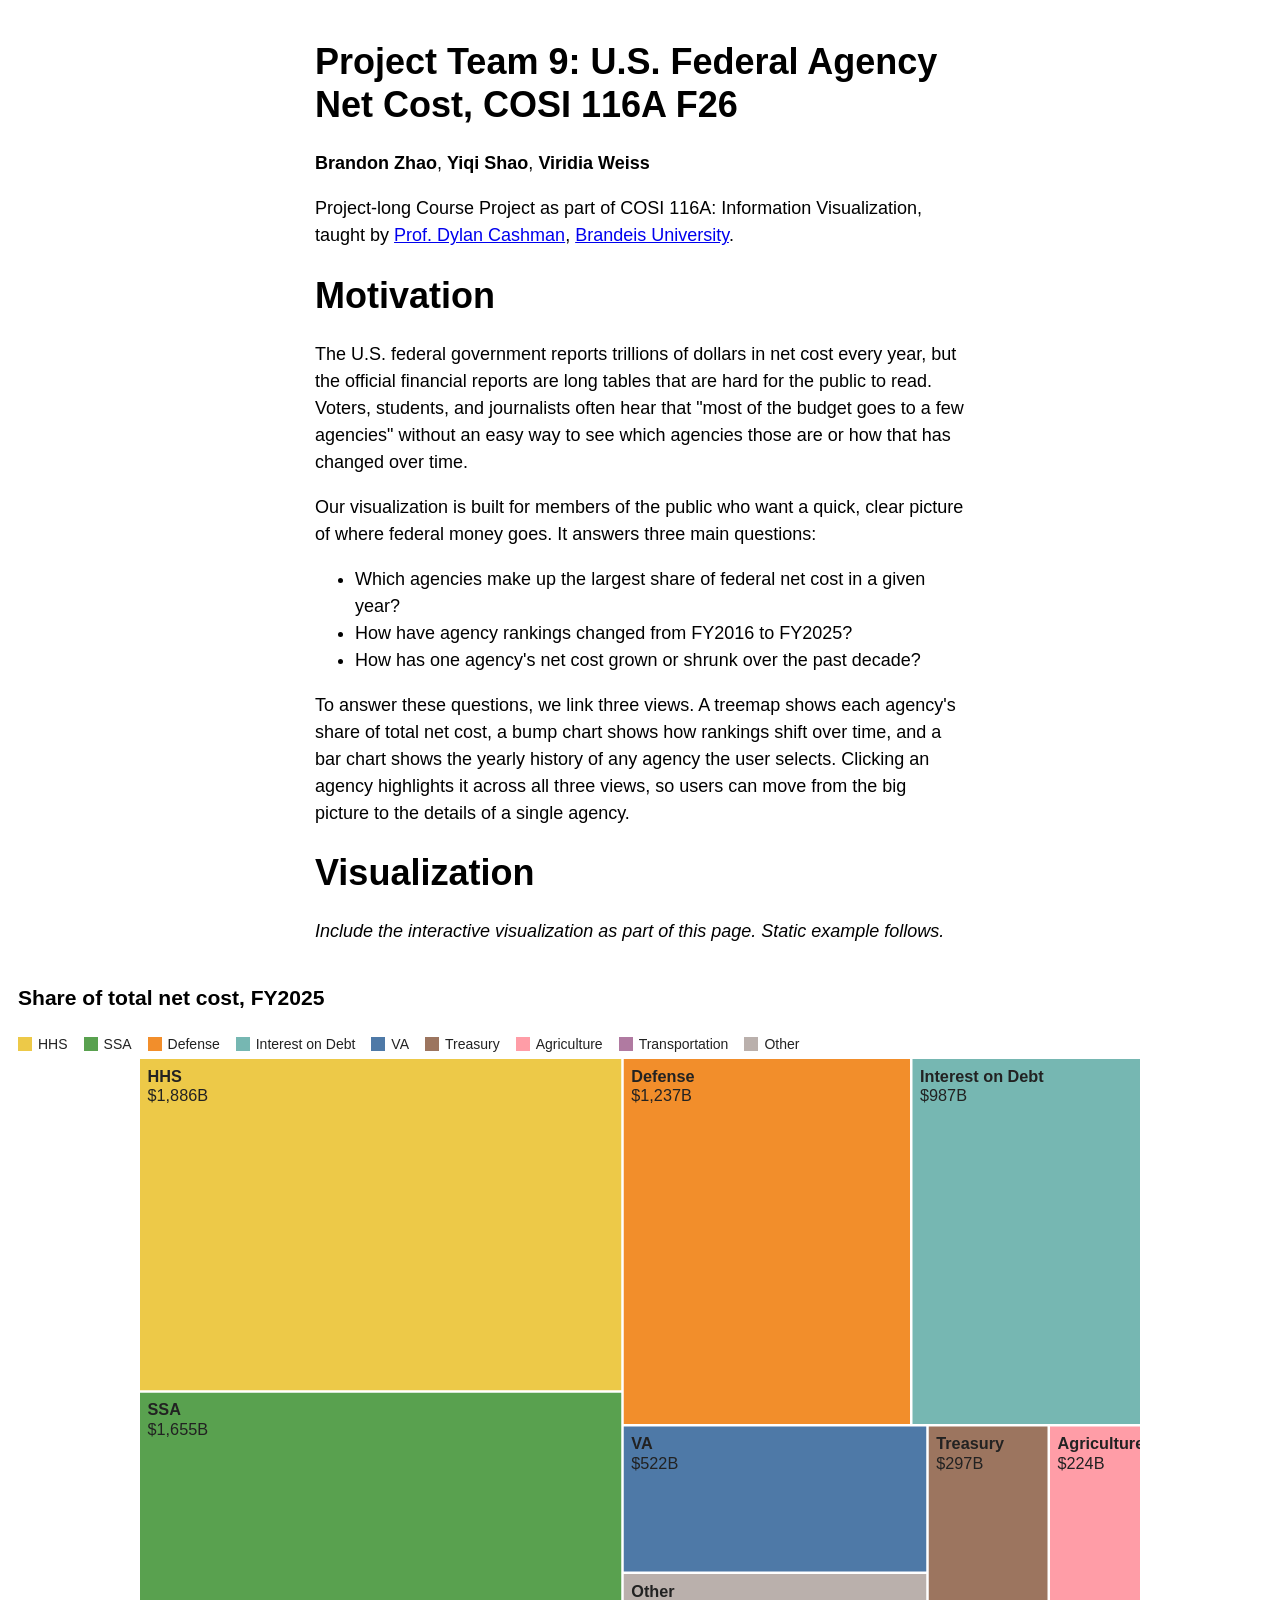
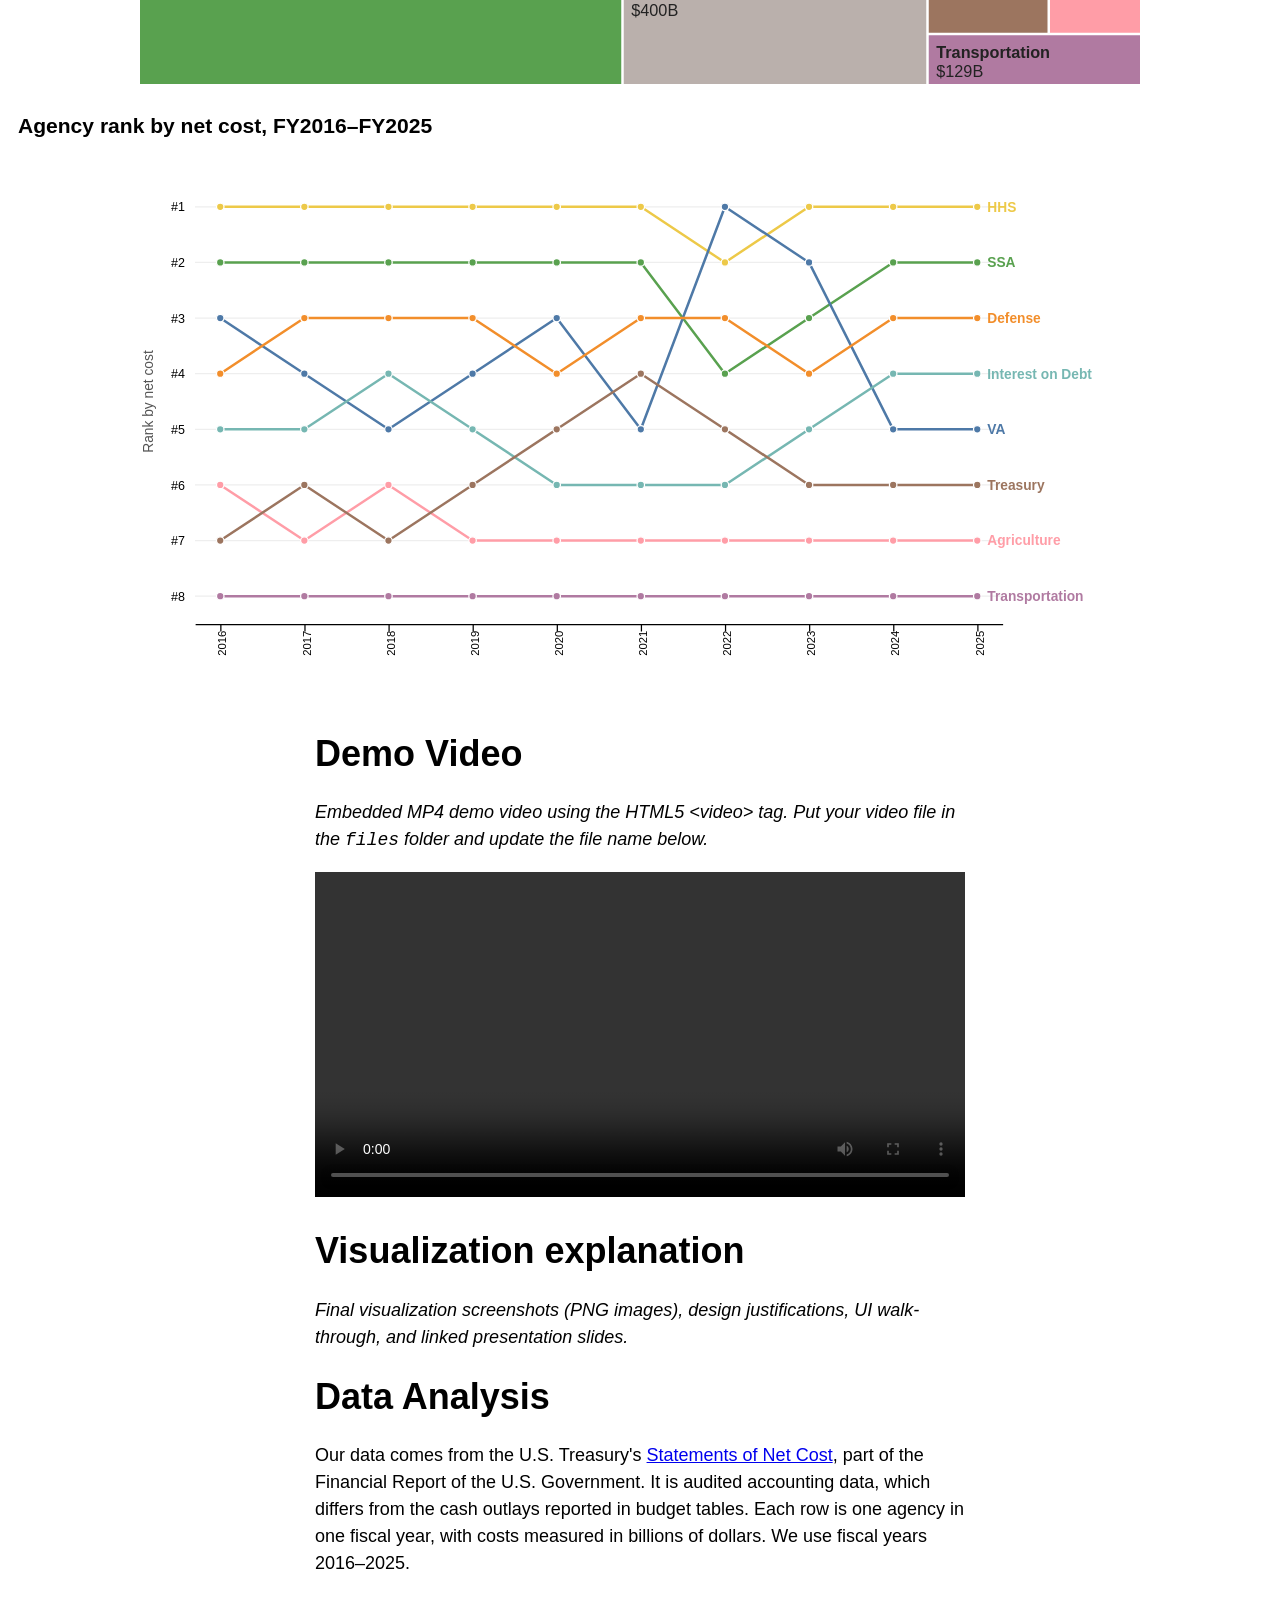
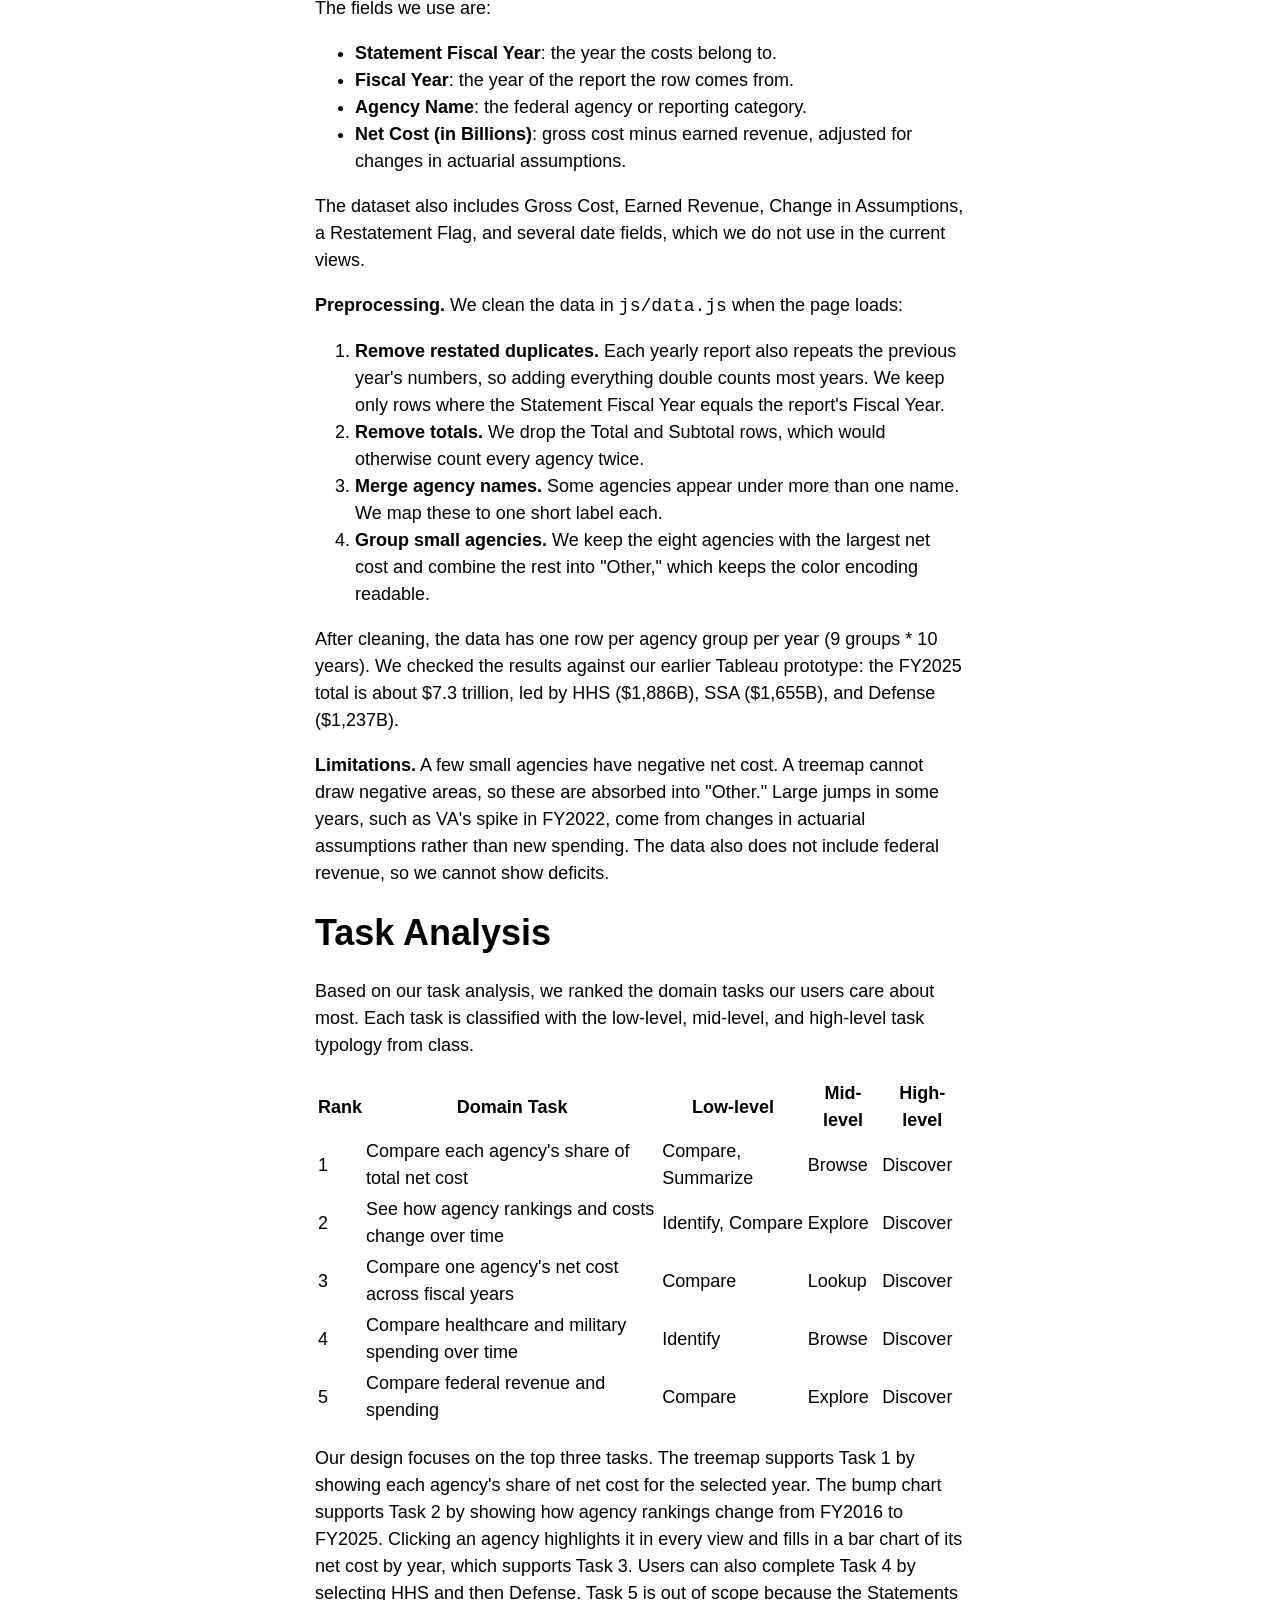
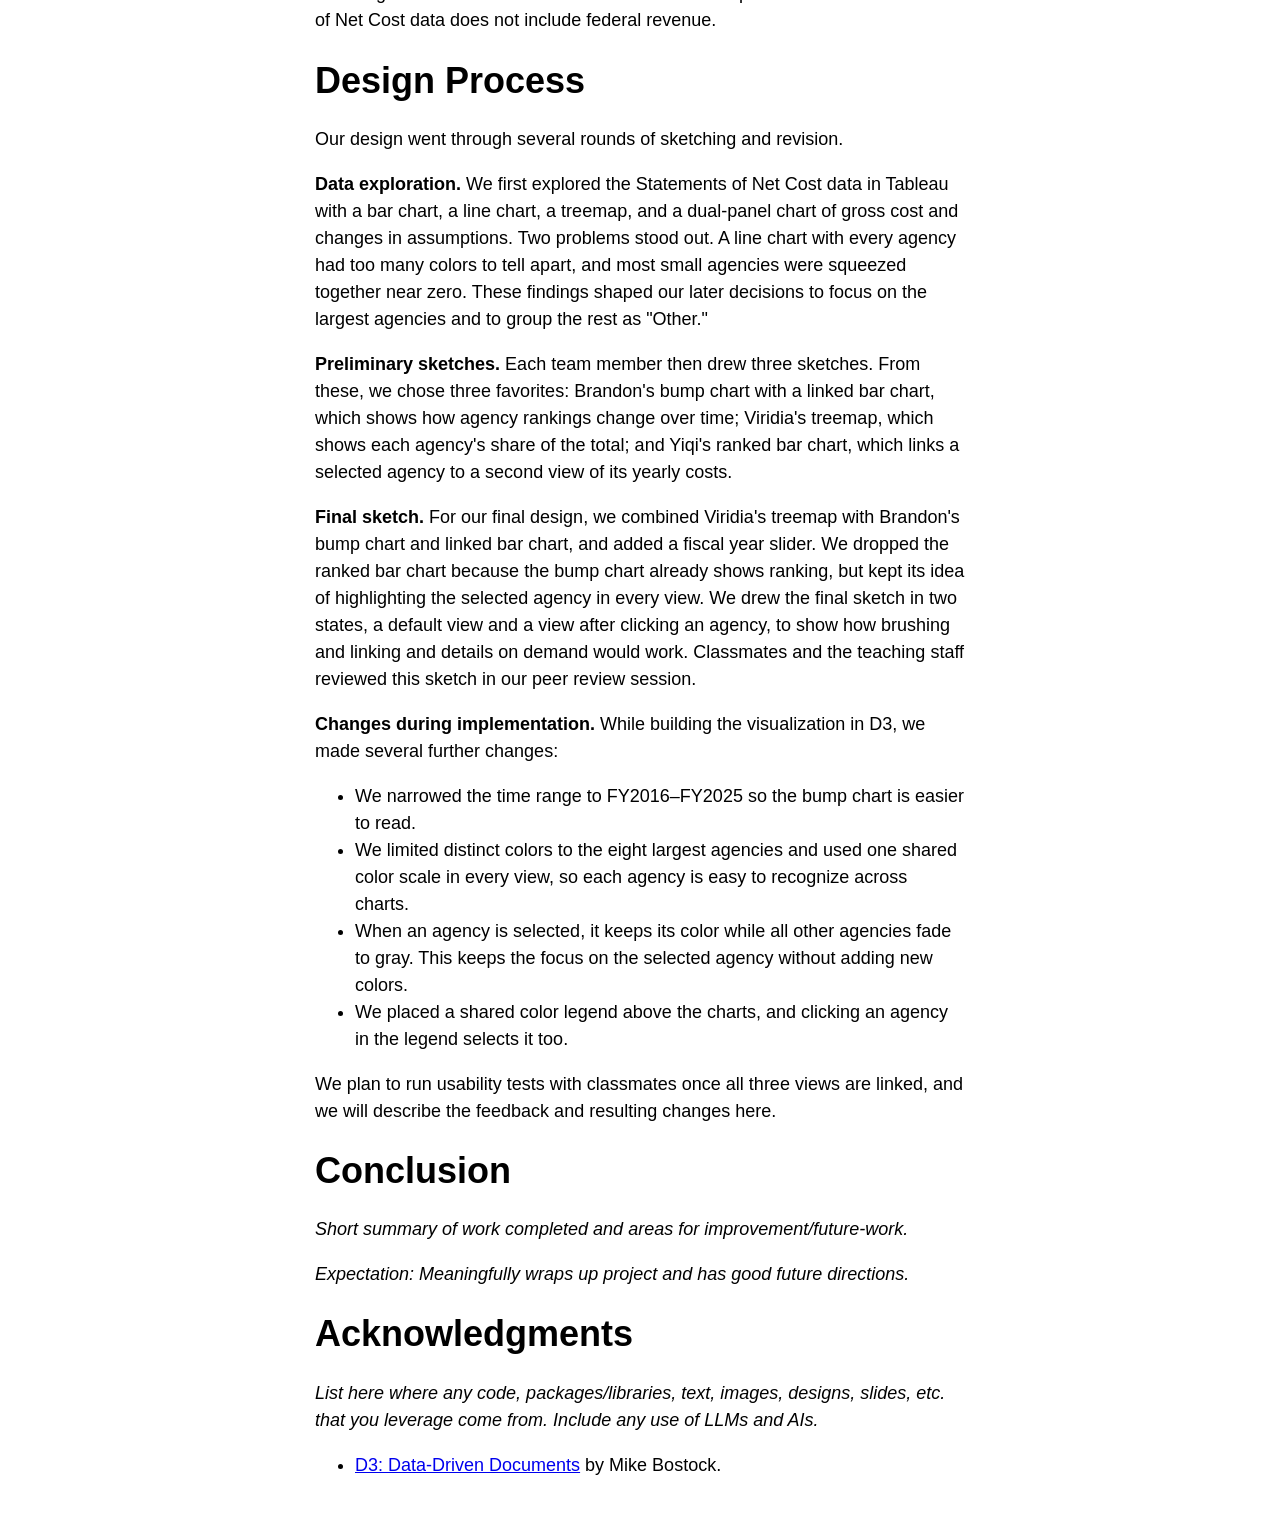
==== index.html @ 9a23aba0 "Update data, task analysis and motivation" ====
<!DOCTYPE html>
<html lang="en">

<!-- Metadata -->
<head>
  <meta charset="utf-8">
  
  <!-- Title -->
  <title>Project Team #: Topic, COSI 116A F26</title>
  
  <!-- CSS Styling -->
  <link rel="stylesheet" href="style.css">
 
  <!-- Favicons -->
  <link rel="apple-touch-icon" sizes="180x180" href="favicons/apple-touch-icon.png">
  <link rel="icon" type="image/png" sizes="32x32" href="favicons/favicon-32x32.png">
  <link rel="icon" type="image/png" sizes="16x16" href="favicons/favicon-16x16.png">
  <link rel="manifest" href="favicons/site.webmanifest">
  <link rel="shortcut icon" href="favicons/favicon.ico">
  <meta name="msapplication-TileColor" content="#da532c">
  <meta name="msapplication-config" content="favicons/browserconfig.xml">
  <meta name="theme-color" content="#ffffff">
</head>

<!-- Main page content -->
<body>

  <!-- Your writeup goes here -->
  <div class = "content-column">
  
    <h1>Project Team 9: U.S. Federal Agency Net Cost, COSI 116A F26</h1>
    
    <p><strong>Brandon Zhao</strong>, <strong>Yiqi Shao</strong>, <strong>Viridia Weiss</strong></p>
    
    <p>Project-long Course Project as part of COSI 116A: Information Visualization, taught by <a href="https://cs.brandeis.edu/~dylan/">Prof. Dylan Cashman</a>, <a href="https://cs.brandeis.edu/">Brandeis University</a>.</p>
    
    
    <h1>Motivation</h1>
        
    <p>The U.S. federal government reports trillions of dollars in net cost every year, but the official financial reports are long tables that are hard for the public to read. Voters, students, and journalists often hear that "most of the budget goes to a few agencies" without an easy way to see which agencies those are or how that has changed over time.</p>

    <p>Our visualization is built for members of the public who want a quick, clear picture of where federal money goes. It answers three main questions:</p>
    <ul>
      <li>Which agencies make up the largest share of federal net cost in a given year?</li>
      <li>How have agency rankings changed from FY2016 to FY2025?</li>
      <li>How has one agency's net cost grown or shrunk over the past decade?</li>
    </ul>

<p>To answer these questions, we link three views. A treemap shows each agency's share of total net cost, a bump chart shows how rankings shift over time, and a bar chart shows the yearly history of any agency the user selects. Clicking an agency highlights it across all three views, so users can move from the big picture to the details of a single agency.</p>
    
    <h1>Visualization</h1>
    
    <p><em>Include the interactive visualization as part of this page. Static example follows.</em></p>
    
  </div>
  
  <!-- Your visualization here -->
  <div class="vis-holder">
    <h3 id="treemap-title"></h3>
    <div id="legend"></div>
    <div id="treemap"></div>

    <h3 id="bumpchart-title"></h3>
    <div id="bumpchart"></div>
  </div>
  
  <!-- Your writeup goes here -->
  <div class = "content-column">

    <h1>Demo Video</h1>
    
    <p><em>Embedded MP4 demo video using the HTML5 &lt;video&gt; tag. Put your video file in the <code>files</code> folder and update the file name below.</em></p>
    
    <video controls width="100%">
      <source src="files/demo.mp4" type="video/mp4">
      <p>Your browser doesn't support HTML5 video. Here is
       a <a href="files/demo.mp4">link to the video</a> instead.</p>
    </video>

    <h1>Visualization explanation</h1>
    
    <p><em>Final visualization screenshots (PNG images), design justifications, UI walk-through, and linked presentation slides.</em></p>

    <h1>Data Analysis</h1>

    <p>Our data comes from the U.S. Treasury's <a href="https://fiscaldata.treasury.gov/datasets/u-s-government-financial-report/statements-of-net-cost">Statements of Net Cost</a>, part of the Financial Report of the U.S. Government. It is audited accounting data, which differs from the cash outlays reported in budget tables. Each row is one agency in one fiscal year, with costs measured in billions of dollars. We use fiscal years 2016–2025.</p>

    <p>The fields we use are:</p>
    <ul>
      <li><strong>Statement Fiscal Year</strong>: the year the costs belong to.</li>
      <li><strong>Fiscal Year</strong>: the year of the report the row comes from.</li>
      <li><strong>Agency Name</strong>: the federal agency or reporting category.</li>
      <li><strong>Net Cost (in Billions)</strong>: gross cost minus earned revenue, adjusted for changes in actuarial assumptions.</li>
    </ul>
    <p>The dataset also includes Gross Cost, Earned Revenue, Change in Assumptions, a Restatement Flag, and several date fields, which we do not use in the current views.</p>

    <p><strong>Preprocessing.</strong> We clean the data in <code>js/data.js</code> when the page loads:</p>
    <ol>
      <li><strong>Remove restated duplicates.</strong> Each yearly report also repeats the previous year's numbers, so adding everything double counts most years. We keep only rows where the Statement Fiscal Year equals the report's Fiscal Year.</li>
      <li><strong>Remove totals.</strong> We drop the Total and Subtotal rows, which would otherwise count every agency twice.</li>
      <li><strong>Merge agency names.</strong> Some agencies appear under more than one name. We map these to one short label each.</li>
      <li><strong>Group small agencies.</strong> We keep the eight agencies with the largest net cost and combine the rest into "Other," which keeps the color encoding readable.</li>
    </ol>

    <p>After cleaning, the data has one row per agency group per year (9 groups * 10 years). We checked the results against our earlier Tableau prototype: the FY2025 total is about $7.3 trillion, led by HHS ($1,886B), SSA ($1,655B), and Defense ($1,237B).</p>

    <p><strong>Limitations.</strong> A few small agencies have negative net cost. A treemap cannot draw negative areas, so these are absorbed into "Other." Large jumps in some years, such as VA's spike in FY2022, come from changes in actuarial assumptions rather than new spending. The data also does not include federal revenue, so we cannot show deficits.</p>

    <h1>Task Analysis</h1>

    <p>Based on our task analysis, we ranked the domain tasks our users care about most. Each task is classified with the low-level, mid-level, and high-level task typology from class.</p>

    <table>
      <thead>
        <tr>
          <th>Rank</th>
          <th>Domain Task</th>
          <th>Low-level</th>
          <th>Mid-level</th>
          <th>High-level</th>
        </tr>
      </thead>
      <tbody>
        <tr><td>1</td><td>Compare each agency's share of total net cost</td><td>Compare, Summarize</td><td>Browse</td><td>Discover</td></tr>
        <tr><td>2</td><td>See how agency rankings and costs change over time</td><td>Identify, Compare</td><td>Explore</td><td>Discover</td></tr>
        <tr><td>3</td><td>Compare one agency's net cost across fiscal years</td><td>Compare</td><td>Lookup</td><td>Discover</td></tr>
        <tr><td>4</td><td>Compare healthcare and military spending over time</td><td>Identify</td><td>Browse</td><td>Discover</td></tr>
        <tr><td>5</td><td>Compare federal revenue and spending</td><td>Compare</td><td>Explore</td><td>Discover</td></tr>
      </tbody>
    </table>

<p>Our design focuses on the top three tasks. The treemap supports Task 1 by showing each agency's share of net cost for the selected year. The bump chart supports Task 2 by showing how agency rankings change from FY2016 to FY2025. Clicking an agency highlights it in every view and fills in a bar chart of its net cost by year, which supports Task 3. Users can also complete Task 4 by selecting HHS and then Defense. Task 5 is out of scope because the Statements of Net Cost data does not include federal revenue.</p>

    <h1>Design Process</h1>
    
    <p>Our design went through several rounds of sketching and revision.</p>

    <p><strong>Data exploration.</strong> We first explored the Statements of Net Cost data in Tableau with a bar chart, a line chart, a treemap, and a dual-panel chart of gross cost and changes in assumptions. Two problems stood out. A line chart with every agency had too many colors to tell apart, and most small agencies were squeezed together near zero. These findings shaped our later decisions to focus on the largest agencies and to group the rest as "Other."</p>

    <p><strong>Preliminary sketches.</strong> Each team member then drew three sketches. From these, we chose three favorites: Brandon's bump chart with a linked bar chart, which shows how agency rankings change over time; Viridia's treemap, which shows each agency's share of the total; and Yiqi's ranked bar chart, which links a selected agency to a second view of its yearly costs.</p>

    <p><strong>Final sketch.</strong> For our final design, we combined Viridia's treemap with Brandon's bump chart and linked bar chart, and added a fiscal year slider. We dropped the ranked bar chart because the bump chart already shows ranking, but kept its idea of highlighting the selected agency in every view. We drew the final sketch in two states, a default view and a view after clicking an agency, to show how brushing and linking and details on demand would work. Classmates and the teaching staff reviewed this sketch in our peer review session.</p>

    <p><strong>Changes during implementation.</strong> While building the visualization in D3, we made several further changes:</p>
    <ul>
      <li>We narrowed the time range to FY2016–FY2025 so the bump chart is easier to read.</li>
      <li>We limited distinct colors to the eight largest agencies and used one shared color scale in every view, so each agency is easy to recognize across charts.</li>
      <li>When an agency is selected, it keeps its color while all other agencies fade to gray. This keeps the focus on the selected agency without adding new colors.</li>
      <li>We placed a shared color legend above the charts, and clicking an agency in the legend selects it too.</li>
    </ul>

<p>We plan to run usability tests with classmates once all three views are linked, and we will describe the feedback and resulting changes here.</p>


    <h1>Conclusion</h1>

    <p><em>Short summary of work completed and areas for improvement/future-work.</em></p>
    
    <p><em>Expectation: Meaningfully wraps up project and has good future directions.</em></p>

    
    <h1>Acknowledgments</h1>

    <p><em>List here where any code, packages/libraries, text, images, designs, slides, etc. that you leverage come from. Include any use of LLMs and AIs.</em></p>
    
    <ul>
      <li><a href="https://d3js.org/">D3: Data-Driven Documents</a> by Mike Bostock.</li>
    </ul>
    
  </div>
  
  <!-- Scripts at the end avoid need for dealing with async, defer, or onload event handlers -->
  <script src="lib/d3.v7/d3.v7.min.js"></script>
  <script src="js/data.js"></script>
  <script src="js/state.js"></script>
  <script src="js/legend.js"></script>
  <script src="js/treemap.js"></script>
  <script src="js/bumpchart.js"></script>
  <script src="js/visualization.js"></script>
</body>
</html>
---- style.css ----
/* General formatting */
body {
	padding: 0 10px;
	font: 18px/1.5 -apple-system, BlinkMacSystemFont, "avenir next",avenir, "Segoe UI", "lucida grande", "helvetica neue", helvetica, "Fira Sans",roboto, noto, "Droid Sans", cantarell, oxygen, ubuntu, "franklin gothic medium", "century gothic", "Liberation Sans",
	sans-serif;
}

h1, h2, h3 {
	line-height: 1.2
}

/* Your text should be in a nice narrow column */
.content-column {
	max-width: 650px;
	margin: 40px auto;
}

/* But your visualization should be full-width and full-height */
.vis-holder {
  width: 100%;
  height: 100%;
}

/* Fork on GitHub ribbon via https://codepo8.github.io/css-fork-on-github-ribbon/# */  
#forkongithub a{
	background:#00F;
	color:#fff;
	text-decoration:none;
	font-family:arial,sans-serif;
	text-align:center;
	font-weight:bold;
	padding:5px 40px;
	font-size:1rem;
	line-height:1.4rem;
	position:relative;
	transition:0.5s;
}
#forkongithub a:hover{
	background:#118;
	color:#fff;
}
#forkongithub a::before,#forkongithub a::after{
	content:"";
	width:100%;
	display:block;
	position:absolute;
	top:1px;
	left:0;
	height:1px;
	background:#fff;
}
#forkongithub a::after{
	bottom:1px;
	top:auto;
}
@media screen and (min-width:1000px){
	#forkongithub{
		position:fixed;
		display:block;
		top:0;
		right:0;
		width:200px;
		overflow:hidden;
		height:200px;
		z-index:9999;
	}
	#forkongithub a{
		width:200px;
		position:absolute;
		top:60px;
		right:-60px;
		transform:rotate(45deg);
		-webkit-transform:rotate(45deg);
		-ms-transform:rotate(45deg);
		-moz-transform:rotate(45deg);
		-o-transform:rotate(45deg);
		box-shadow:4px 4px 10px rgba(0,0,0,0.8);
	}
}

#treemap { max-width: 1000px; margin: 0 auto; }
#bumpchart { max-width: 1000px; margin: 0 auto; }
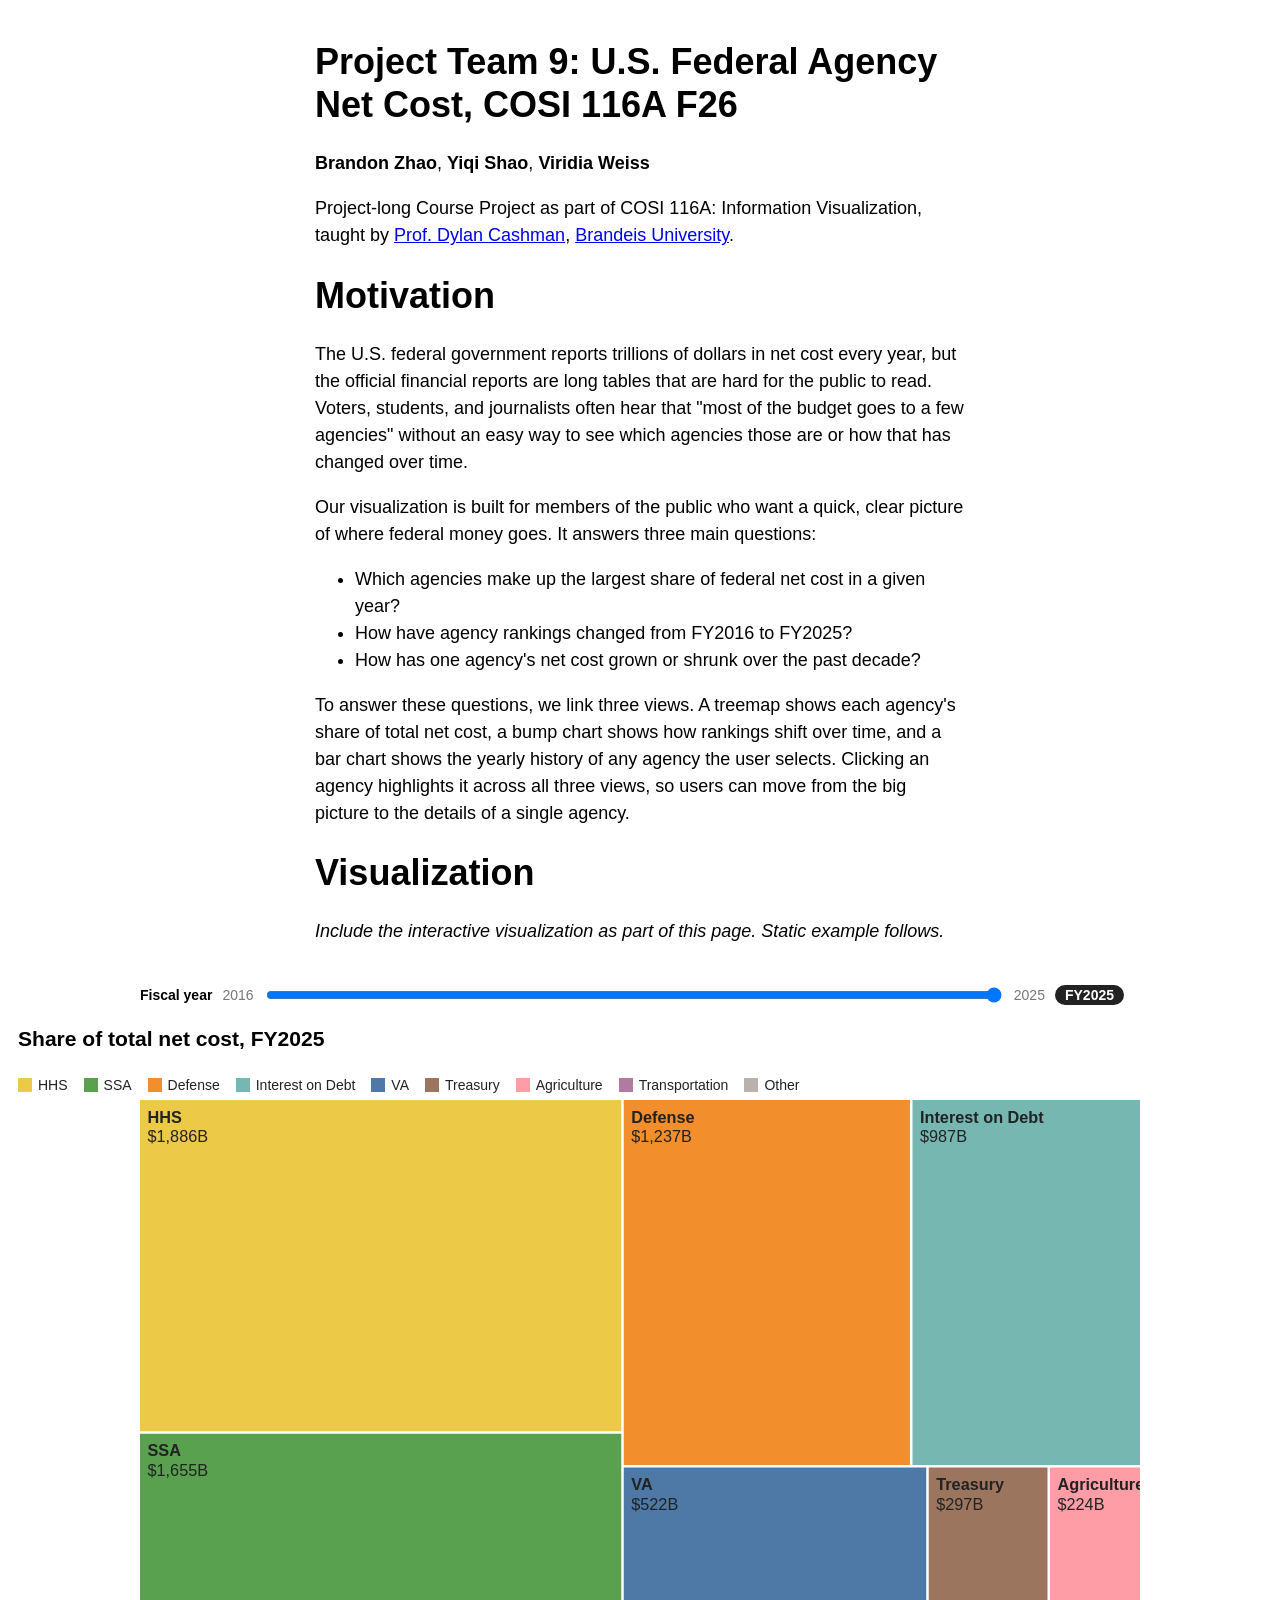
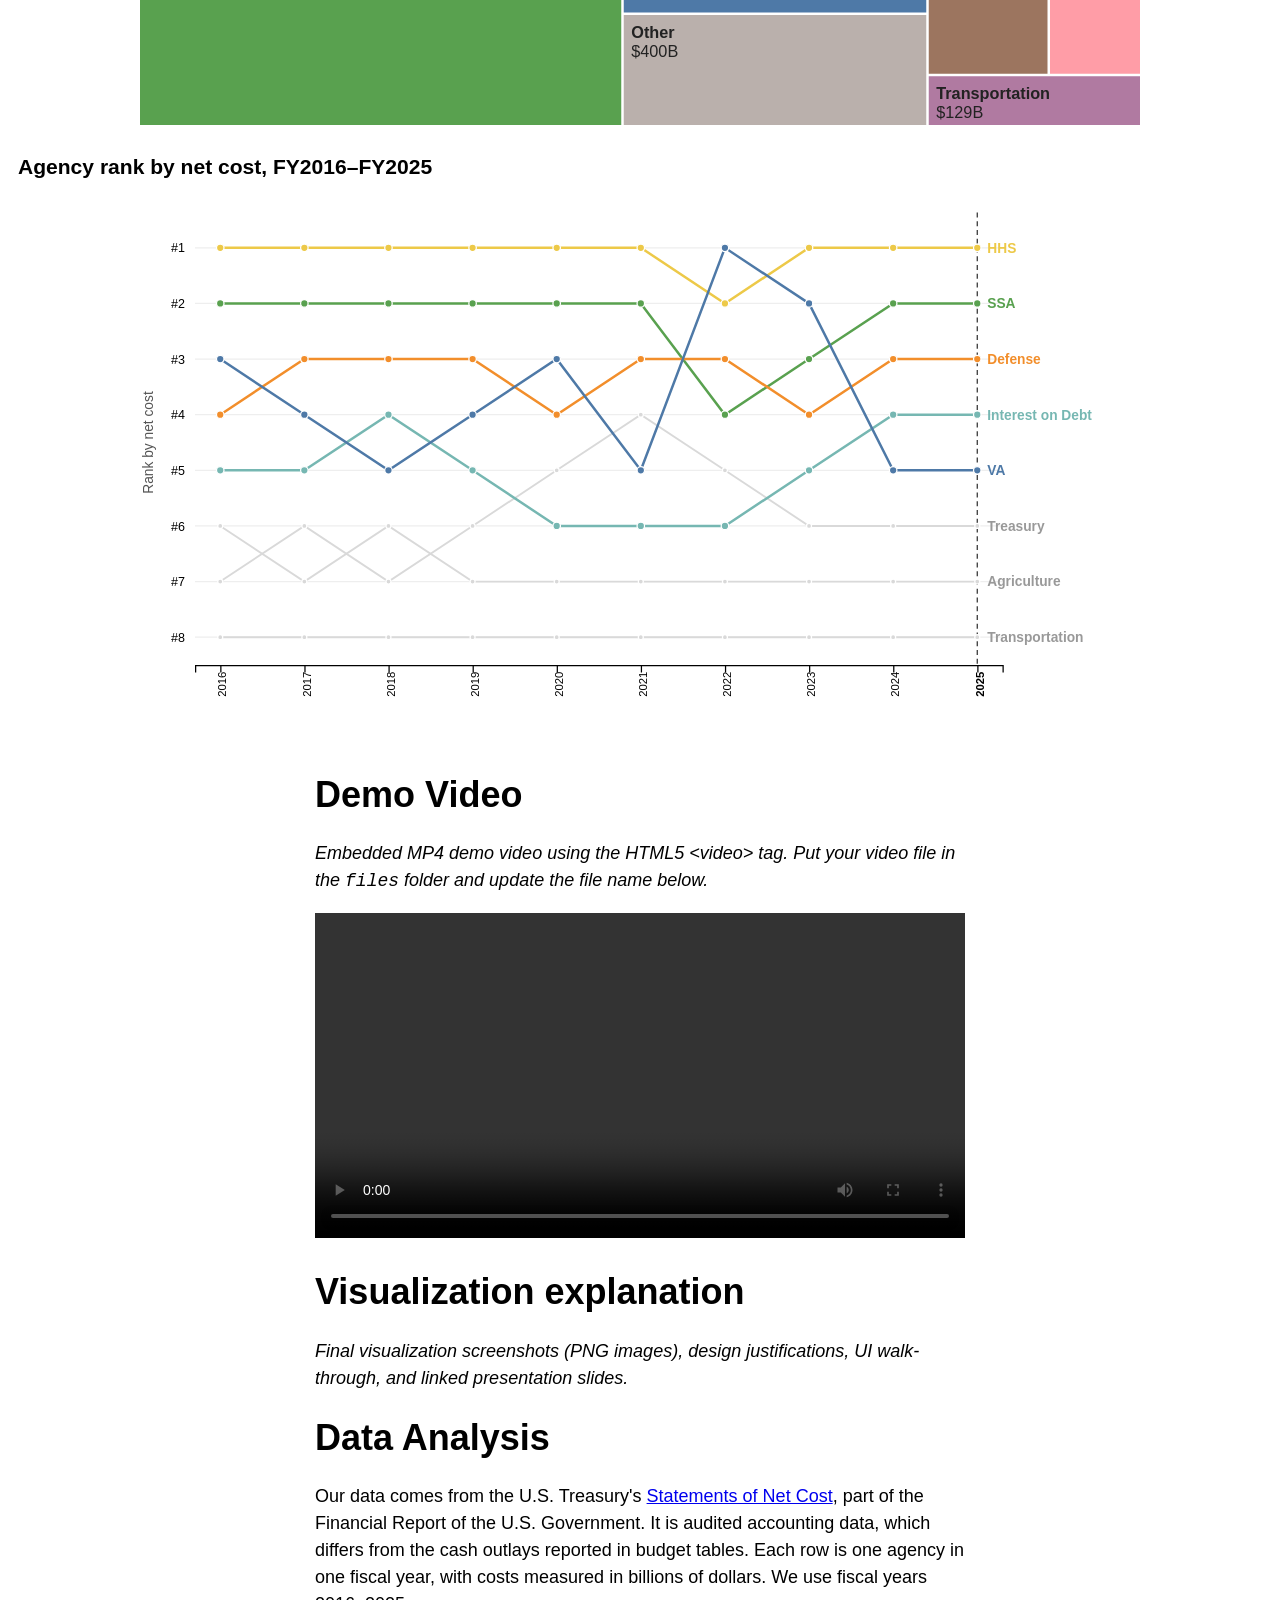
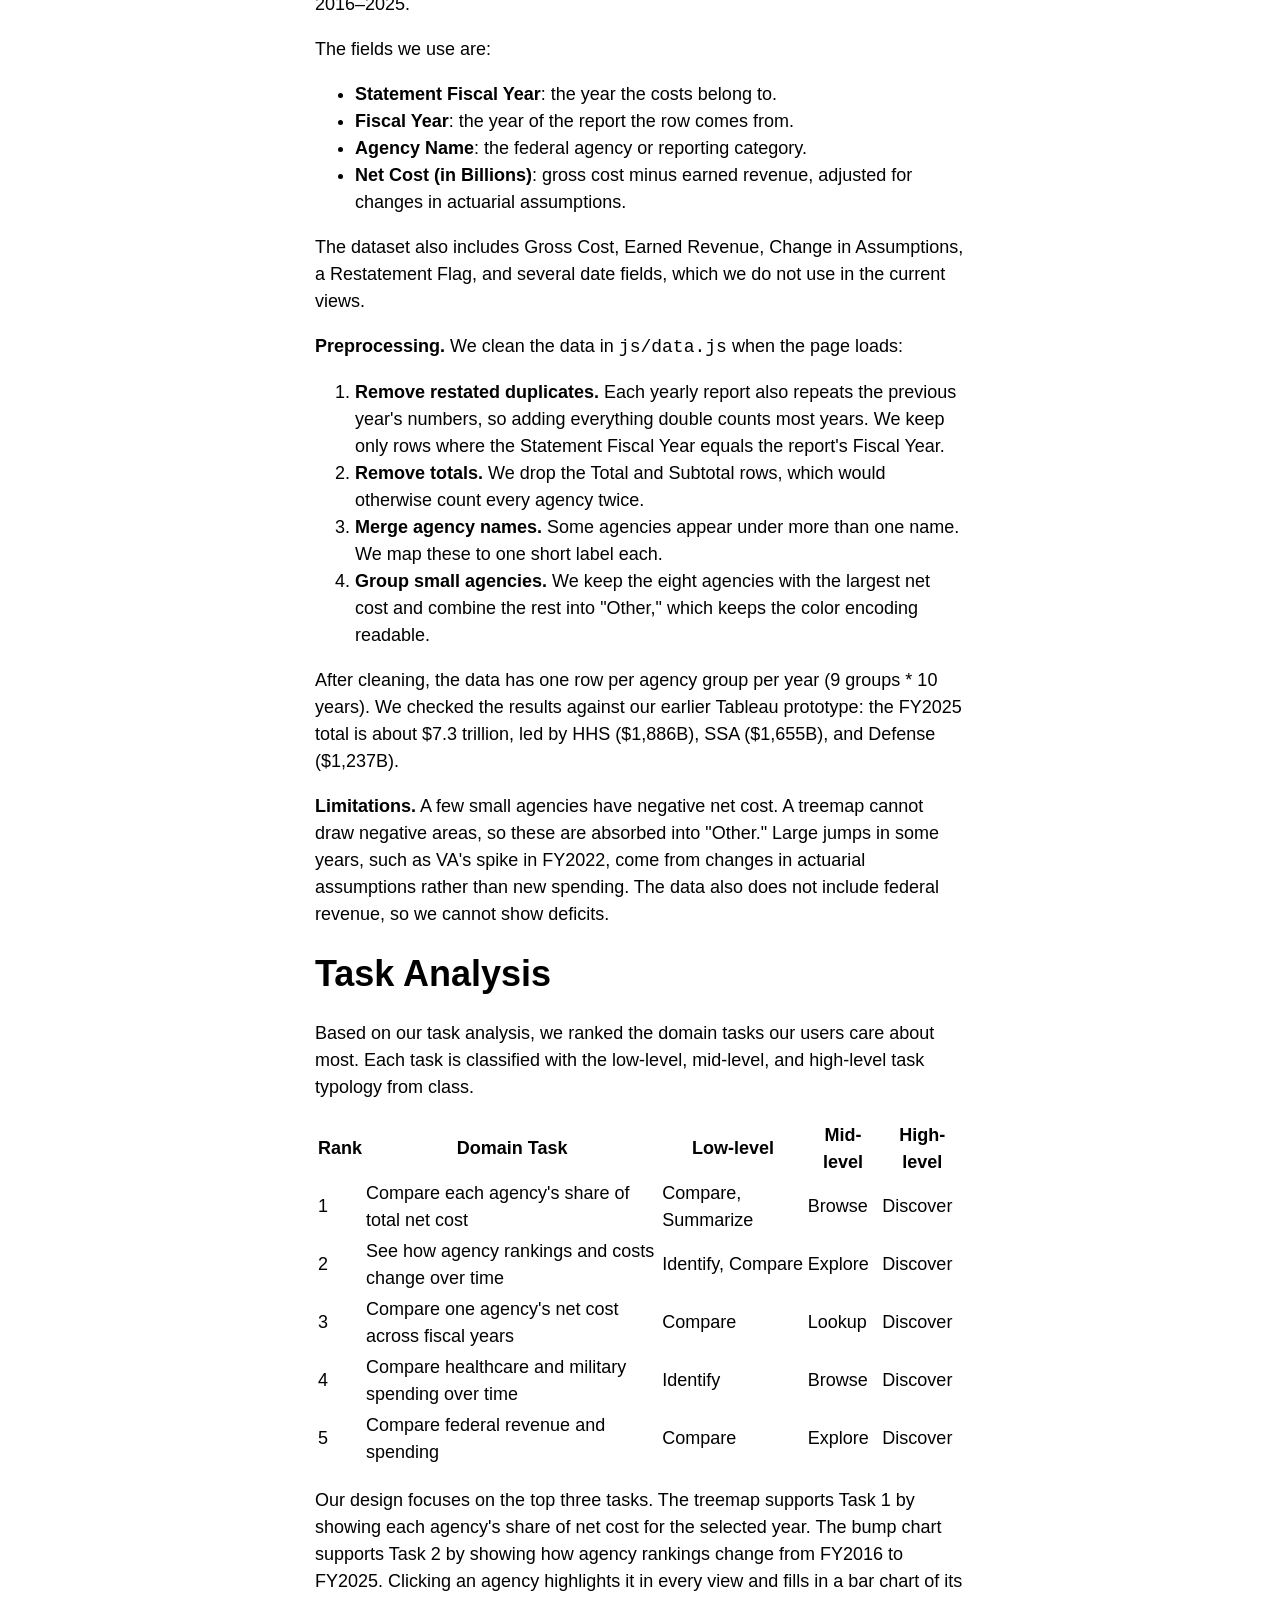
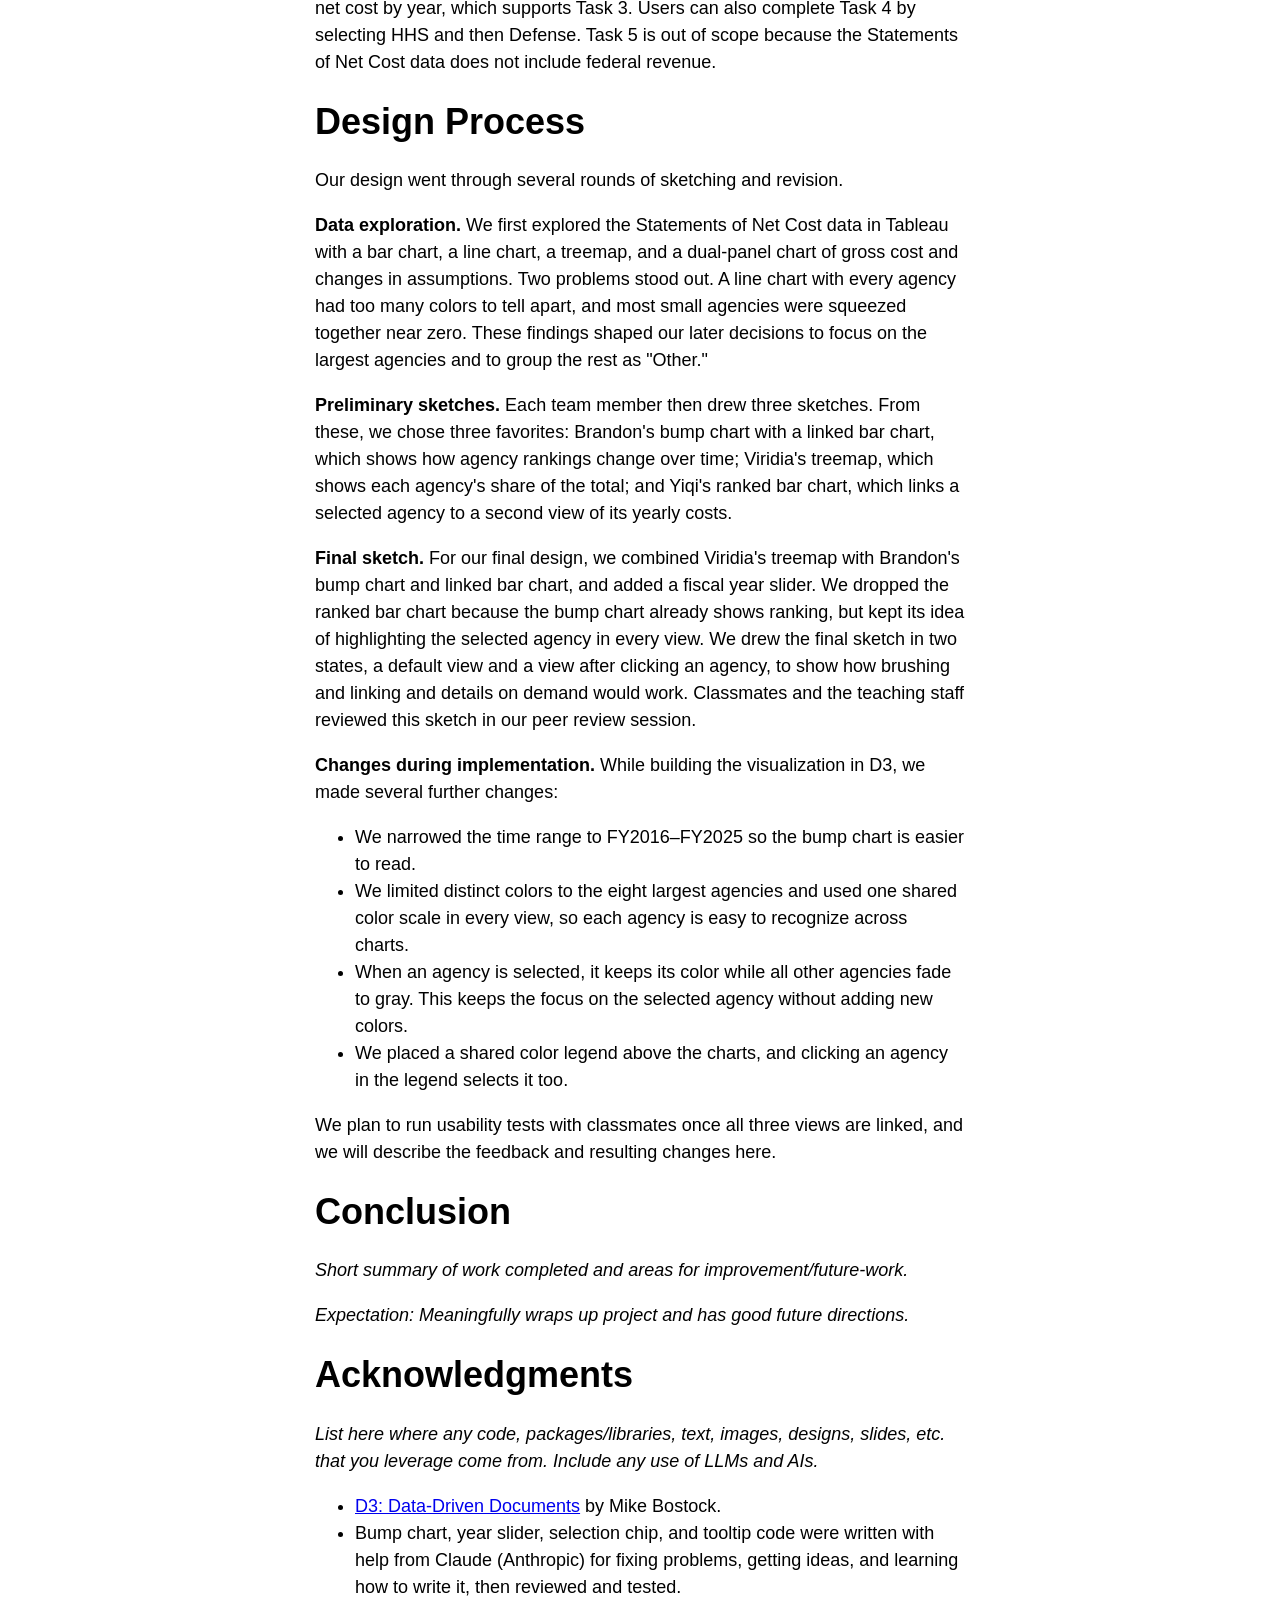
==== commit f4a8aaa3: "Add bump chart linking, year slider, selection chip, and shared tooltip" ====
--- a/index.html
+++ b/index.html
@@ -56,6 +56,12 @@
   
   <!-- Your visualization here -->
   <div class="vis-holder">
+    <!-- Controls: year slider and the "Selected: X ×" chip -->
+    <div class="controls">
+      <div id="year-slider"></div>
+      <div id="selection-chip"></div>
+    </div>
+
     <h3 id="treemap-title"></h3>
     <div id="legend"></div>
     <div id="treemap"></div>
@@ -165,6 +171,7 @@
     
     <ul>
       <li><a href="https://d3js.org/">D3: Data-Driven Documents</a> by Mike Bostock.</li>
+      <li>Bump chart, year slider, selection chip, and tooltip code were written with help from Claude (Anthropic) for fixing problems, getting ideas, and learning how to write it, then reviewed and tested.</li>
     </ul>
     
   </div>
@@ -173,7 +180,10 @@
   <script src="lib/d3.v7/d3.v7.min.js"></script>
   <script src="js/data.js"></script>
   <script src="js/state.js"></script>
+  <script src="js/tooltip.js"></script>
   <script src="js/legend.js"></script>
+  <script src="js/slider.js"></script>
+  <script src="js/selectionchip.js"></script>
   <script src="js/treemap.js"></script>
   <script src="js/bumpchart.js"></script>
   <script src="js/visualization.js"></script>
--- a/style.css
+++ b/style.css
@@ -80,3 +80,55 @@
 
 #treemap { max-width: 1000px; margin: 0 auto; }
 #bumpchart { max-width: 1000px; margin: 0 auto; }
+
+/* Row above the charts: year slider, then the selection chip */
+.controls {
+  max-width: 1000px;
+  margin: 0 auto 16px;
+  display: flex;
+  align-items: center;
+  gap: 16px;
+}
+
+/* Fiscal year slider */
+.year-slider {
+  flex: 1;
+  display: flex;
+  align-items: center;
+  gap: 10px;
+  font: 14px sans-serif;
+}
+.year-slider label { font-weight: bold; }
+.year-slider input { flex: 1; cursor: pointer; }
+.year-slider .year-end { color: #777; }
+.year-slider .year-badge {
+  background: #222;
+  color: white;
+  border-radius: 10px;
+  padding: 2px 10px;
+  font-weight: bold;
+}
+
+/* "Selected: X ×" chip; click it to clear the selection */
+.selection-chip {
+  border: none;
+  border-radius: 10px;
+  padding: 3px 12px;
+  font: bold 14px sans-serif;
+  cursor: pointer;
+  white-space: nowrap;
+}
+
+/* Hover tooltip */
+.tooltip {
+  position: absolute;
+  pointer-events: none;
+  opacity: 0;
+  background: white;
+  border: 1px solid #ccc;
+  border-radius: 4px;
+  box-shadow: 0 2px 6px rgba(0, 0, 0, 0.15);
+  padding: 6px 10px;
+  font: 13px sans-serif;
+  white-space: nowrap;
+}
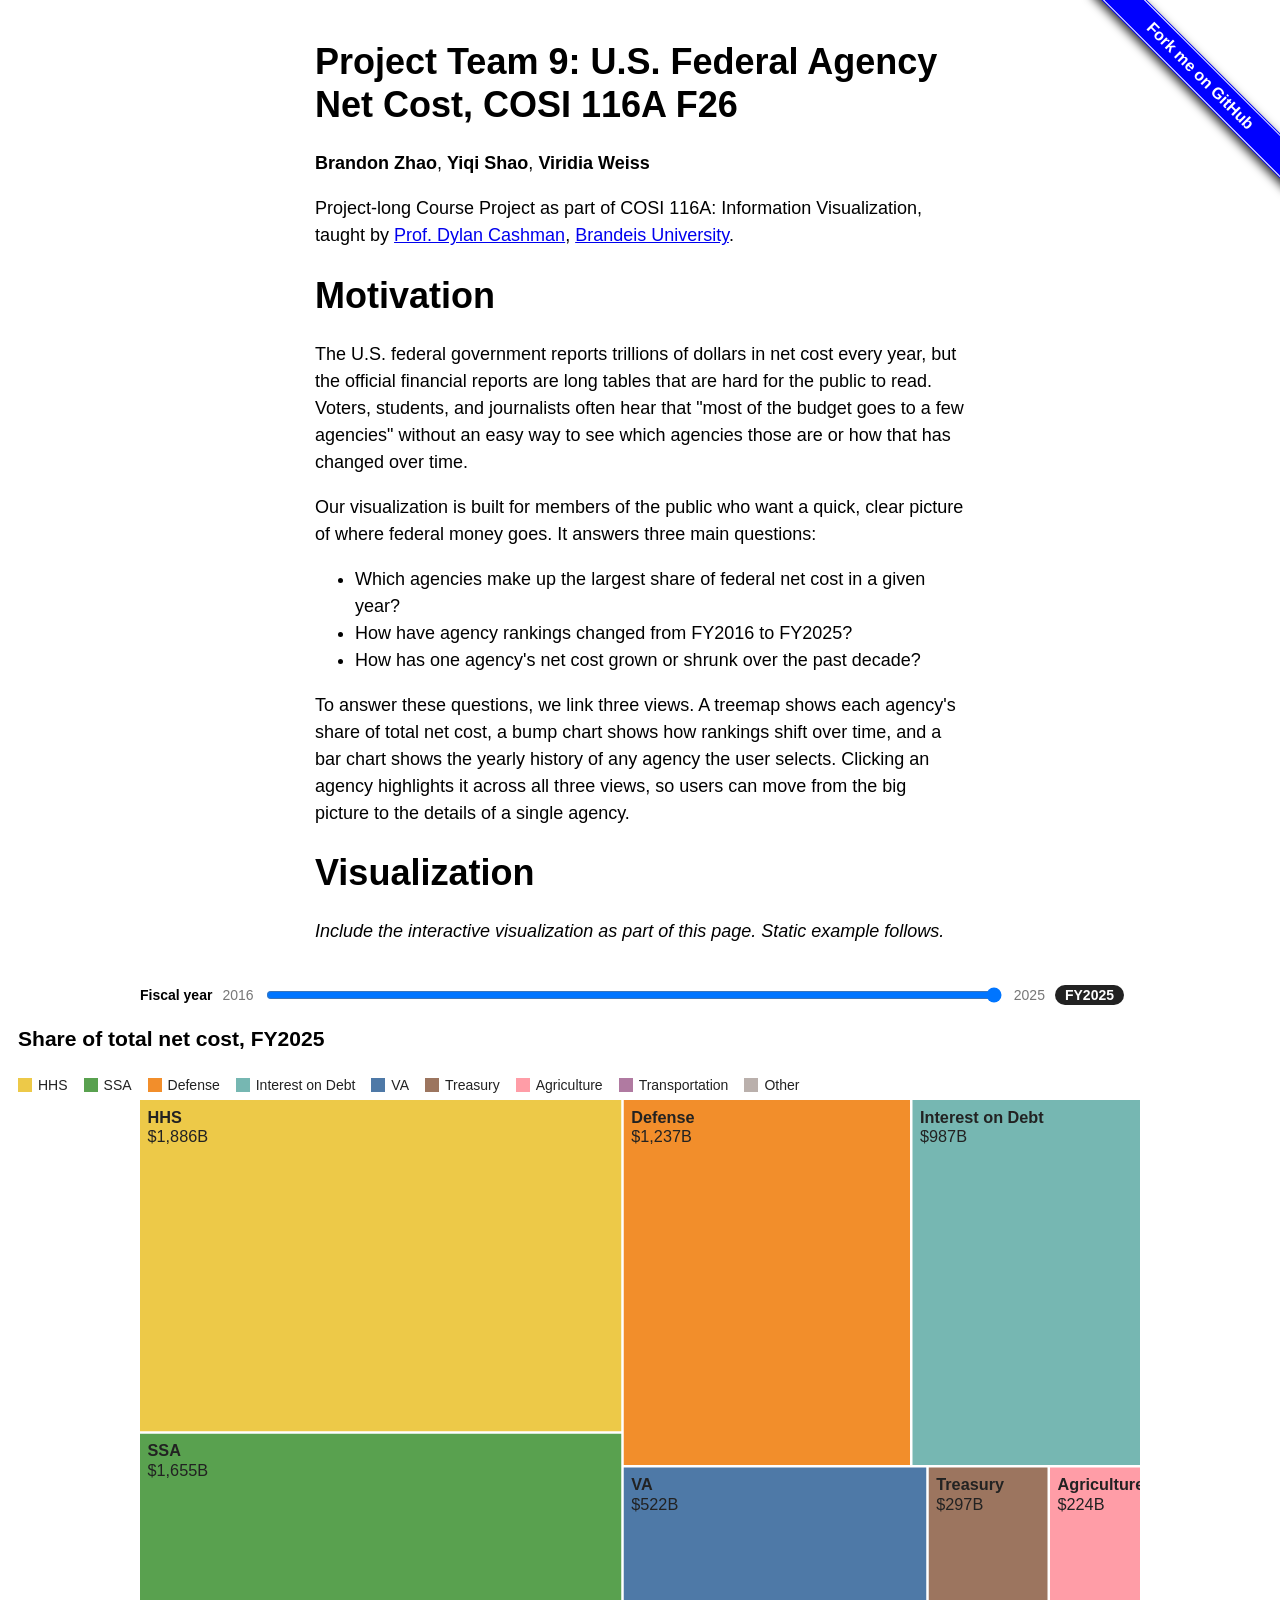
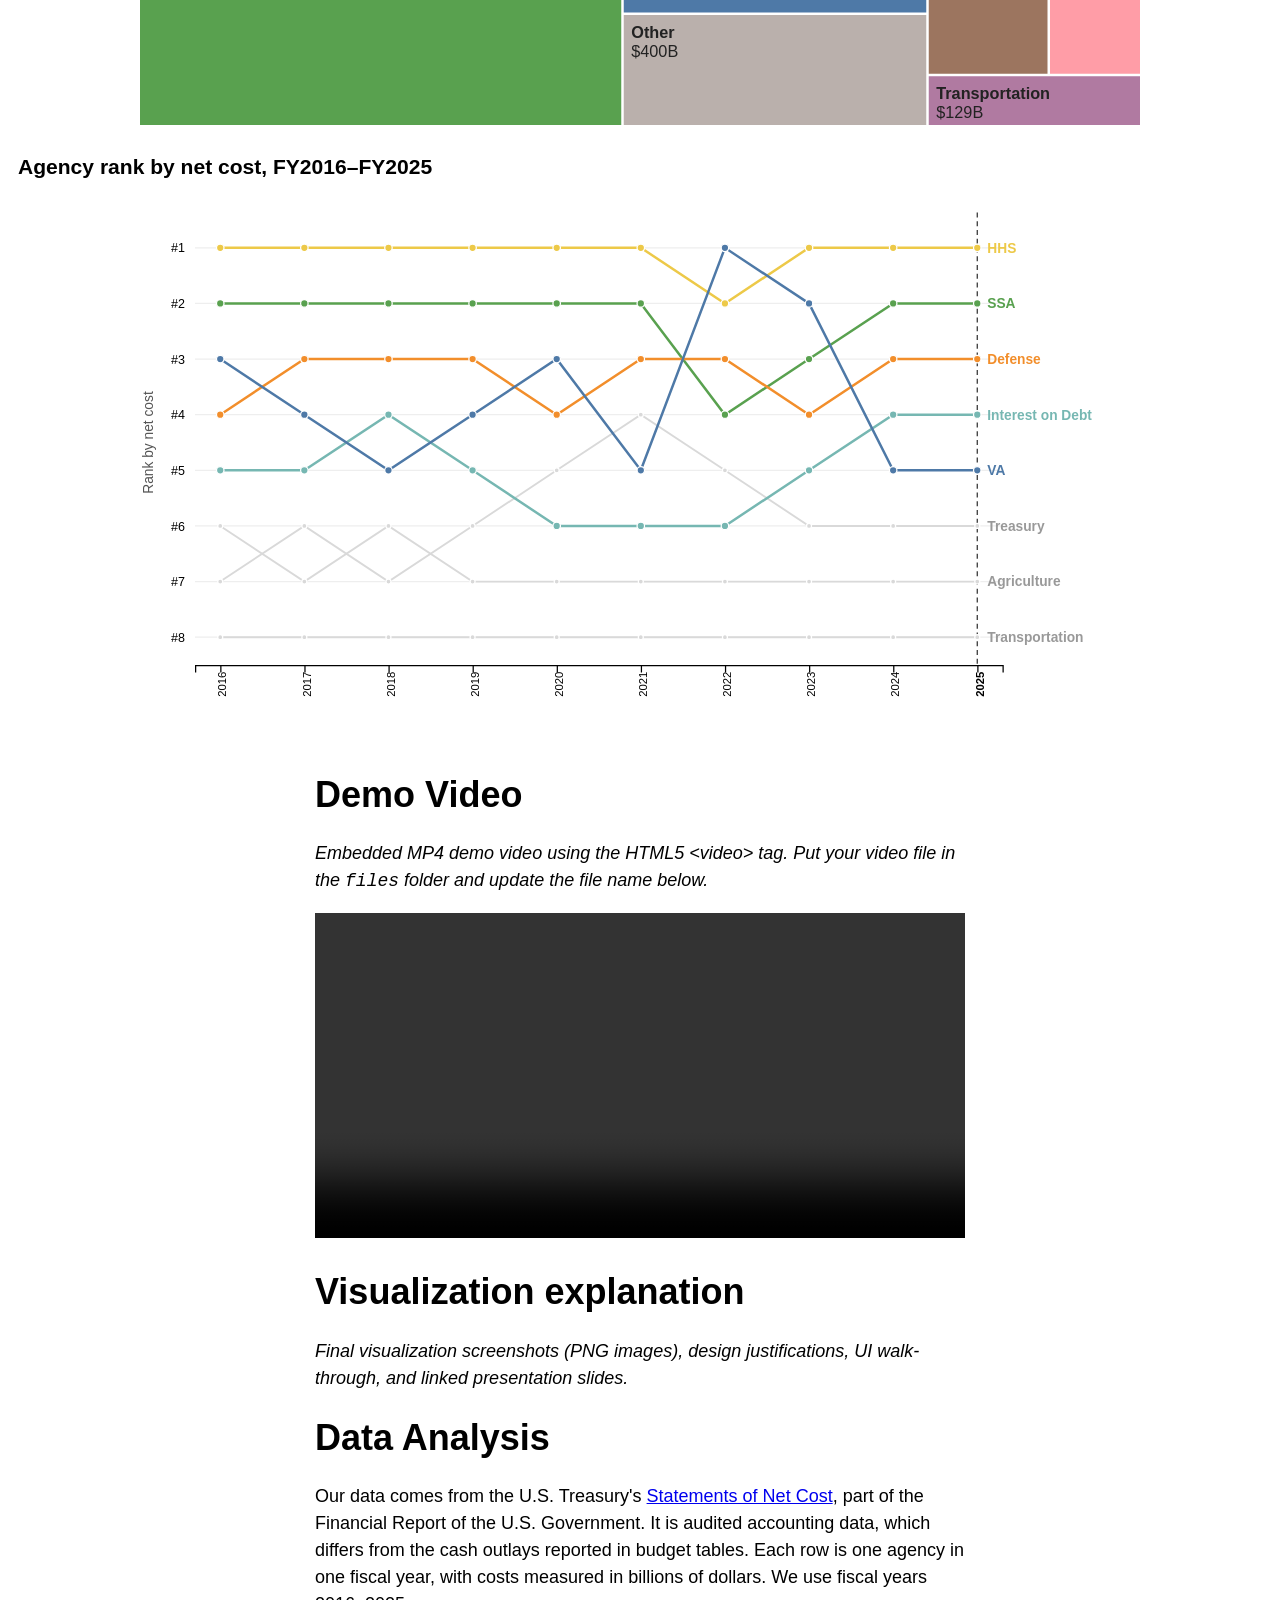
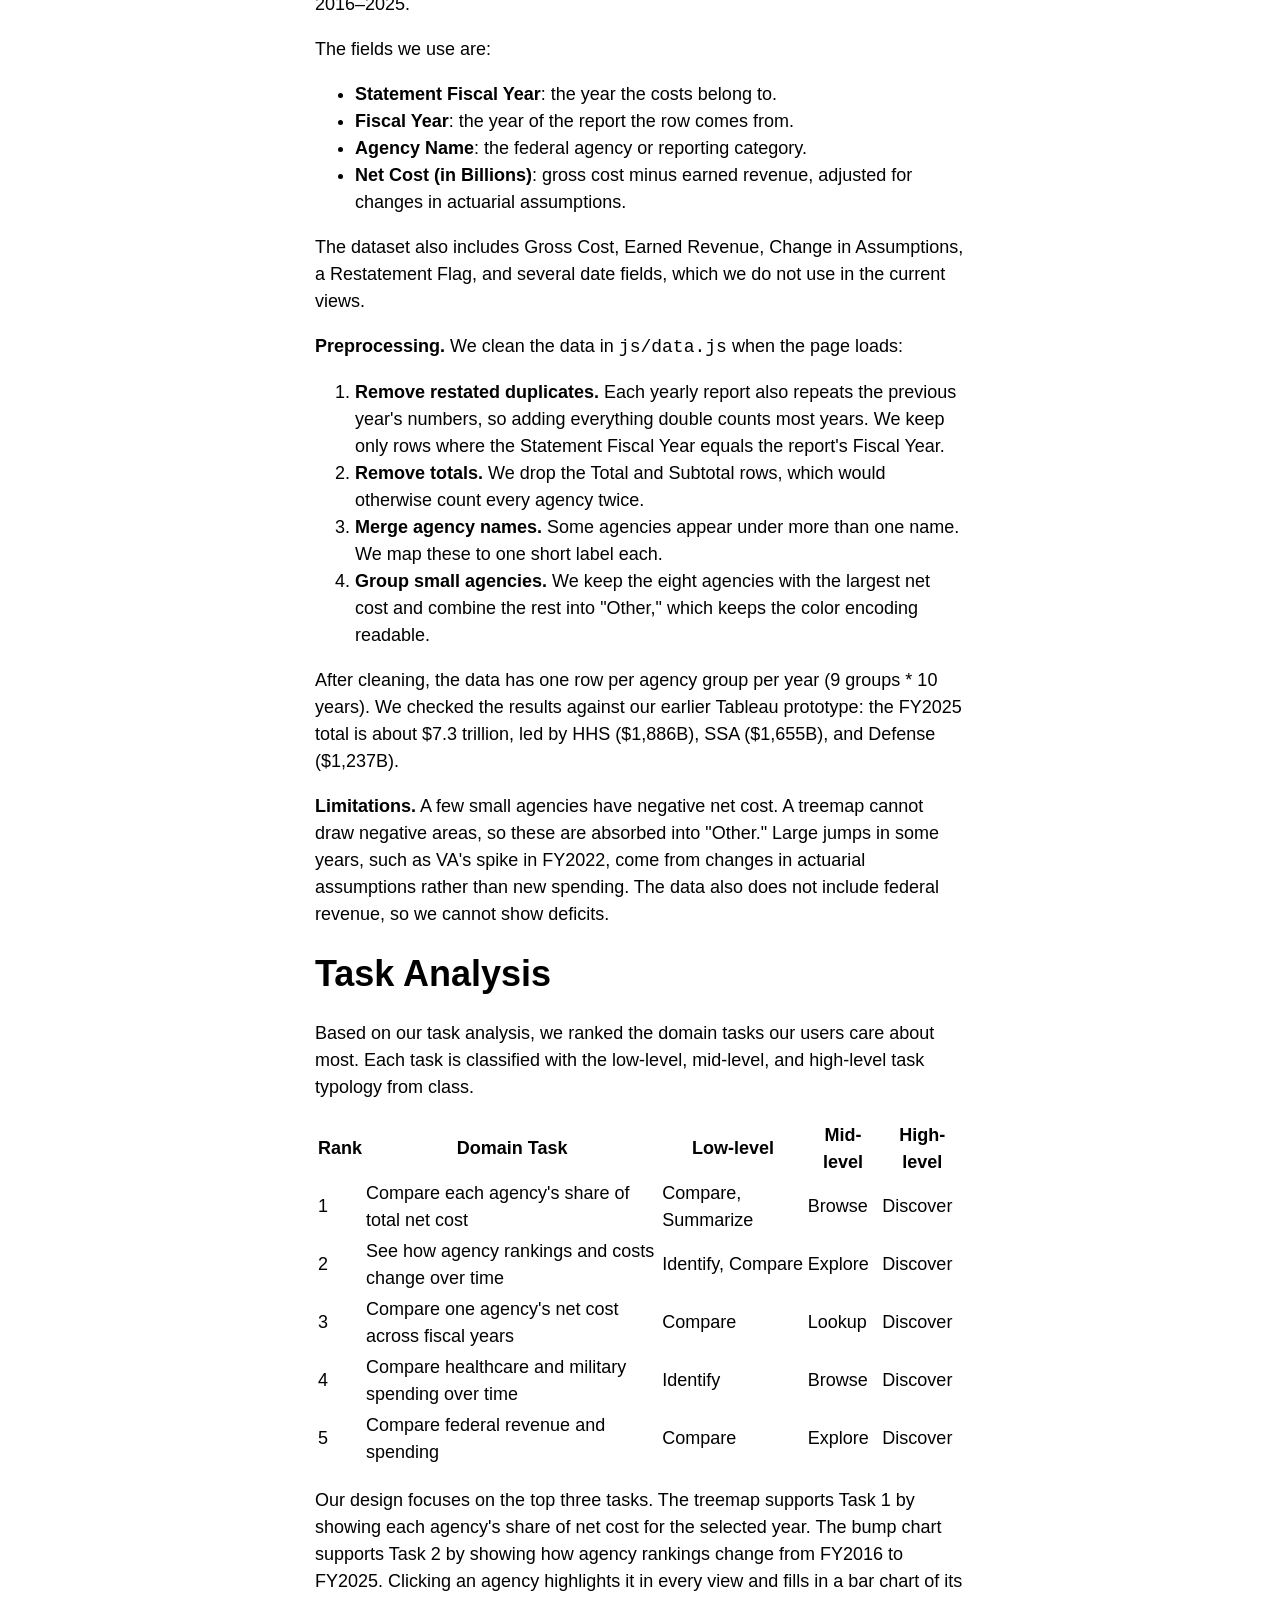
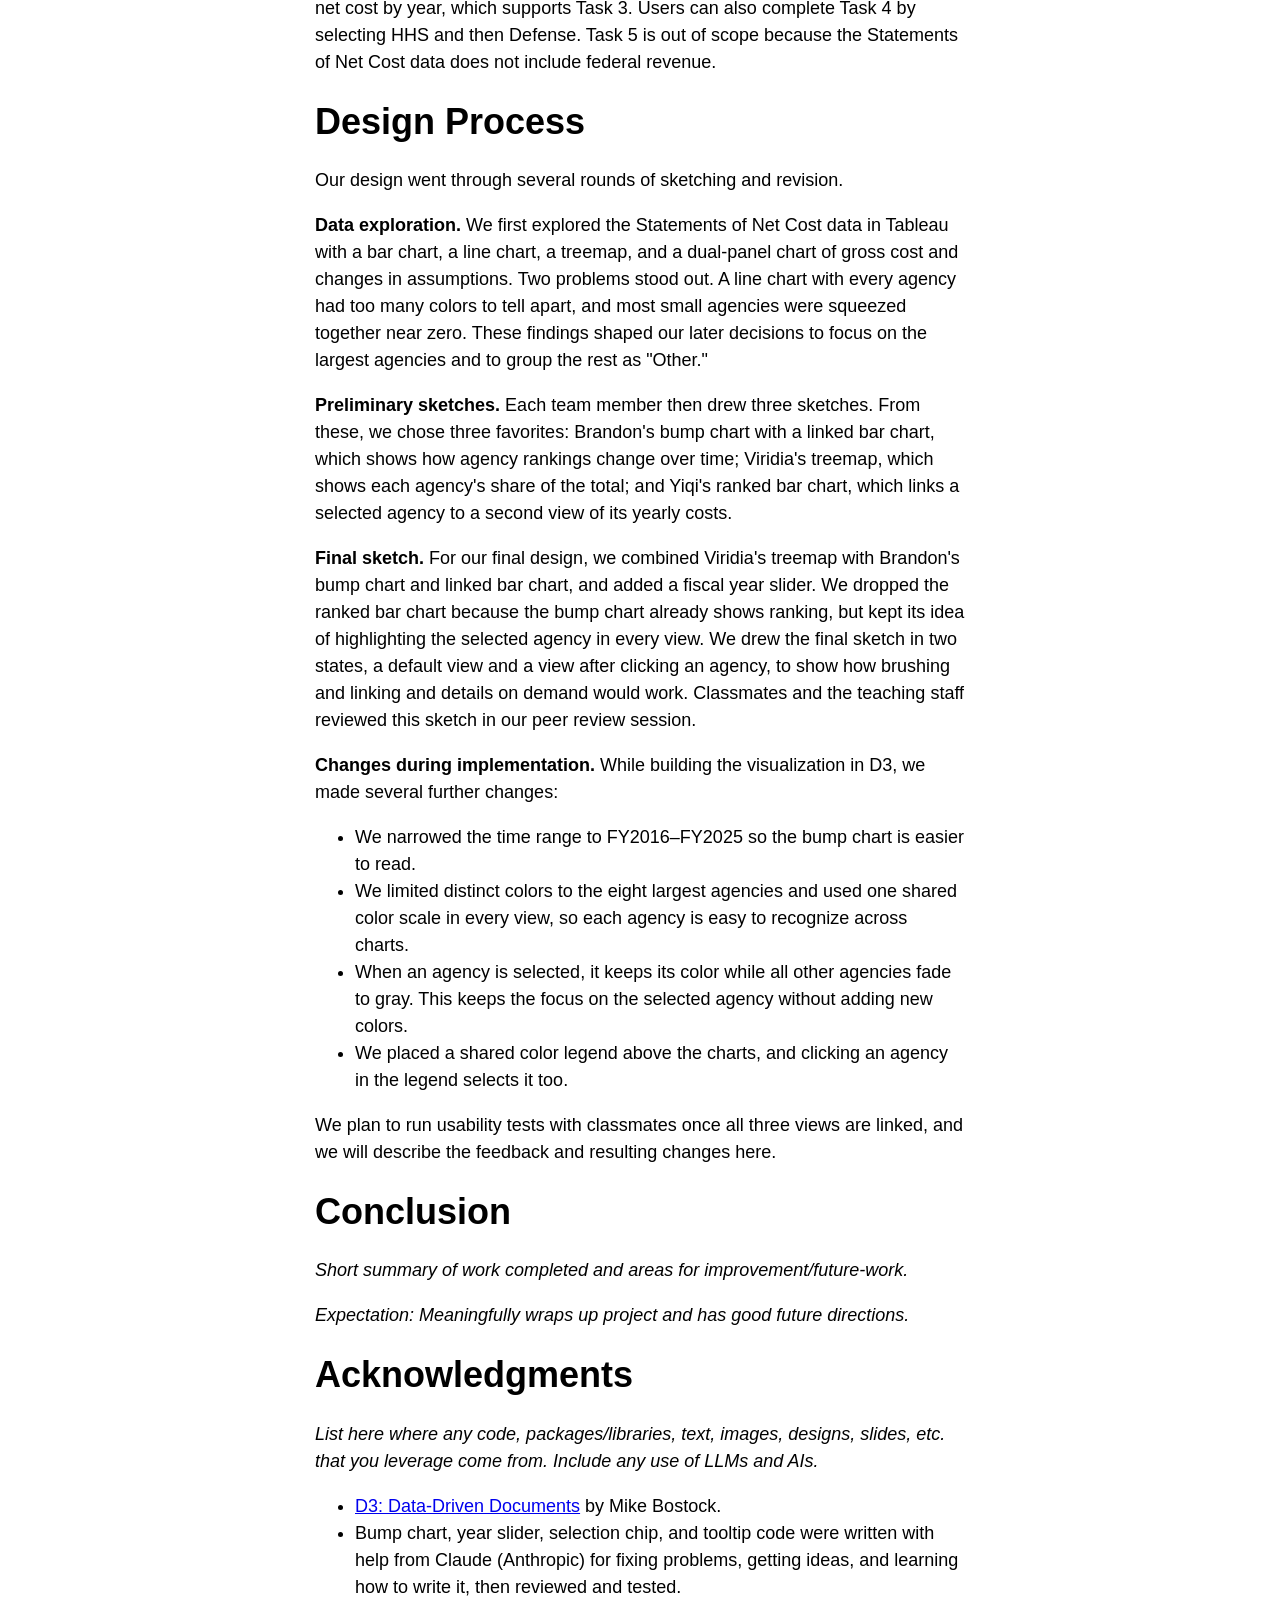
==== commit ff3965d1: "Update fork and README" ====
--- a/index.html
+++ b/index.html
@@ -6,7 +6,7 @@
   <meta charset="utf-8">
   
   <!-- Title -->
-  <title>Project Team #: Topic, COSI 116A F26</title>
+  <title>Project Team 9: U.S. Federal Agency Net Cost, COSI 116A F26</title>
   
   <!-- CSS Styling -->
   <link rel="stylesheet" href="style.css">
@@ -24,7 +24,7 @@
 
 <!-- Main page content -->
 <body>
-
+<span id="forkongithub"><a href="https://github.com/Kshao17/cosi116a-group9-final">Fork me on GitHub</a></span>
   <!-- Your writeup goes here -->
   <div class = "content-column">
   
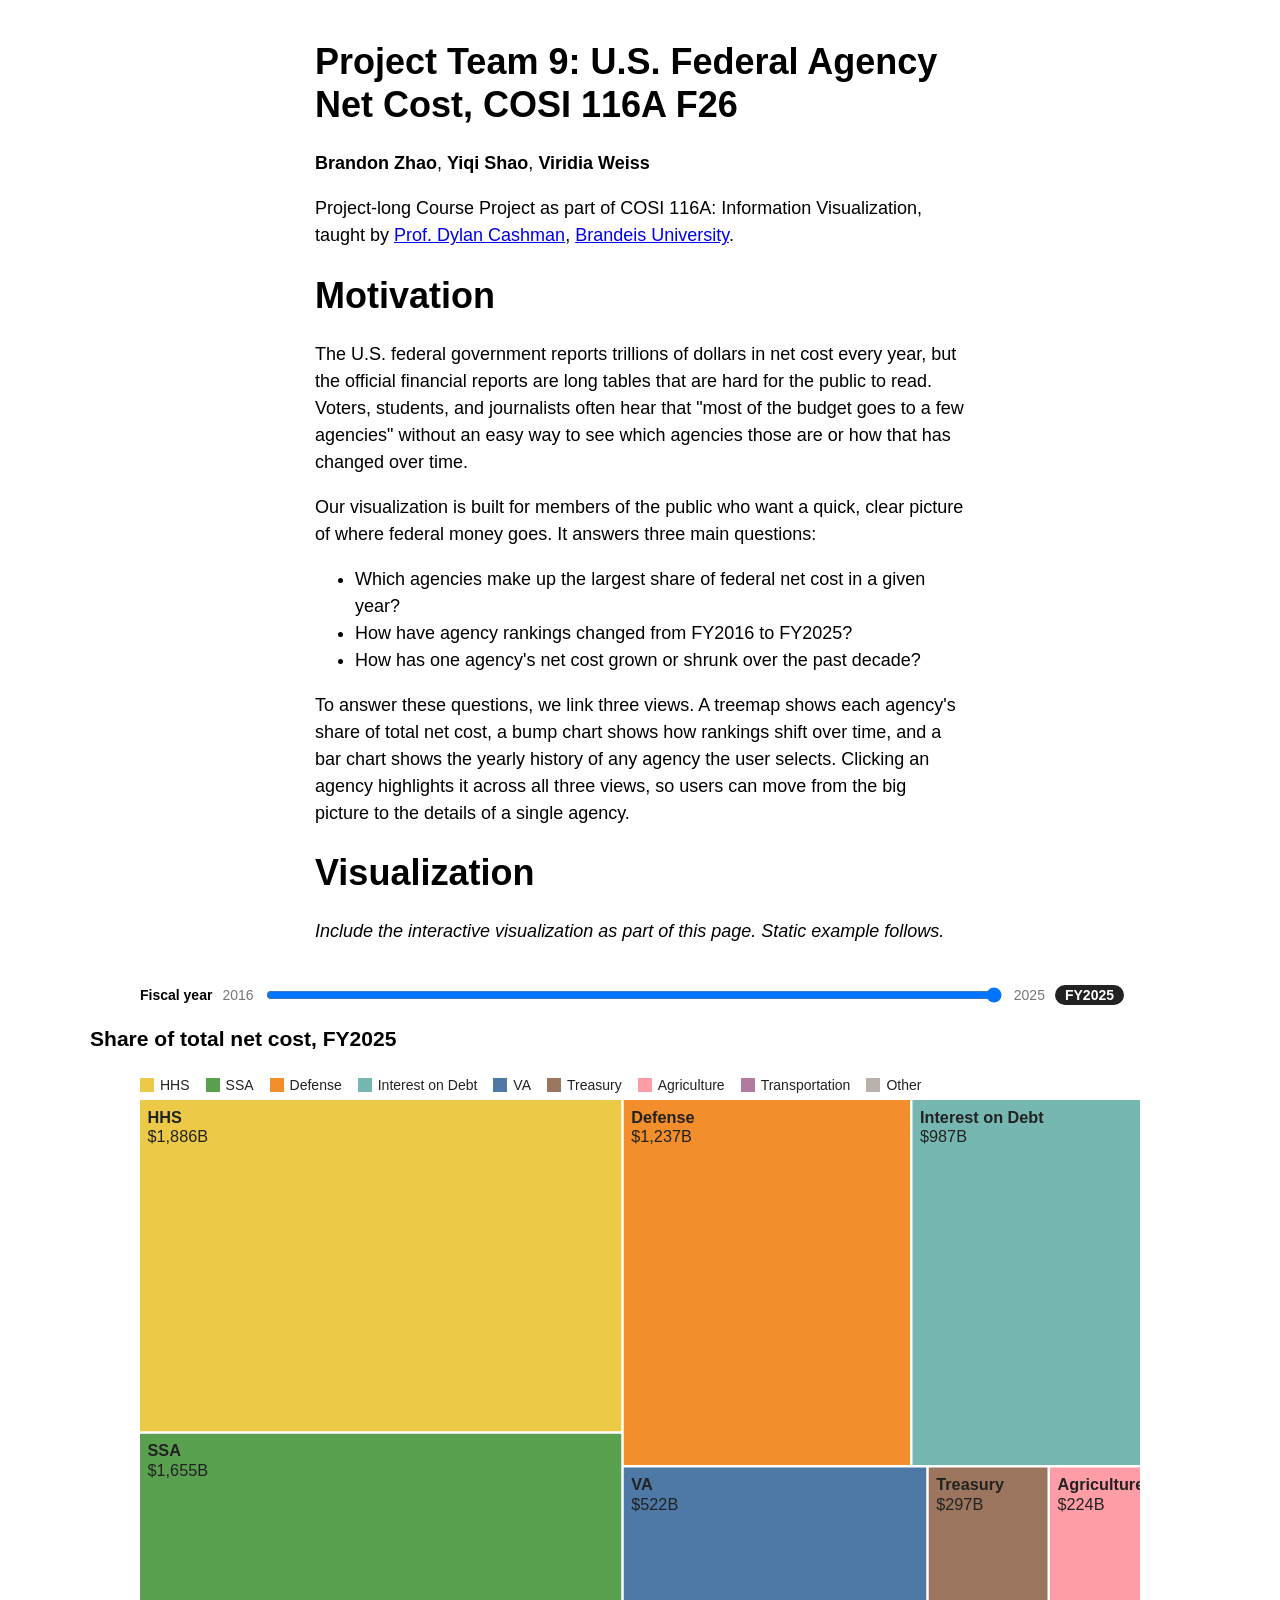
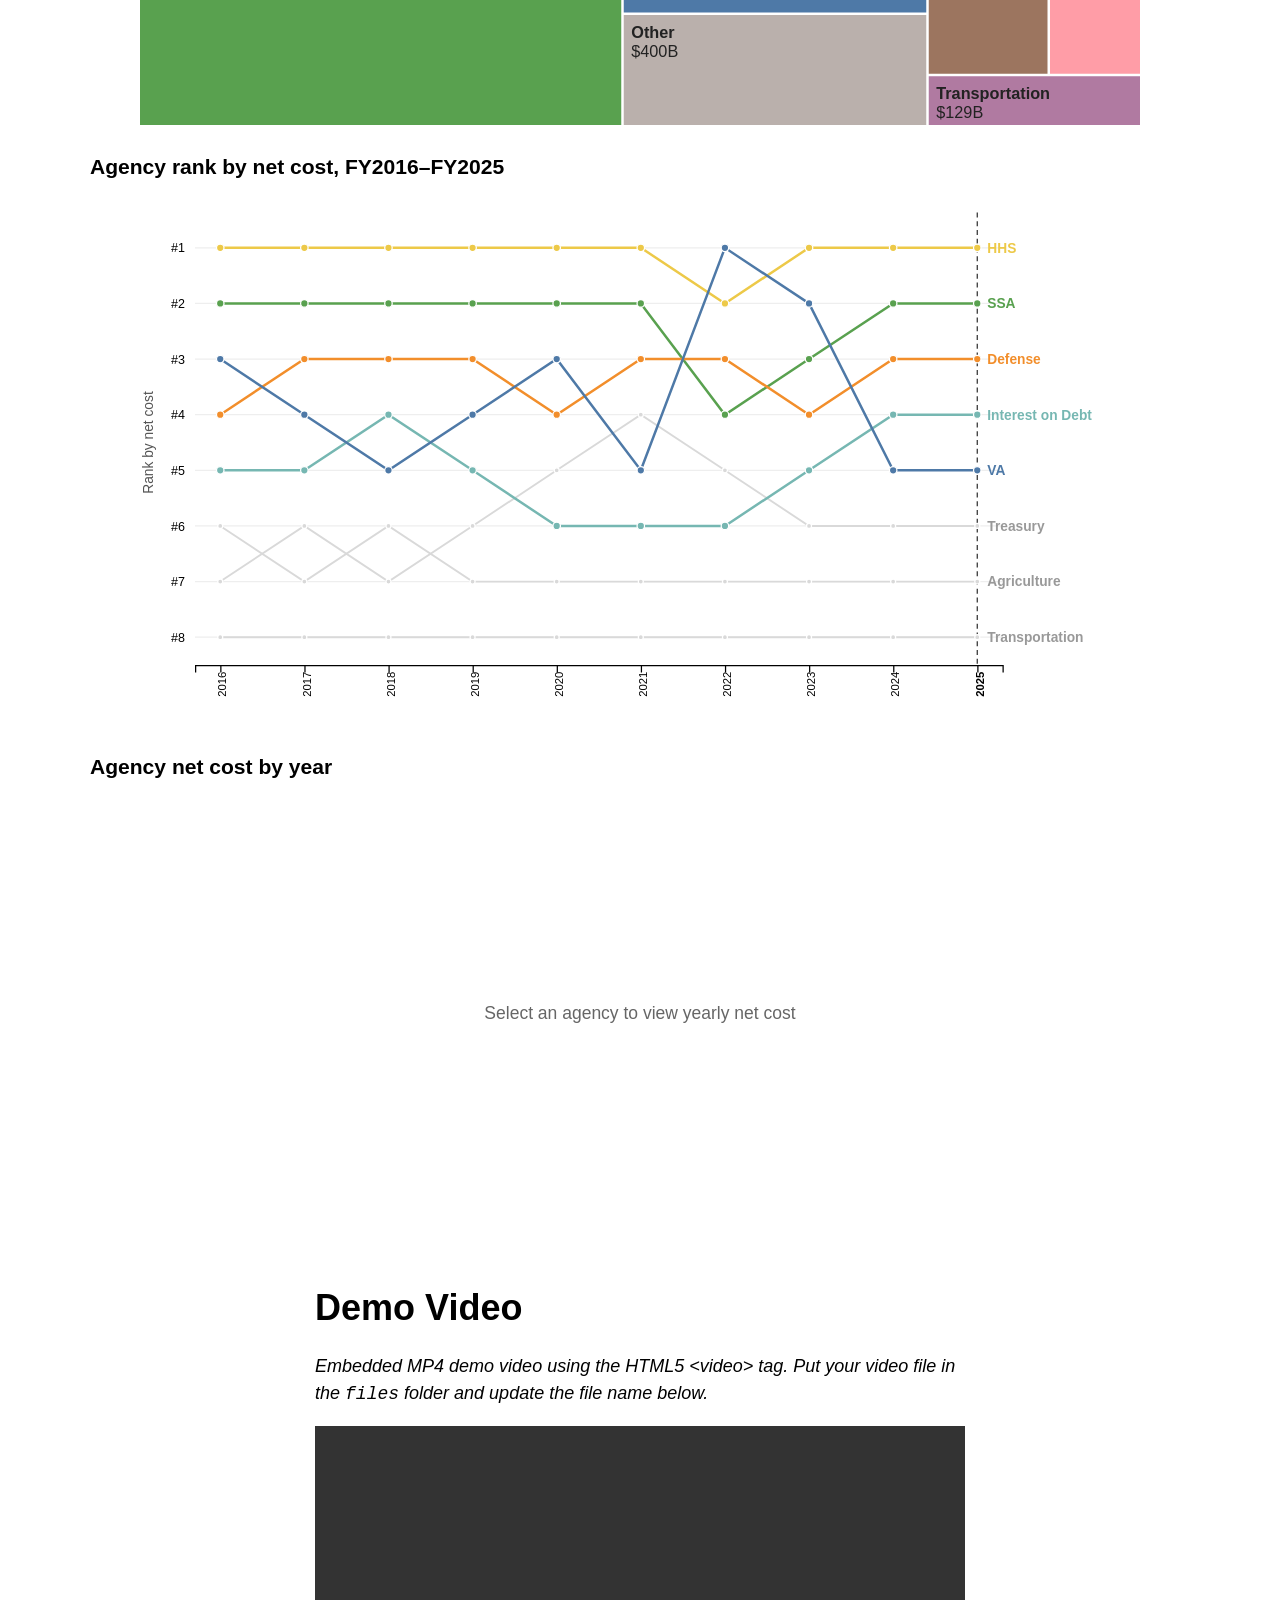
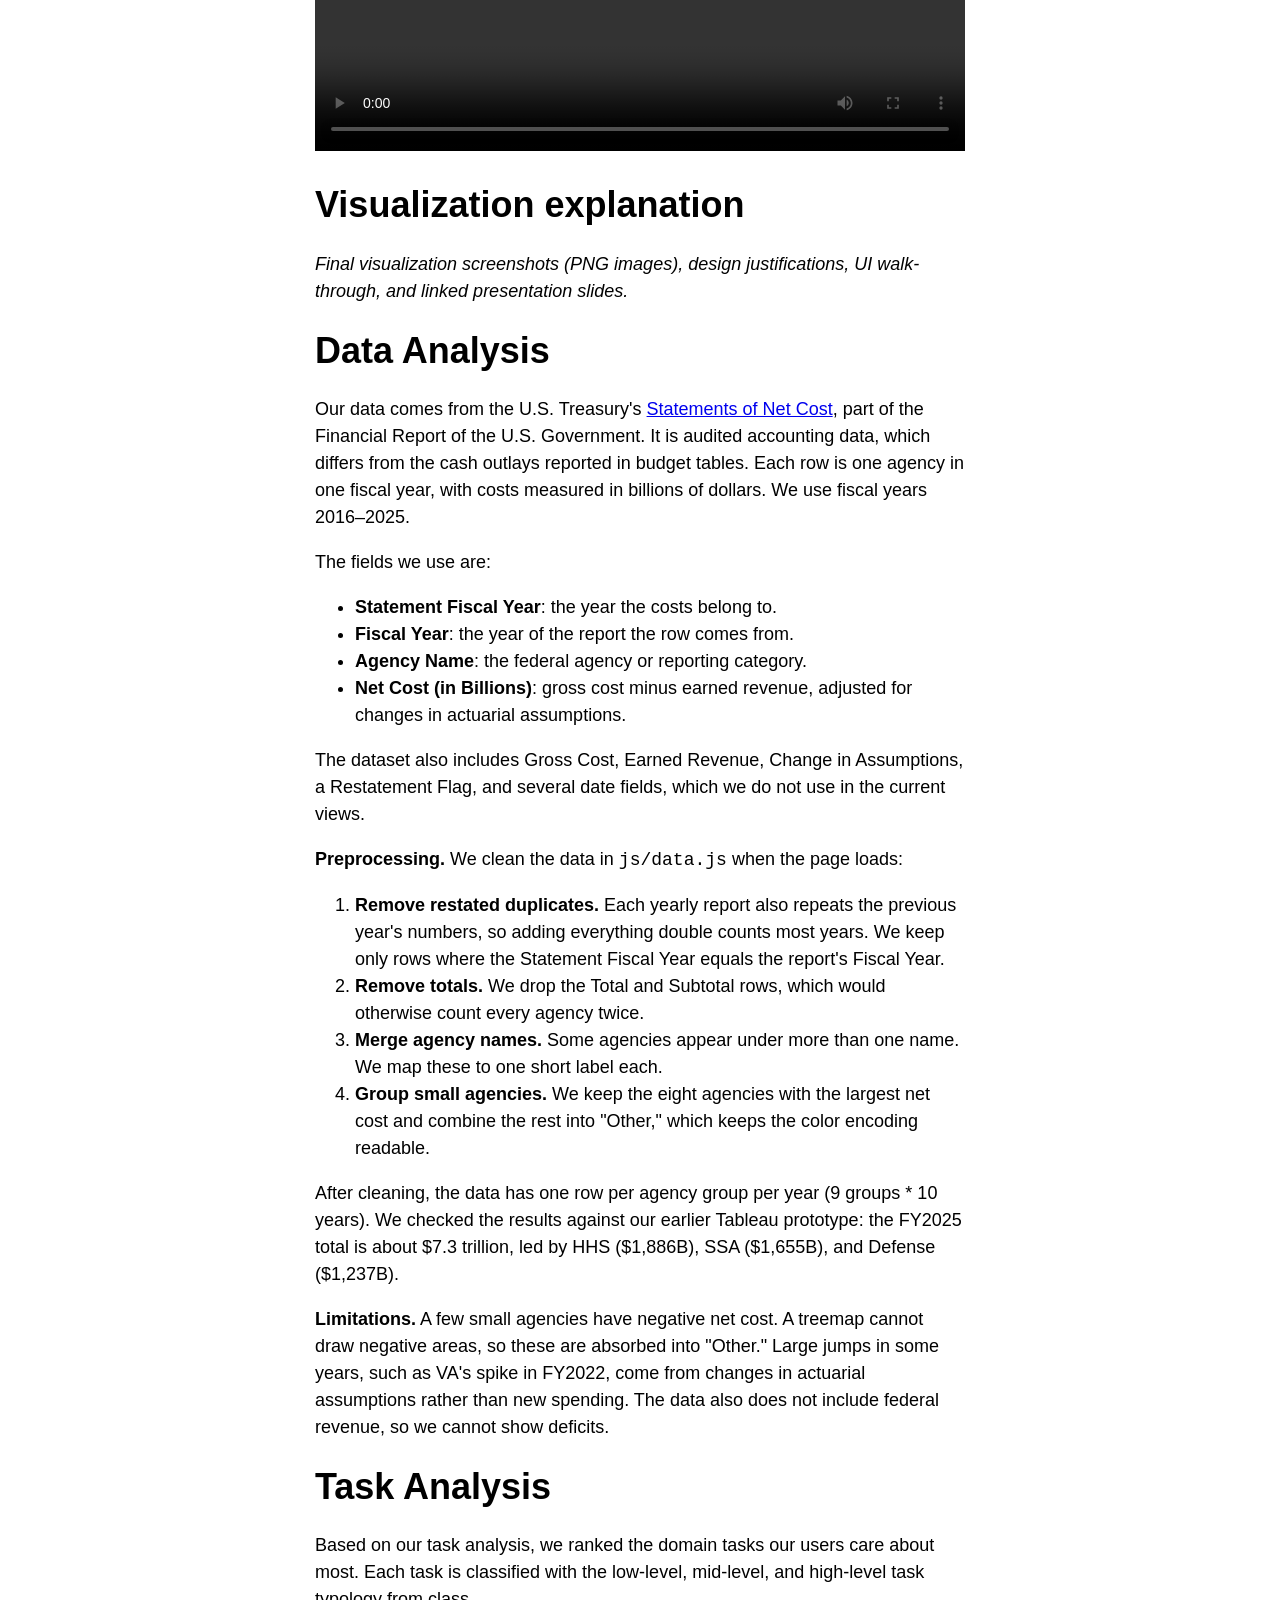
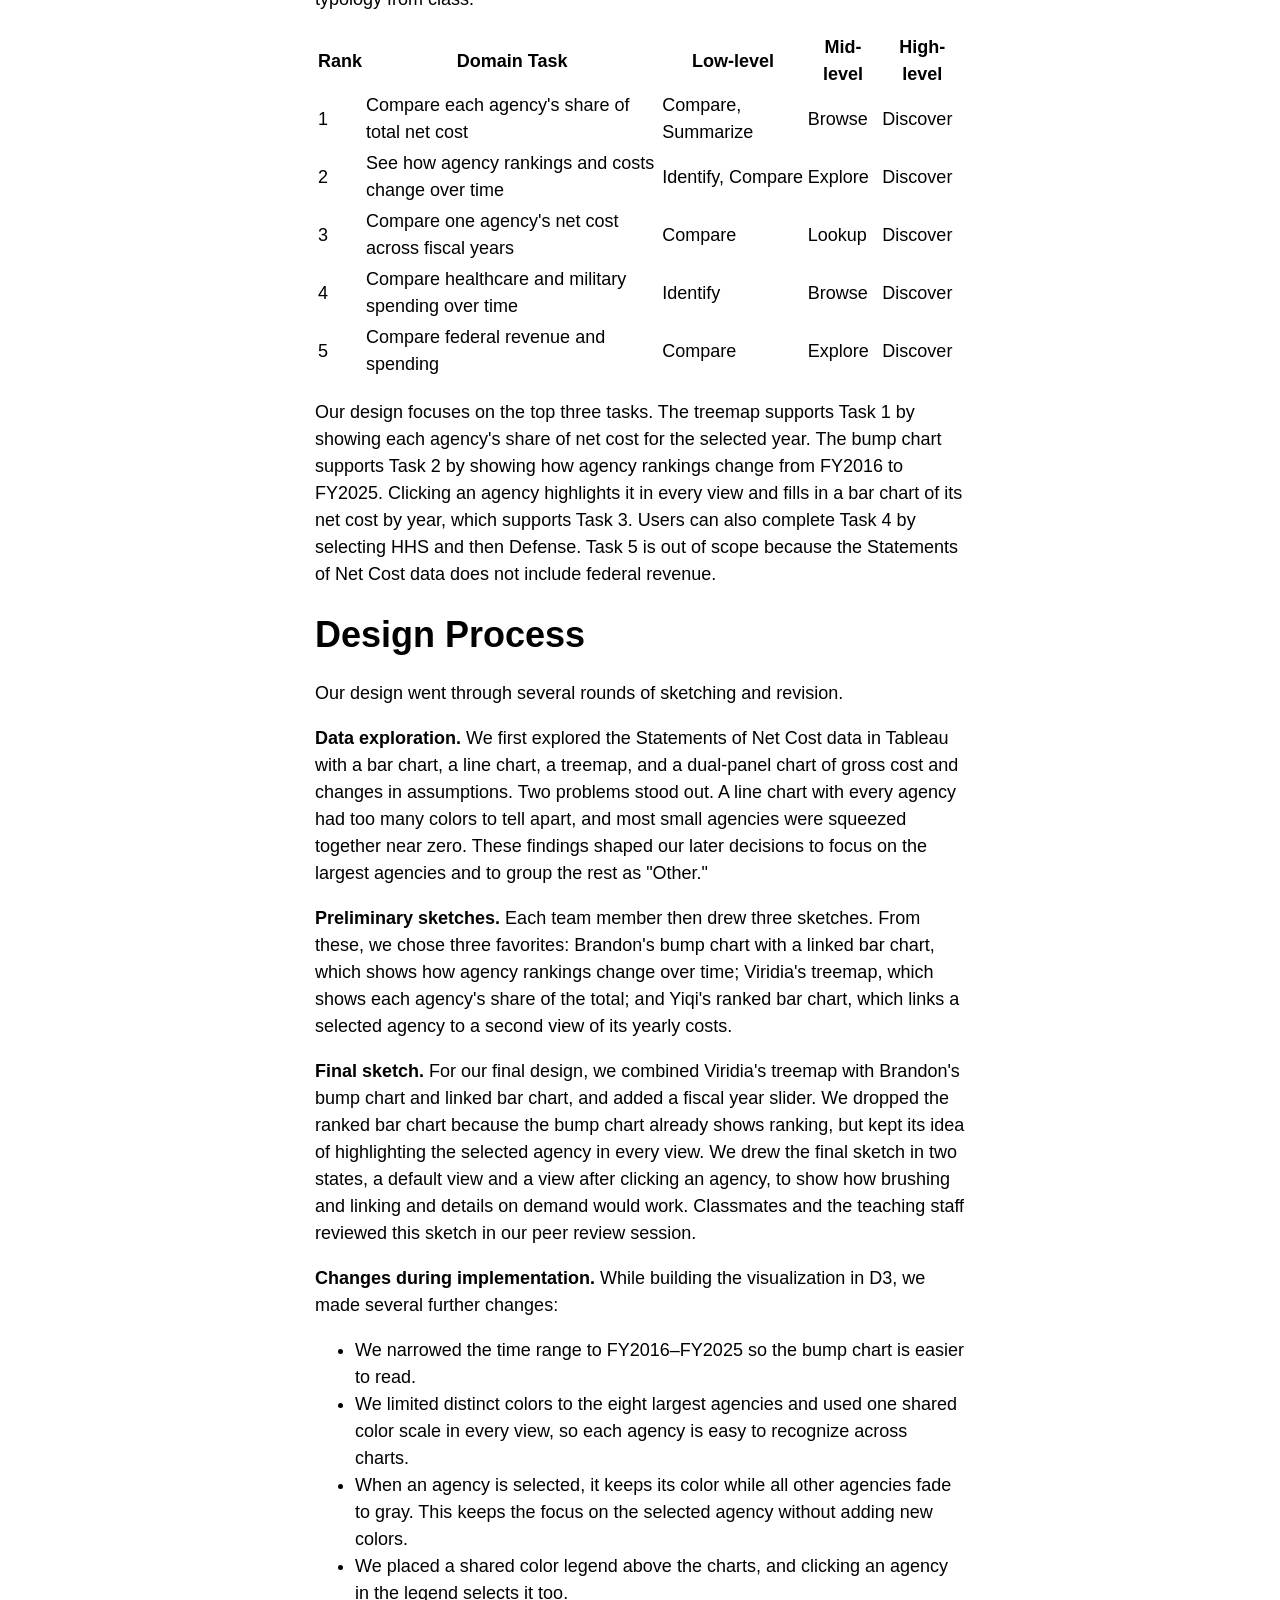
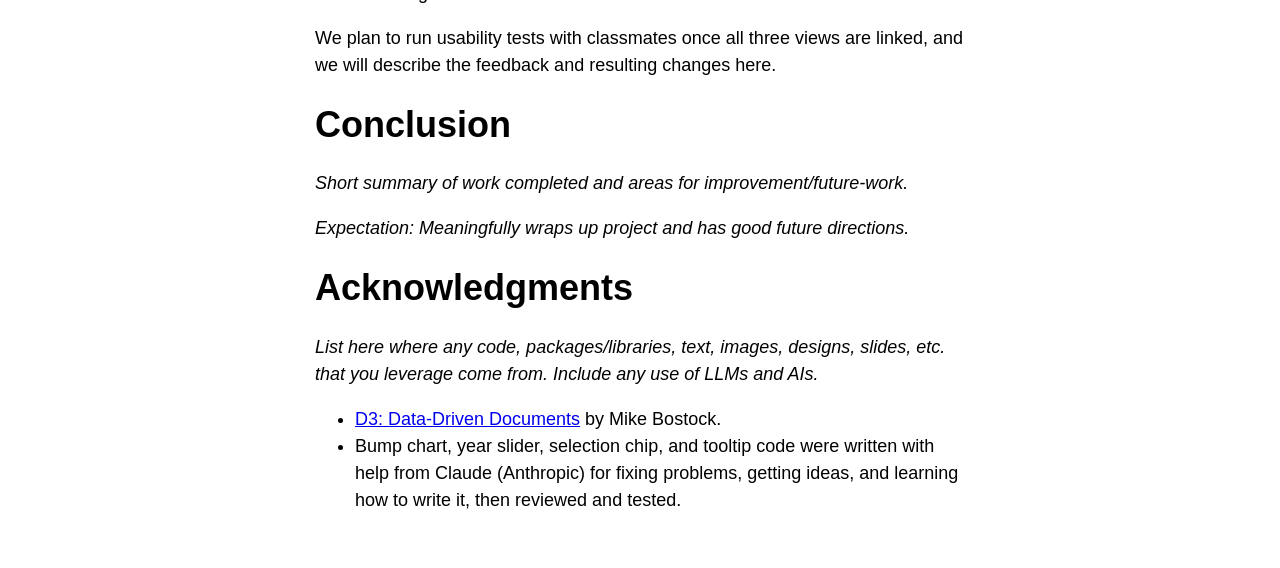
==== commit b0dcd5aa: "added bar chart" ====
--- a/index.html
+++ b/index.html
@@ -2,15 +2,16 @@
 <html lang="en">
 
 <!-- Metadata -->
+
 <head>
   <meta charset="utf-8">
-  
+
   <!-- Title -->
-  <title>Project Team 9: U.S. Federal Agency Net Cost, COSI 116A F26</title>
-  
+  <title>Project Team #: Topic, COSI 116A F26</title>
+
   <!-- CSS Styling -->
   <link rel="stylesheet" href="style.css">
- 
+
   <!-- Favicons -->
   <link rel="apple-touch-icon" sizes="180x180" href="favicons/apple-touch-icon.png">
   <link rel="icon" type="image/png" sizes="32x32" href="favicons/favicon-32x32.png">
@@ -23,37 +24,47 @@
 </head>
 
 <!-- Main page content -->
+
 <body>
-<span id="forkongithub"><a href="https://github.com/Kshao17/cosi116a-group9-final">Fork me on GitHub</a></span>
+
   <!-- Your writeup goes here -->
-  <div class = "content-column">
-  
+  <div class="content-column">
+
     <h1>Project Team 9: U.S. Federal Agency Net Cost, COSI 116A F26</h1>
-    
+
     <p><strong>Brandon Zhao</strong>, <strong>Yiqi Shao</strong>, <strong>Viridia Weiss</strong></p>
-    
-    <p>Project-long Course Project as part of COSI 116A: Information Visualization, taught by <a href="https://cs.brandeis.edu/~dylan/">Prof. Dylan Cashman</a>, <a href="https://cs.brandeis.edu/">Brandeis University</a>.</p>
-    
-    
+
+    <p>Project-long Course Project as part of COSI 116A: Information Visualization, taught by <a
+        href="https://cs.brandeis.edu/~dylan/">Prof. Dylan Cashman</a>, <a href="https://cs.brandeis.edu/">Brandeis
+        University</a>.</p>
+
+
     <h1>Motivation</h1>
-        
-    <p>The U.S. federal government reports trillions of dollars in net cost every year, but the official financial reports are long tables that are hard for the public to read. Voters, students, and journalists often hear that "most of the budget goes to a few agencies" without an easy way to see which agencies those are or how that has changed over time.</p>
-
-    <p>Our visualization is built for members of the public who want a quick, clear picture of where federal money goes. It answers three main questions:</p>
+
+    <p>The U.S. federal government reports trillions of dollars in net cost every year, but the official financial
+      reports are long tables that are hard for the public to read. Voters, students, and journalists often hear that
+      "most of the budget goes to a few agencies" without an easy way to see which agencies those are or how that has
+      changed over time.</p>
+
+    <p>Our visualization is built for members of the public who want a quick, clear picture of where federal money goes.
+      It answers three main questions:</p>
     <ul>
       <li>Which agencies make up the largest share of federal net cost in a given year?</li>
       <li>How have agency rankings changed from FY2016 to FY2025?</li>
       <li>How has one agency's net cost grown or shrunk over the past decade?</li>
     </ul>
 
-<p>To answer these questions, we link three views. A treemap shows each agency's share of total net cost, a bump chart shows how rankings shift over time, and a bar chart shows the yearly history of any agency the user selects. Clicking an agency highlights it across all three views, so users can move from the big picture to the details of a single agency.</p>
-    
+    <p>To answer these questions, we link three views. A treemap shows each agency's share of total net cost, a bump
+      chart shows how rankings shift over time, and a bar chart shows the yearly history of any agency the user selects.
+      Clicking an agency highlights it across all three views, so users can move from the big picture to the details of
+      a single agency.</p>
+
     <h1>Visualization</h1>
-    
+
     <p><em>Include the interactive visualization as part of this page. Static example follows.</em></p>
-    
+
   </div>
-  
+
   <!-- Your visualization here -->
   <div class="vis-holder">
     <!-- Controls: year slider and the "Selected: X ×" chip -->
@@ -68,53 +79,75 @@
 
     <h3 id="bumpchart-title"></h3>
     <div id="bumpchart"></div>
+
+    <h3 id="barchart-title">Agency net cost by year</h3>
+    <div id="barchart"></div>
   </div>
-  
+
   <!-- Your writeup goes here -->
-  <div class = "content-column">
+  <div class="content-column">
 
     <h1>Demo Video</h1>
-    
-    <p><em>Embedded MP4 demo video using the HTML5 &lt;video&gt; tag. Put your video file in the <code>files</code> folder and update the file name below.</em></p>
-    
+
+    <p><em>Embedded MP4 demo video using the HTML5 &lt;video&gt; tag. Put your video file in the <code>files</code>
+        folder and update the file name below.</em></p>
+
     <video controls width="100%">
       <source src="files/demo.mp4" type="video/mp4">
       <p>Your browser doesn't support HTML5 video. Here is
-       a <a href="files/demo.mp4">link to the video</a> instead.</p>
+        a <a href="files/demo.mp4">link to the video</a> instead.</p>
     </video>
 
     <h1>Visualization explanation</h1>
-    
-    <p><em>Final visualization screenshots (PNG images), design justifications, UI walk-through, and linked presentation slides.</em></p>
+
+    <p><em>Final visualization screenshots (PNG images), design justifications, UI walk-through, and linked presentation
+        slides.</em></p>
 
     <h1>Data Analysis</h1>
 
-    <p>Our data comes from the U.S. Treasury's <a href="https://fiscaldata.treasury.gov/datasets/u-s-government-financial-report/statements-of-net-cost">Statements of Net Cost</a>, part of the Financial Report of the U.S. Government. It is audited accounting data, which differs from the cash outlays reported in budget tables. Each row is one agency in one fiscal year, with costs measured in billions of dollars. We use fiscal years 2016–2025.</p>
+    <p>Our data comes from the U.S. Treasury's <a
+        href="https://fiscaldata.treasury.gov/datasets/u-s-government-financial-report/statements-of-net-cost">Statements
+        of Net Cost</a>, part of the Financial Report of the U.S. Government. It is audited accounting data, which
+      differs from the cash outlays reported in budget tables. Each row is one agency in one fiscal year, with costs
+      measured in billions of dollars. We use fiscal years 2016–2025.</p>
 
     <p>The fields we use are:</p>
     <ul>
       <li><strong>Statement Fiscal Year</strong>: the year the costs belong to.</li>
       <li><strong>Fiscal Year</strong>: the year of the report the row comes from.</li>
       <li><strong>Agency Name</strong>: the federal agency or reporting category.</li>
-      <li><strong>Net Cost (in Billions)</strong>: gross cost minus earned revenue, adjusted for changes in actuarial assumptions.</li>
-    </ul>
-    <p>The dataset also includes Gross Cost, Earned Revenue, Change in Assumptions, a Restatement Flag, and several date fields, which we do not use in the current views.</p>
+      <li><strong>Net Cost (in Billions)</strong>: gross cost minus earned revenue, adjusted for changes in actuarial
+        assumptions.</li>
+    </ul>
+    <p>The dataset also includes Gross Cost, Earned Revenue, Change in Assumptions, a Restatement Flag, and several date
+      fields, which we do not use in the current views.</p>
 
     <p><strong>Preprocessing.</strong> We clean the data in <code>js/data.js</code> when the page loads:</p>
     <ol>
-      <li><strong>Remove restated duplicates.</strong> Each yearly report also repeats the previous year's numbers, so adding everything double counts most years. We keep only rows where the Statement Fiscal Year equals the report's Fiscal Year.</li>
-      <li><strong>Remove totals.</strong> We drop the Total and Subtotal rows, which would otherwise count every agency twice.</li>
-      <li><strong>Merge agency names.</strong> Some agencies appear under more than one name. We map these to one short label each.</li>
-      <li><strong>Group small agencies.</strong> We keep the eight agencies with the largest net cost and combine the rest into "Other," which keeps the color encoding readable.</li>
+      <li><strong>Remove restated duplicates.</strong> Each yearly report also repeats the previous year's numbers, so
+        adding everything double counts most years. We keep only rows where the Statement Fiscal Year equals the
+        report's Fiscal Year.</li>
+      <li><strong>Remove totals.</strong> We drop the Total and Subtotal rows, which would otherwise count every agency
+        twice.</li>
+      <li><strong>Merge agency names.</strong> Some agencies appear under more than one name. We map these to one short
+        label each.</li>
+      <li><strong>Group small agencies.</strong> We keep the eight agencies with the largest net cost and combine the
+        rest into "Other," which keeps the color encoding readable.</li>
     </ol>
 
-    <p>After cleaning, the data has one row per agency group per year (9 groups * 10 years). We checked the results against our earlier Tableau prototype: the FY2025 total is about $7.3 trillion, led by HHS ($1,886B), SSA ($1,655B), and Defense ($1,237B).</p>
-
-    <p><strong>Limitations.</strong> A few small agencies have negative net cost. A treemap cannot draw negative areas, so these are absorbed into "Other." Large jumps in some years, such as VA's spike in FY2022, come from changes in actuarial assumptions rather than new spending. The data also does not include federal revenue, so we cannot show deficits.</p>
+    <p>After cleaning, the data has one row per agency group per year (9 groups * 10 years). We checked the results
+      against our earlier Tableau prototype: the FY2025 total is about $7.3 trillion, led by HHS ($1,886B), SSA
+      ($1,655B), and Defense ($1,237B).</p>
+
+    <p><strong>Limitations.</strong> A few small agencies have negative net cost. A treemap cannot draw negative areas,
+      so these are absorbed into "Other." Large jumps in some years, such as VA's spike in FY2022, come from changes in
+      actuarial assumptions rather than new spending. The data also does not include federal revenue, so we cannot show
+      deficits.</p>
 
     <h1>Task Analysis</h1>
 
-    <p>Based on our task analysis, we ranked the domain tasks our users care about most. Each task is classified with the low-level, mid-level, and high-level task typology from class.</p>
+    <p>Based on our task analysis, we ranked the domain tasks our users care about most. Each task is classified with
+      the low-level, mid-level, and high-level task typology from class.</p>
 
     <table>
       <thead>
@@ -127,55 +160,106 @@
         </tr>
       </thead>
       <tbody>
-        <tr><td>1</td><td>Compare each agency's share of total net cost</td><td>Compare, Summarize</td><td>Browse</td><td>Discover</td></tr>
-        <tr><td>2</td><td>See how agency rankings and costs change over time</td><td>Identify, Compare</td><td>Explore</td><td>Discover</td></tr>
-        <tr><td>3</td><td>Compare one agency's net cost across fiscal years</td><td>Compare</td><td>Lookup</td><td>Discover</td></tr>
-        <tr><td>4</td><td>Compare healthcare and military spending over time</td><td>Identify</td><td>Browse</td><td>Discover</td></tr>
-        <tr><td>5</td><td>Compare federal revenue and spending</td><td>Compare</td><td>Explore</td><td>Discover</td></tr>
+        <tr>
+          <td>1</td>
+          <td>Compare each agency's share of total net cost</td>
+          <td>Compare, Summarize</td>
+          <td>Browse</td>
+          <td>Discover</td>
+        </tr>
+        <tr>
+          <td>2</td>
+          <td>See how agency rankings and costs change over time</td>
+          <td>Identify, Compare</td>
+          <td>Explore</td>
+          <td>Discover</td>
+        </tr>
+        <tr>
+          <td>3</td>
+          <td>Compare one agency's net cost across fiscal years</td>
+          <td>Compare</td>
+          <td>Lookup</td>
+          <td>Discover</td>
+        </tr>
+        <tr>
+          <td>4</td>
+          <td>Compare healthcare and military spending over time</td>
+          <td>Identify</td>
+          <td>Browse</td>
+          <td>Discover</td>
+        </tr>
+        <tr>
+          <td>5</td>
+          <td>Compare federal revenue and spending</td>
+          <td>Compare</td>
+          <td>Explore</td>
+          <td>Discover</td>
+        </tr>
       </tbody>
     </table>
 
-<p>Our design focuses on the top three tasks. The treemap supports Task 1 by showing each agency's share of net cost for the selected year. The bump chart supports Task 2 by showing how agency rankings change from FY2016 to FY2025. Clicking an agency highlights it in every view and fills in a bar chart of its net cost by year, which supports Task 3. Users can also complete Task 4 by selecting HHS and then Defense. Task 5 is out of scope because the Statements of Net Cost data does not include federal revenue.</p>
+    <p>Our design focuses on the top three tasks. The treemap supports Task 1 by showing each agency's share of net cost
+      for the selected year. The bump chart supports Task 2 by showing how agency rankings change from FY2016 to FY2025.
+      Clicking an agency highlights it in every view and fills in a bar chart of its net cost by year, which supports
+      Task 3. Users can also complete Task 4 by selecting HHS and then Defense. Task 5 is out of scope because the
+      Statements of Net Cost data does not include federal revenue.</p>
 
     <h1>Design Process</h1>
-    
+
     <p>Our design went through several rounds of sketching and revision.</p>
 
-    <p><strong>Data exploration.</strong> We first explored the Statements of Net Cost data in Tableau with a bar chart, a line chart, a treemap, and a dual-panel chart of gross cost and changes in assumptions. Two problems stood out. A line chart with every agency had too many colors to tell apart, and most small agencies were squeezed together near zero. These findings shaped our later decisions to focus on the largest agencies and to group the rest as "Other."</p>
-
-    <p><strong>Preliminary sketches.</strong> Each team member then drew three sketches. From these, we chose three favorites: Brandon's bump chart with a linked bar chart, which shows how agency rankings change over time; Viridia's treemap, which shows each agency's share of the total; and Yiqi's ranked bar chart, which links a selected agency to a second view of its yearly costs.</p>
-
-    <p><strong>Final sketch.</strong> For our final design, we combined Viridia's treemap with Brandon's bump chart and linked bar chart, and added a fiscal year slider. We dropped the ranked bar chart because the bump chart already shows ranking, but kept its idea of highlighting the selected agency in every view. We drew the final sketch in two states, a default view and a view after clicking an agency, to show how brushing and linking and details on demand would work. Classmates and the teaching staff reviewed this sketch in our peer review session.</p>
-
-    <p><strong>Changes during implementation.</strong> While building the visualization in D3, we made several further changes:</p>
+    <p><strong>Data exploration.</strong> We first explored the Statements of Net Cost data in Tableau with a bar chart,
+      a line chart, a treemap, and a dual-panel chart of gross cost and changes in assumptions. Two problems stood out.
+      A line chart with every agency had too many colors to tell apart, and most small agencies were squeezed together
+      near zero. These findings shaped our later decisions to focus on the largest agencies and to group the rest as
+      "Other."</p>
+
+    <p><strong>Preliminary sketches.</strong> Each team member then drew three sketches. From these, we chose three
+      favorites: Brandon's bump chart with a linked bar chart, which shows how agency rankings change over time;
+      Viridia's treemap, which shows each agency's share of the total; and Yiqi's ranked bar chart, which links a
+      selected agency to a second view of its yearly costs.</p>
+
+    <p><strong>Final sketch.</strong> For our final design, we combined Viridia's treemap with Brandon's bump chart and
+      linked bar chart, and added a fiscal year slider. We dropped the ranked bar chart because the bump chart already
+      shows ranking, but kept its idea of highlighting the selected agency in every view. We drew the final sketch in
+      two states, a default view and a view after clicking an agency, to show how brushing and linking and details on
+      demand would work. Classmates and the teaching staff reviewed this sketch in our peer review session.</p>
+
+    <p><strong>Changes during implementation.</strong> While building the visualization in D3, we made several further
+      changes:</p>
     <ul>
       <li>We narrowed the time range to FY2016–FY2025 so the bump chart is easier to read.</li>
-      <li>We limited distinct colors to the eight largest agencies and used one shared color scale in every view, so each agency is easy to recognize across charts.</li>
-      <li>When an agency is selected, it keeps its color while all other agencies fade to gray. This keeps the focus on the selected agency without adding new colors.</li>
+      <li>We limited distinct colors to the eight largest agencies and used one shared color scale in every view, so
+        each agency is easy to recognize across charts.</li>
+      <li>When an agency is selected, it keeps its color while all other agencies fade to gray. This keeps the focus on
+        the selected agency without adding new colors.</li>
       <li>We placed a shared color legend above the charts, and clicking an agency in the legend selects it too.</li>
     </ul>
 
-<p>We plan to run usability tests with classmates once all three views are linked, and we will describe the feedback and resulting changes here.</p>
+    <p>We plan to run usability tests with classmates once all three views are linked, and we will describe the feedback
+      and resulting changes here.</p>
 
 
     <h1>Conclusion</h1>
 
     <p><em>Short summary of work completed and areas for improvement/future-work.</em></p>
-    
+
     <p><em>Expectation: Meaningfully wraps up project and has good future directions.</em></p>
 
-    
+
     <h1>Acknowledgments</h1>
 
-    <p><em>List here where any code, packages/libraries, text, images, designs, slides, etc. that you leverage come from. Include any use of LLMs and AIs.</em></p>
-    
+    <p><em>List here where any code, packages/libraries, text, images, designs, slides, etc. that you leverage come
+        from. Include any use of LLMs and AIs.</em></p>
+
     <ul>
       <li><a href="https://d3js.org/">D3: Data-Driven Documents</a> by Mike Bostock.</li>
-      <li>Bump chart, year slider, selection chip, and tooltip code were written with help from Claude (Anthropic) for fixing problems, getting ideas, and learning how to write it, then reviewed and tested.</li>
-    </ul>
-    
+      <li>Bump chart, year slider, selection chip, and tooltip code were written with help from Claude (Anthropic) for
+        fixing problems, getting ideas, and learning how to write it, then reviewed and tested.</li>
+    </ul>
+
   </div>
-  
+
   <!-- Scripts at the end avoid need for dealing with async, defer, or onload event handlers -->
   <script src="lib/d3.v7/d3.v7.min.js"></script>
   <script src="js/data.js"></script>
@@ -186,6 +270,8 @@
   <script src="js/selectionchip.js"></script>
   <script src="js/treemap.js"></script>
   <script src="js/bumpchart.js"></script>
+  <script src="js/barchart.js"></script>
   <script src="js/visualization.js"></script>
 </body>
-</html>
+
+</html>
--- a/style.css
+++ b/style.css
@@ -77,9 +77,11 @@
 		box-shadow:4px 4px 10px rgba(0,0,0,0.8);
 	}
 }
-
+.vis-holder { max-width: 1100px; margin: 0 auto; }
+#legend { max-width: 1000px; margin: 0 auto; }
 #treemap { max-width: 1000px; margin: 0 auto; }
 #bumpchart { max-width: 1000px; margin: 0 auto; }
+#barchart { max-width: 1000px; margin: 0 auto; }
 
 /* Row above the charts: year slider, then the selection chip */
 .controls {
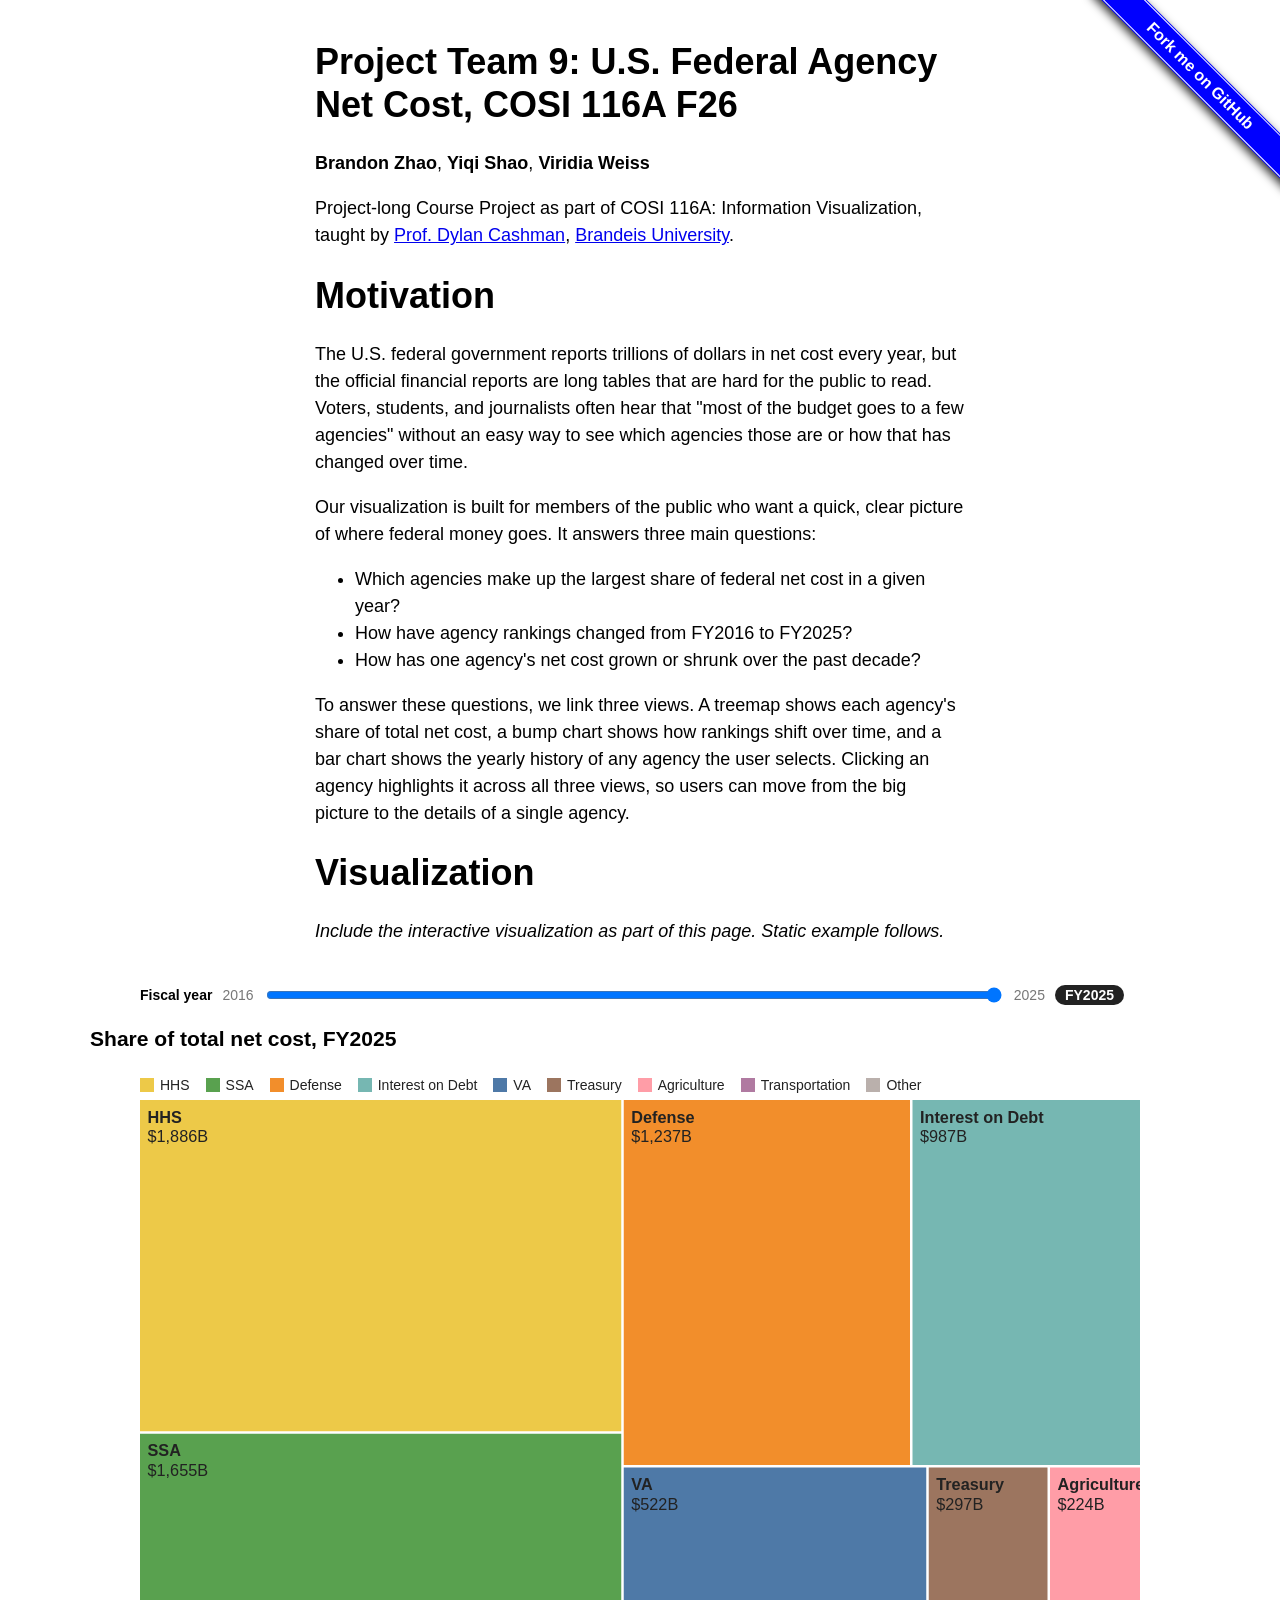
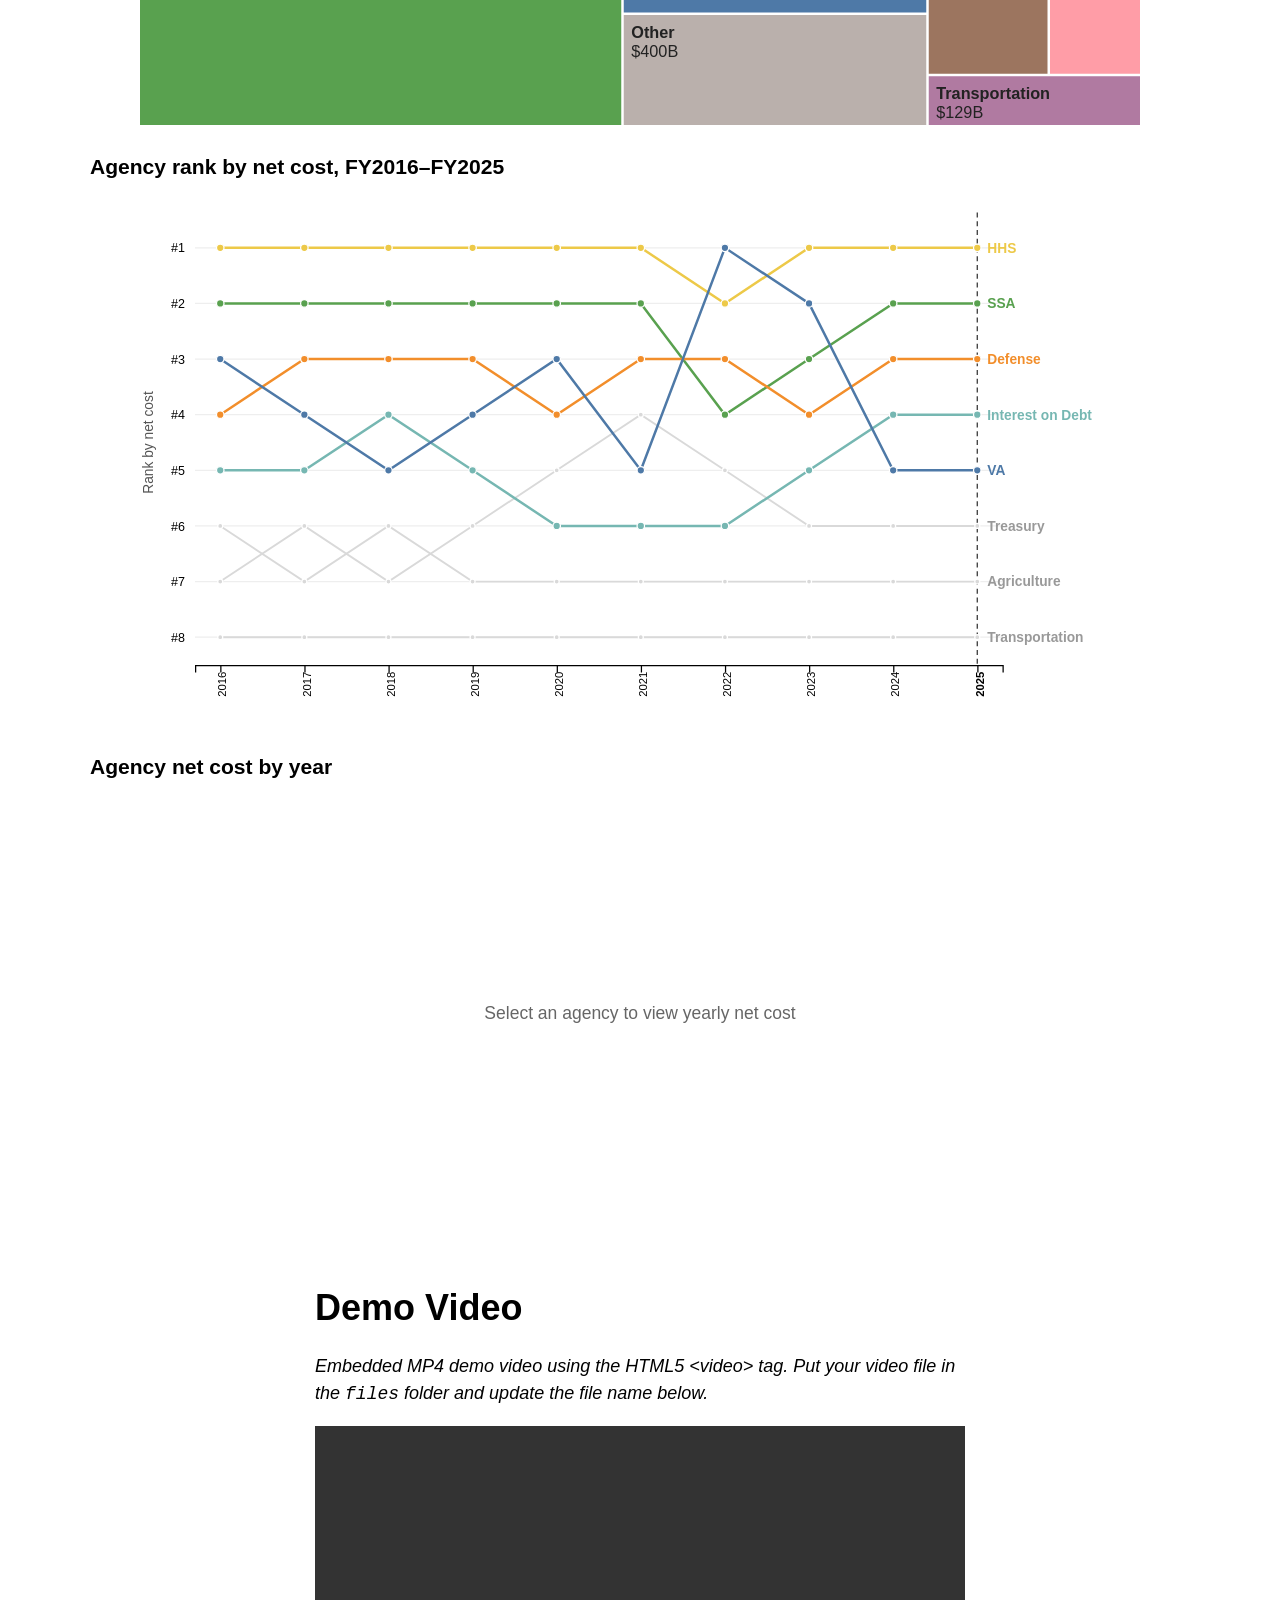
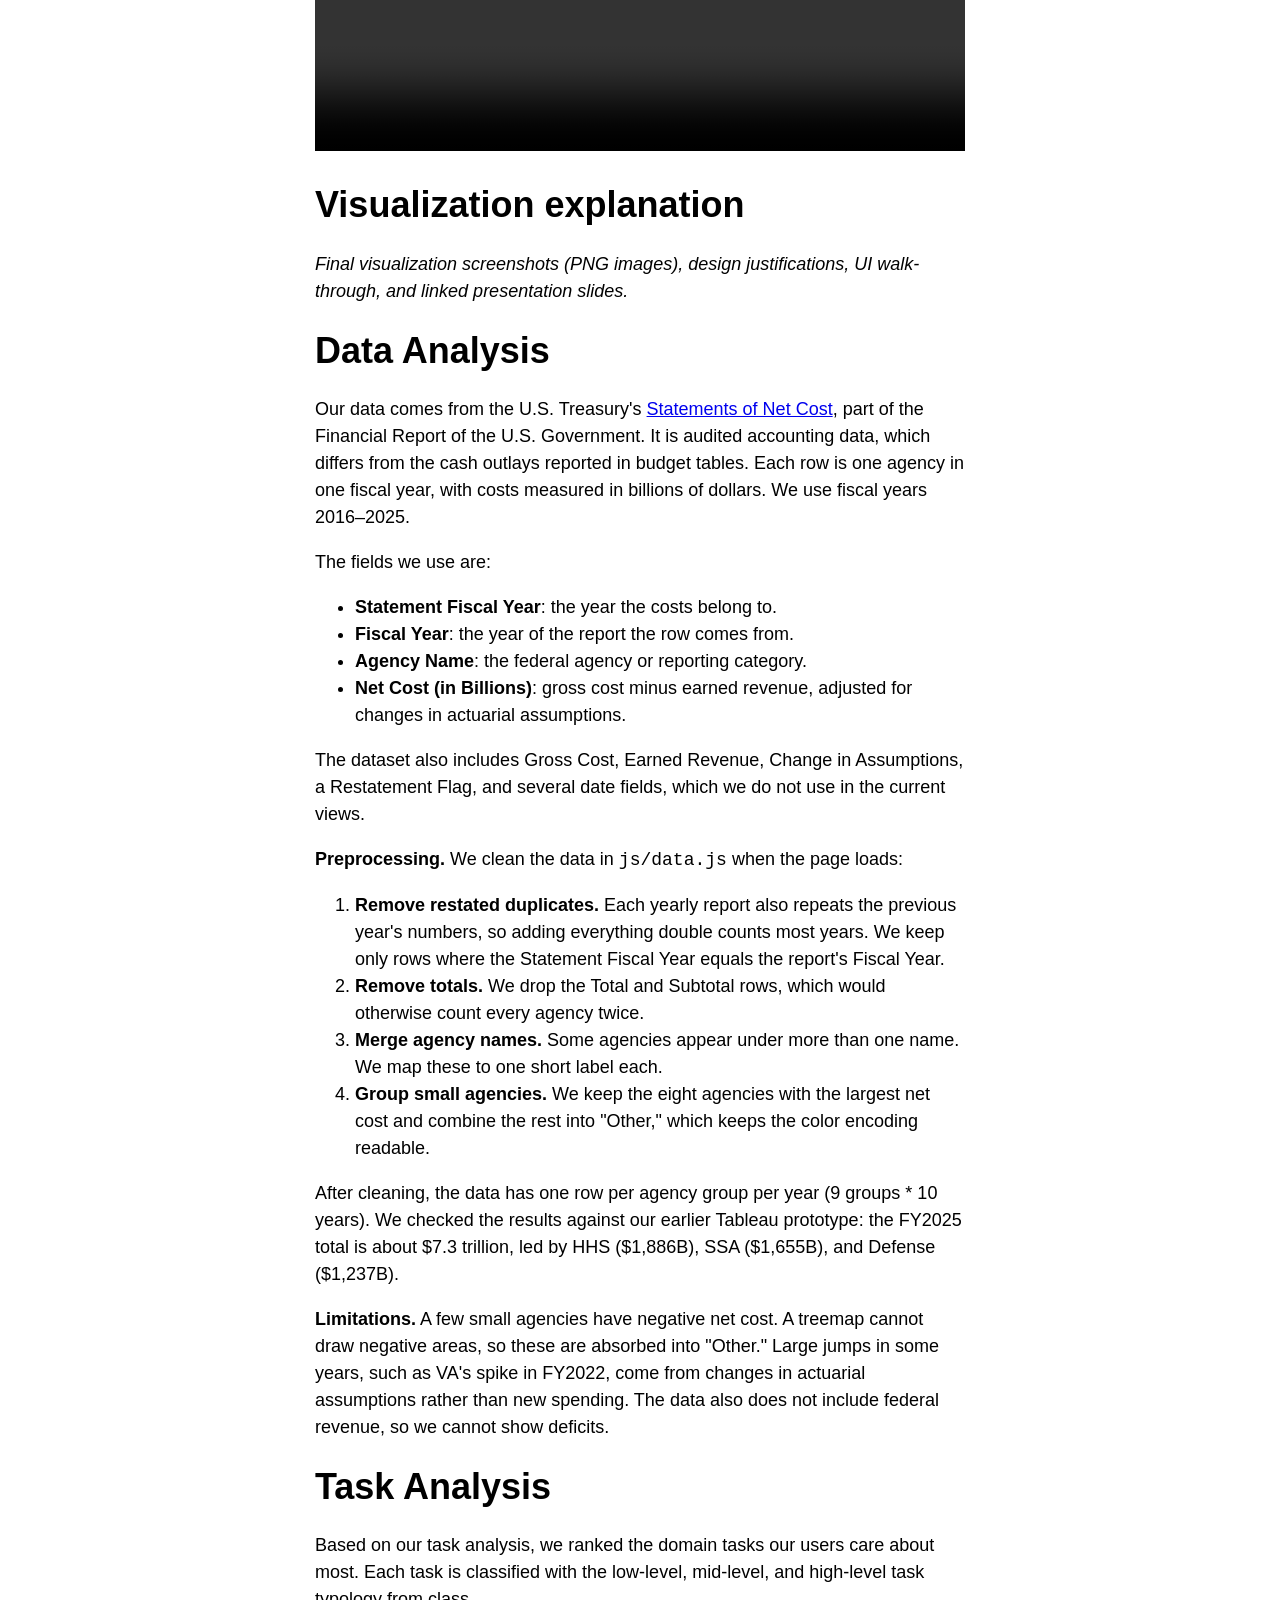
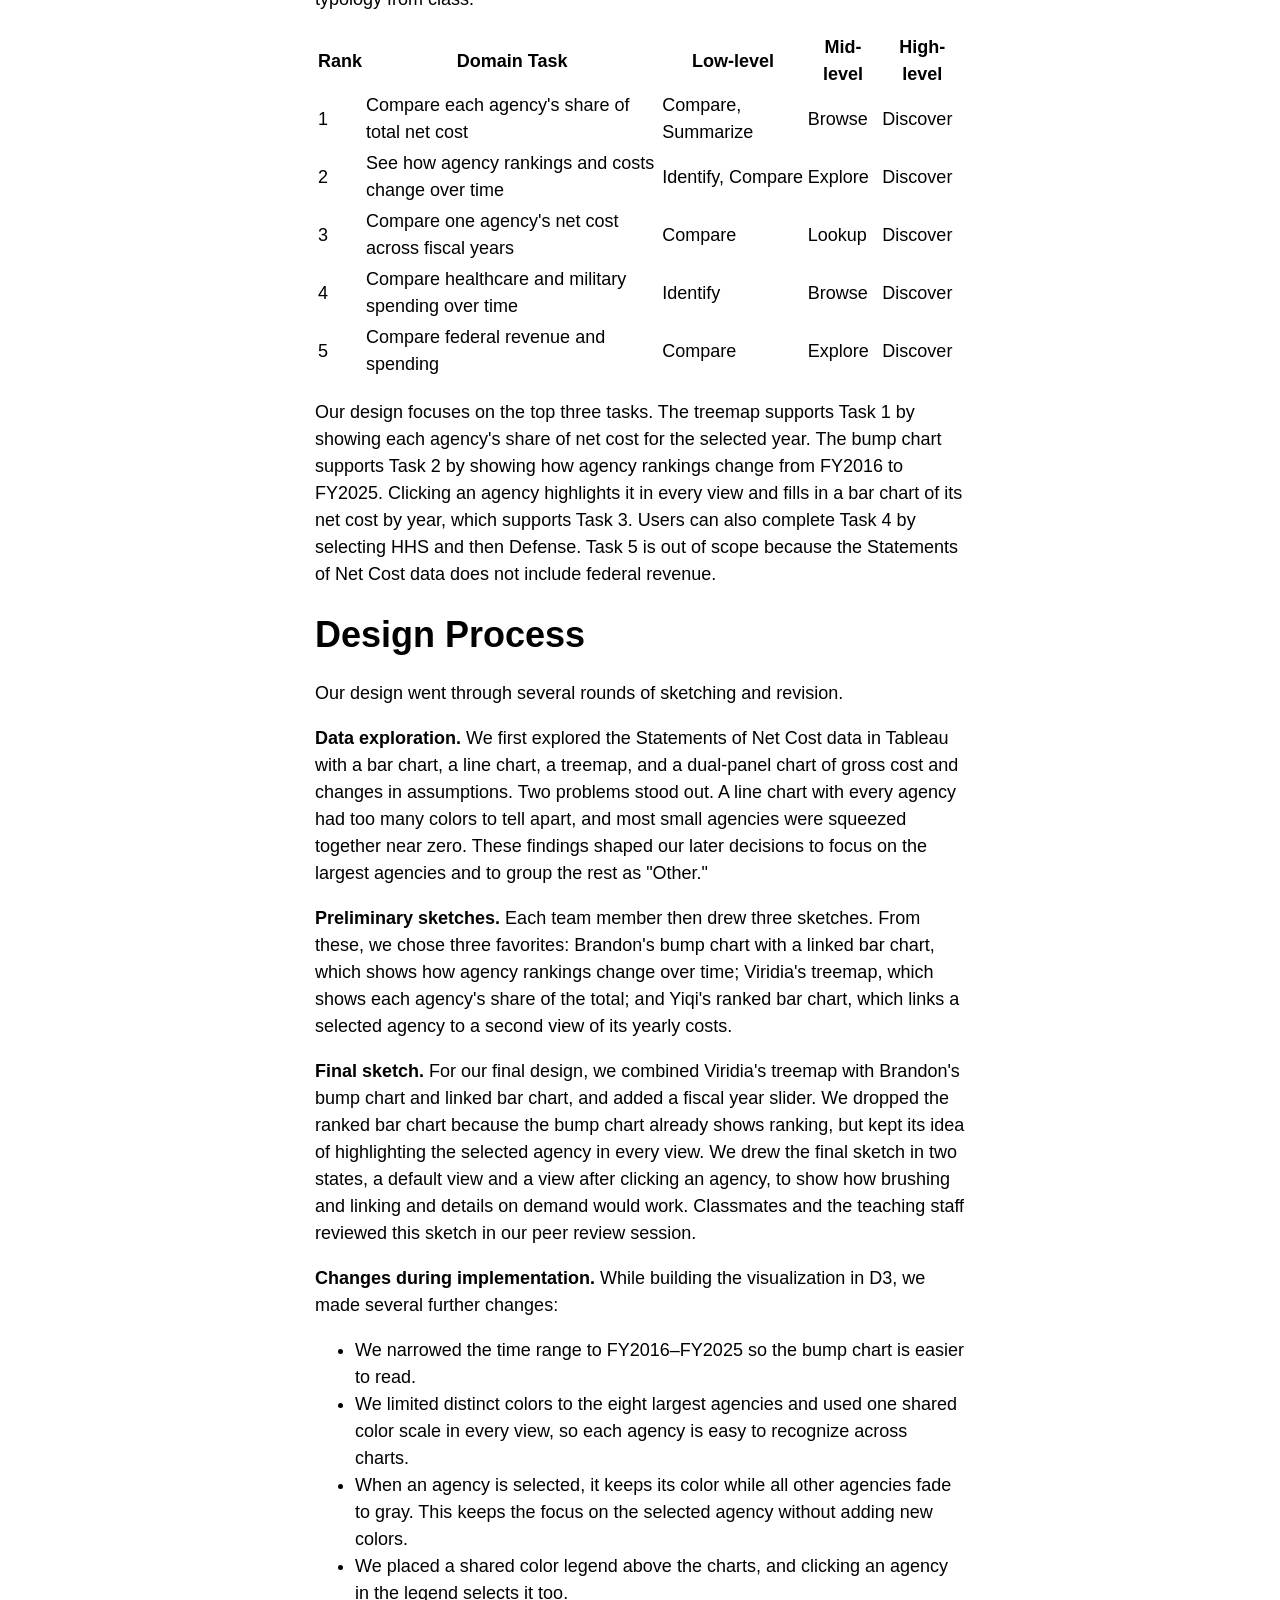
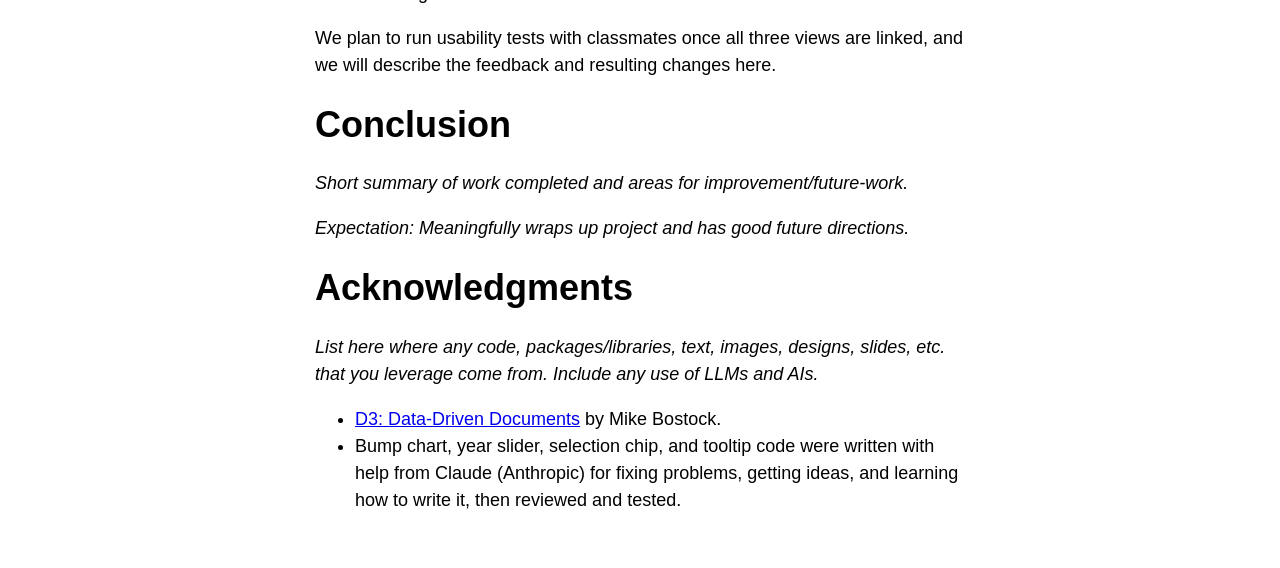
==== commit 58f82d42: "Merge branch 'main' of https://github.com/Kshao17/cosi116a-group9-final" ====
--- a/index.html
+++ b/index.html
@@ -7,7 +7,7 @@
   <meta charset="utf-8">
 
   <!-- Title -->
-  <title>Project Team #: Topic, COSI 116A F26</title>
+  <title>Project Team 9: U.S. Federal Agency Net Cost, COSI 116A F26</title>
 
   <!-- CSS Styling -->
   <link rel="stylesheet" href="style.css">
@@ -26,7 +26,7 @@
 <!-- Main page content -->
 
 <body>
-
+  <span id="forkongithub"><a href="https://github.com/Kshao17/cosi116a-group9-final">Fork me on GitHub</a></span>
   <!-- Your writeup goes here -->
   <div class="content-column">
 
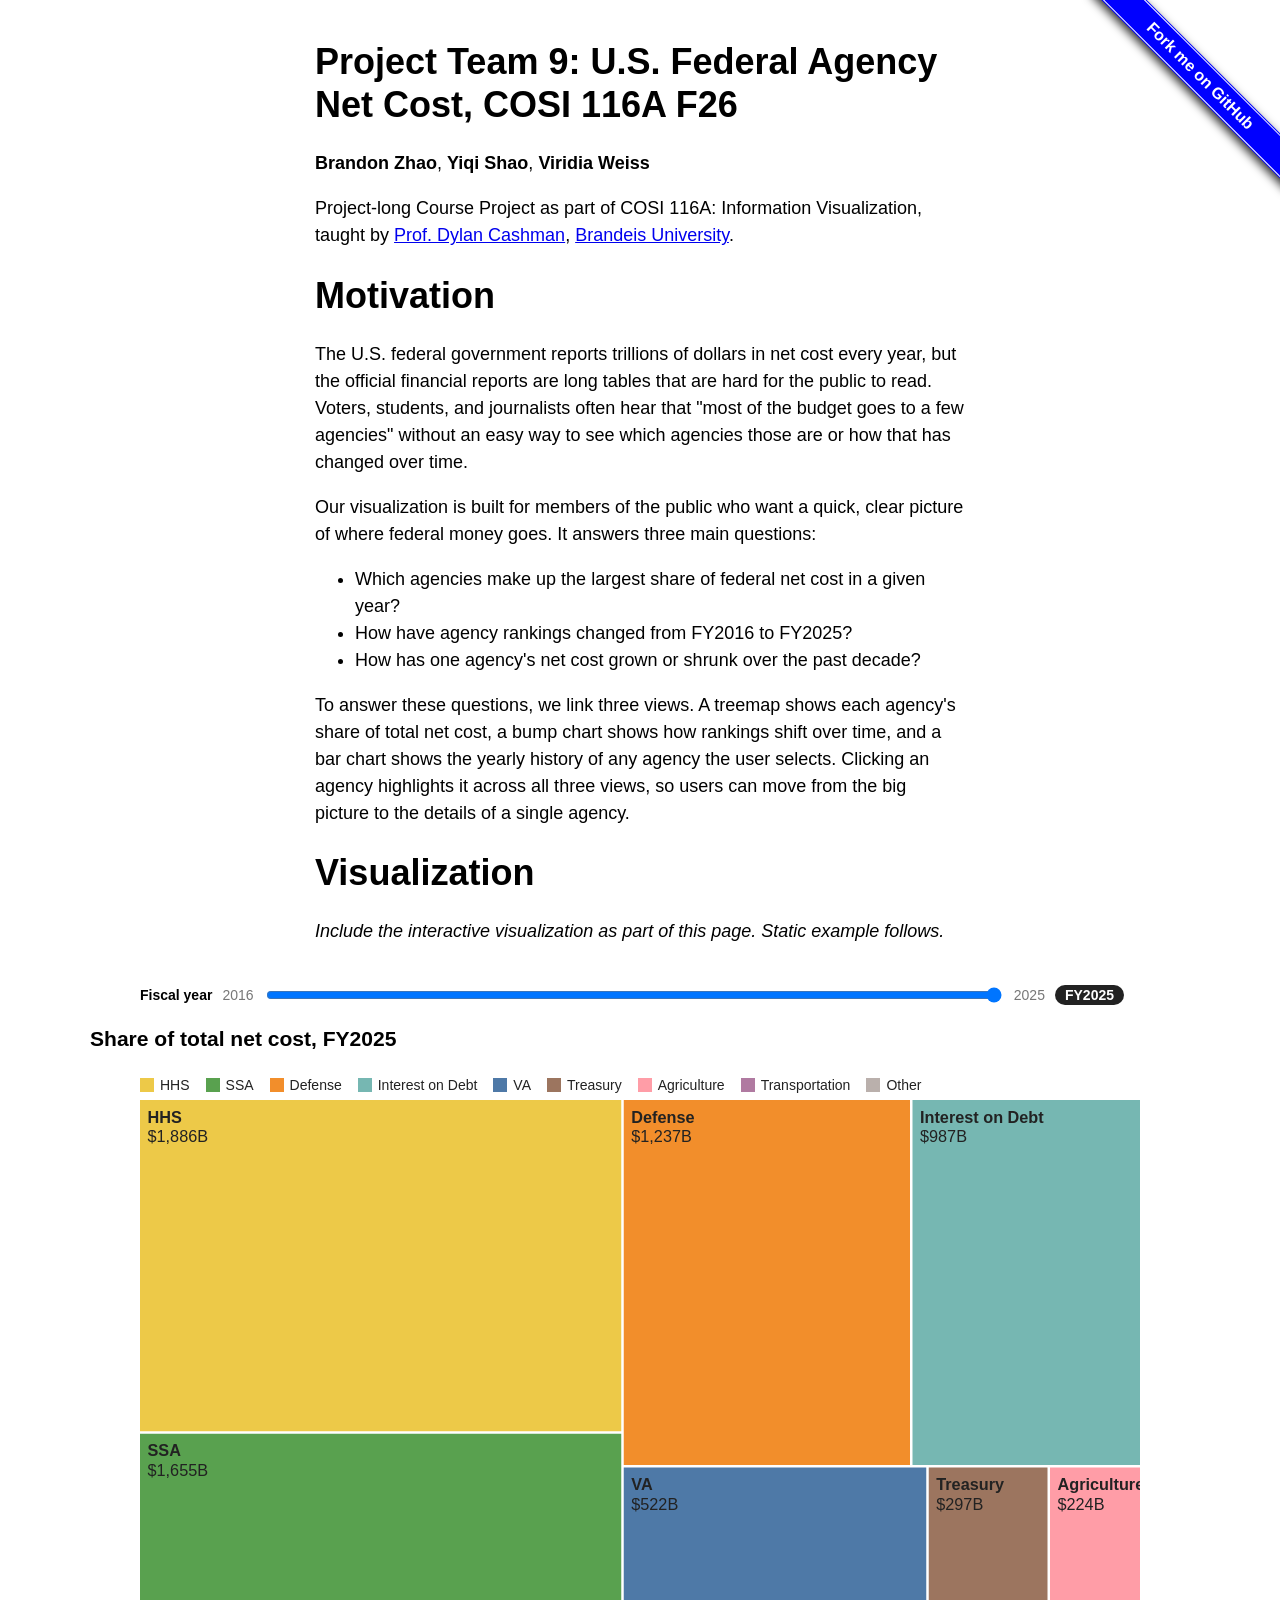
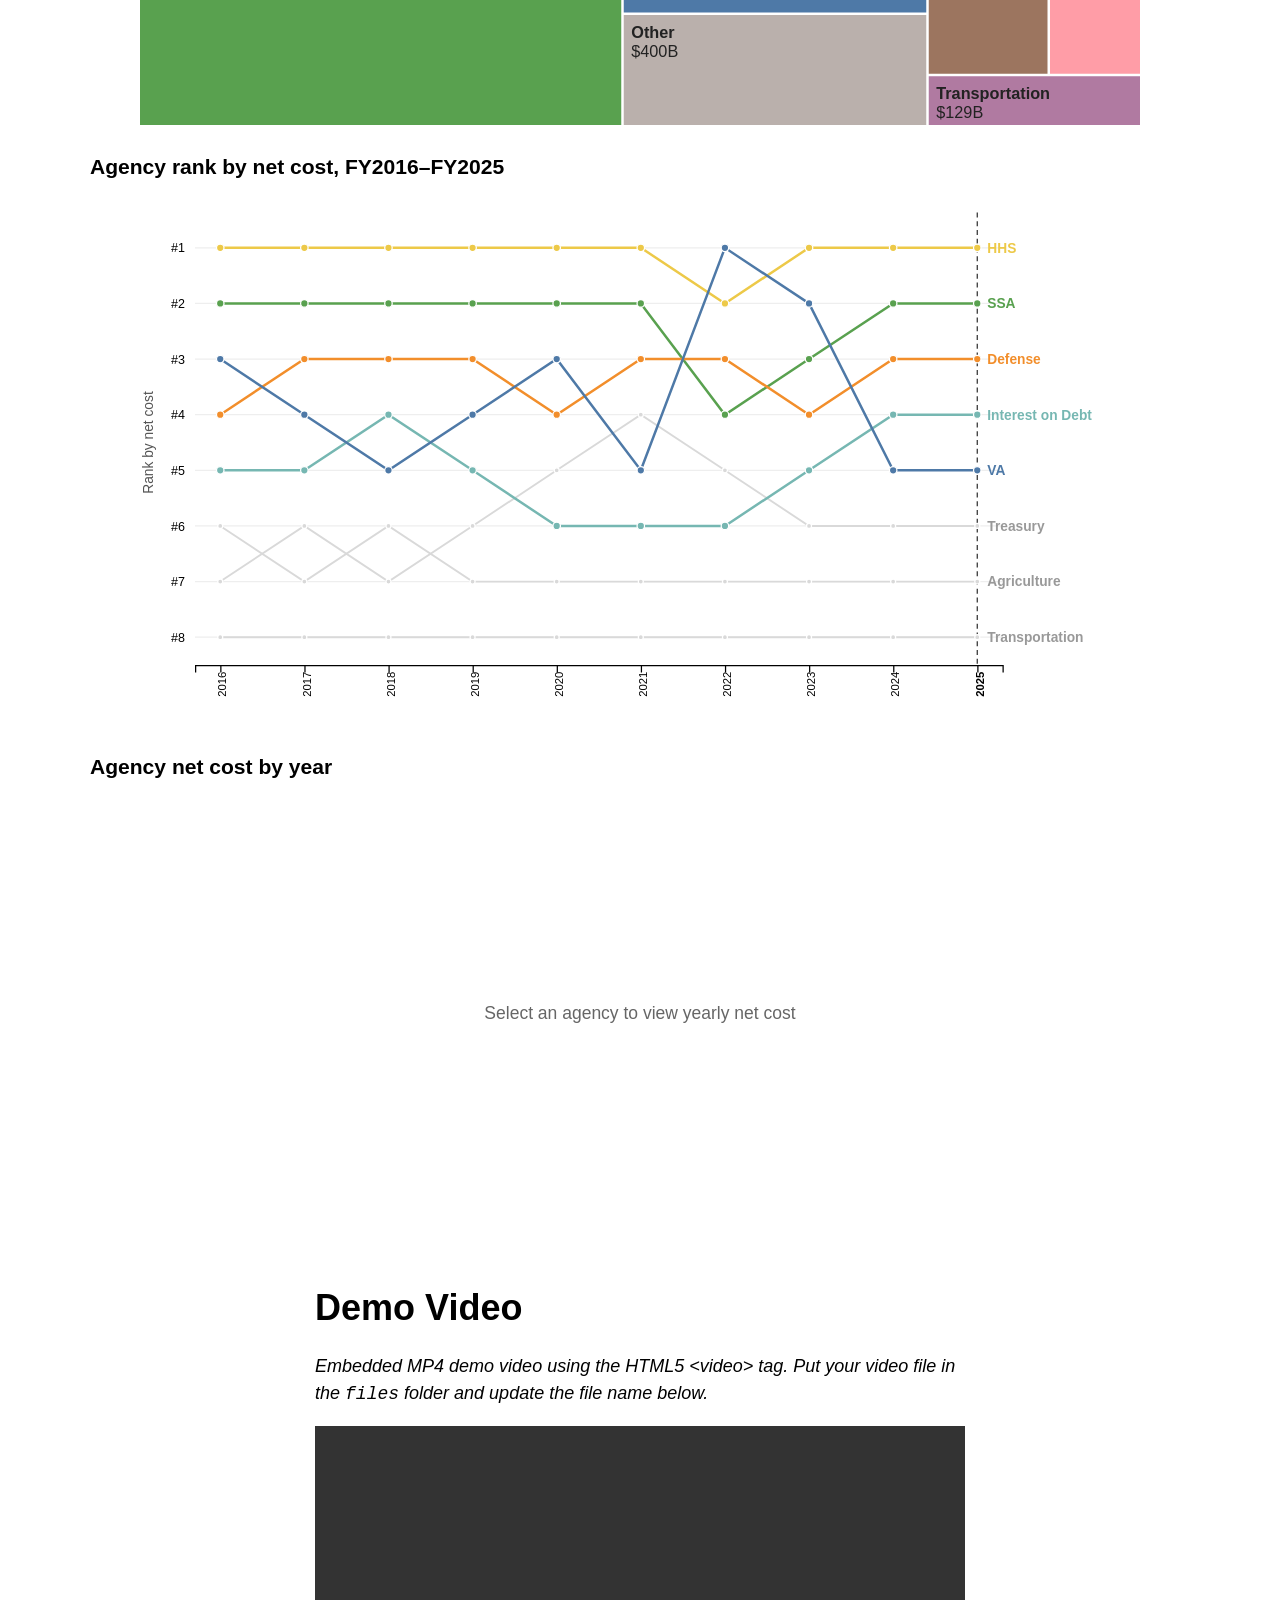
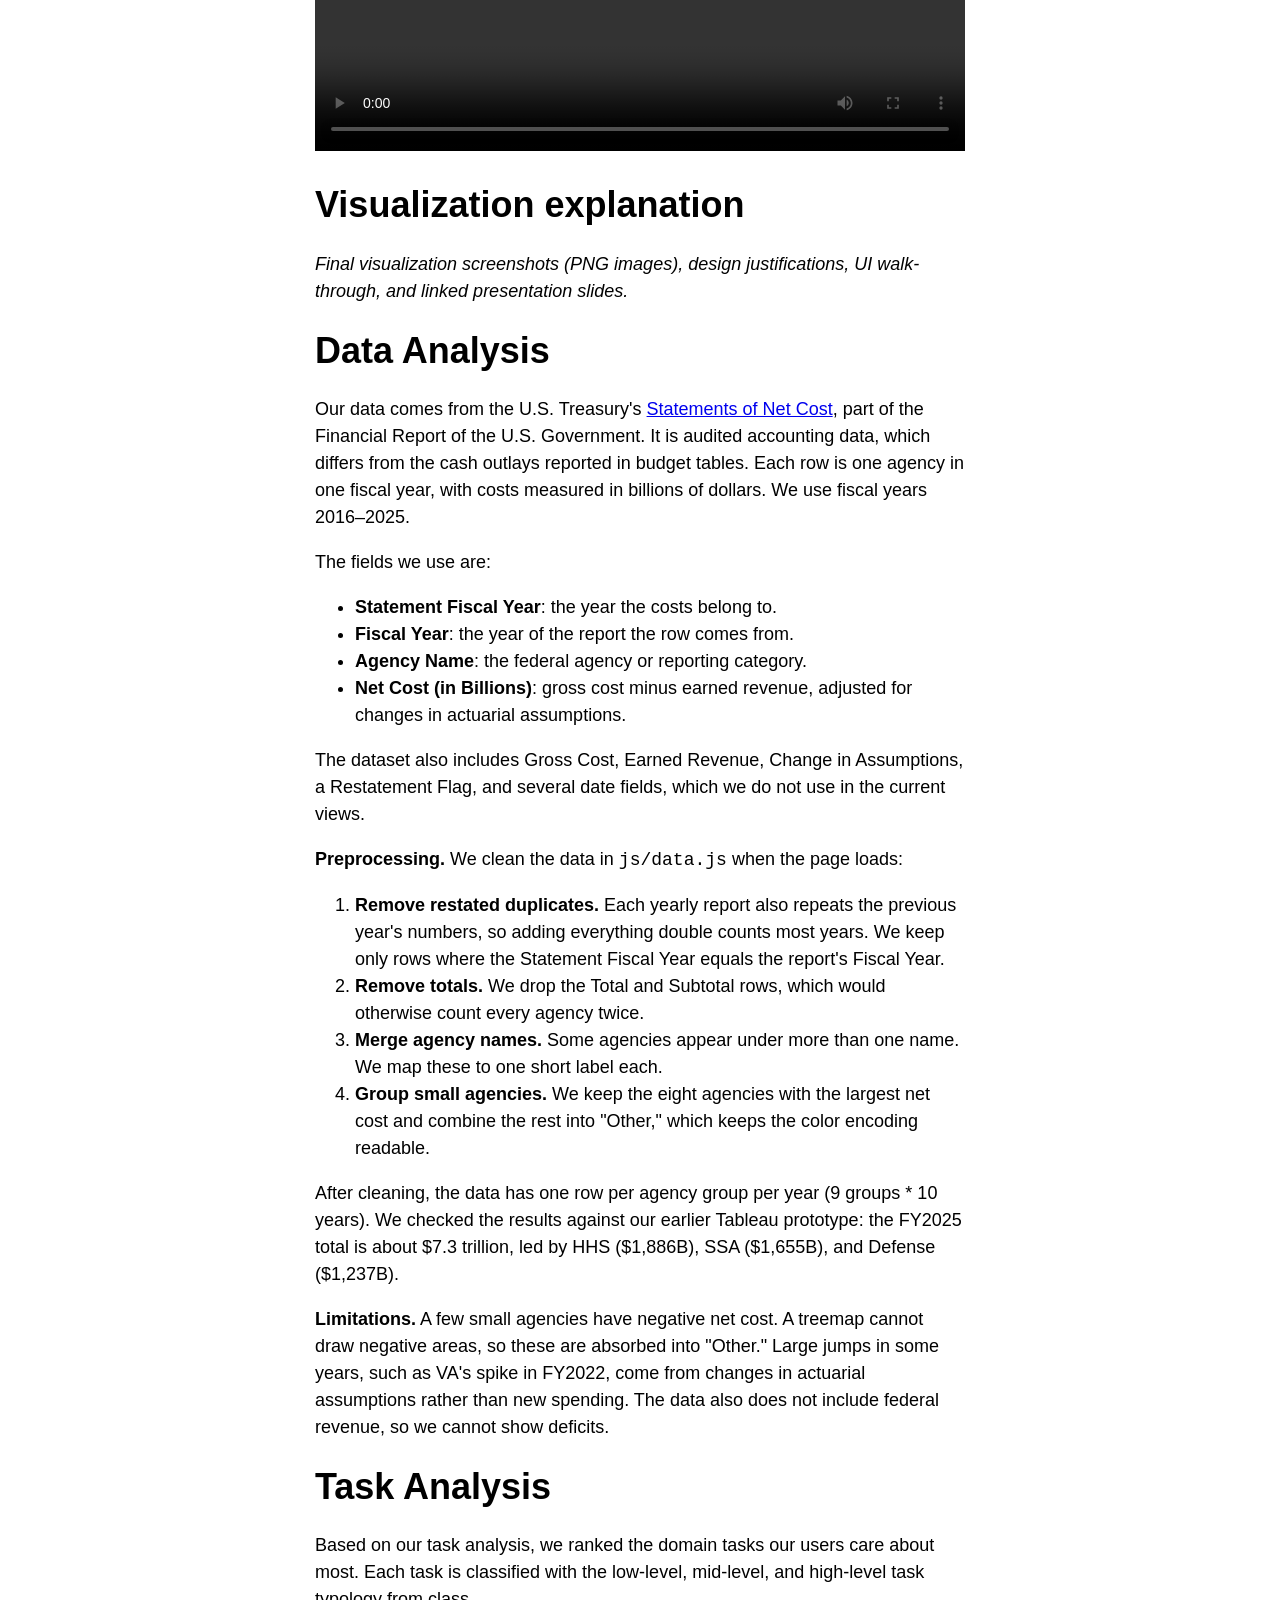
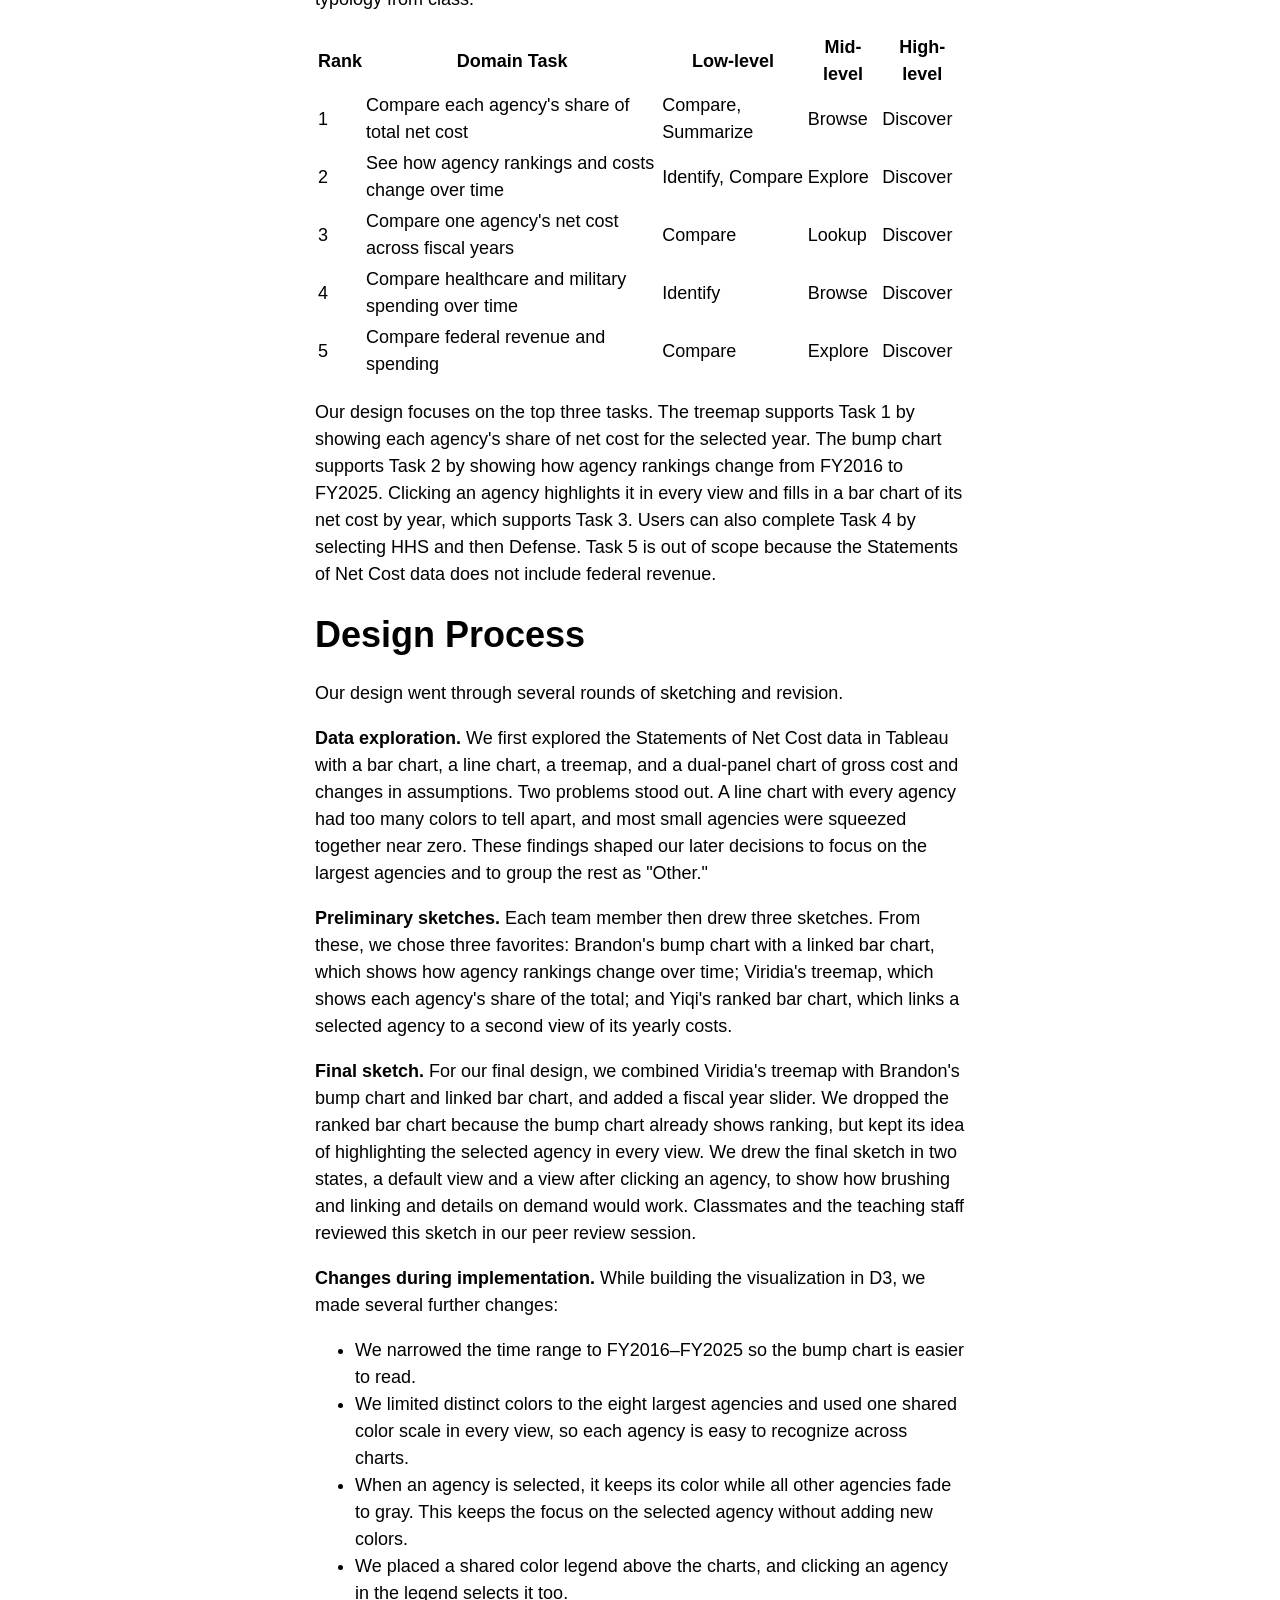
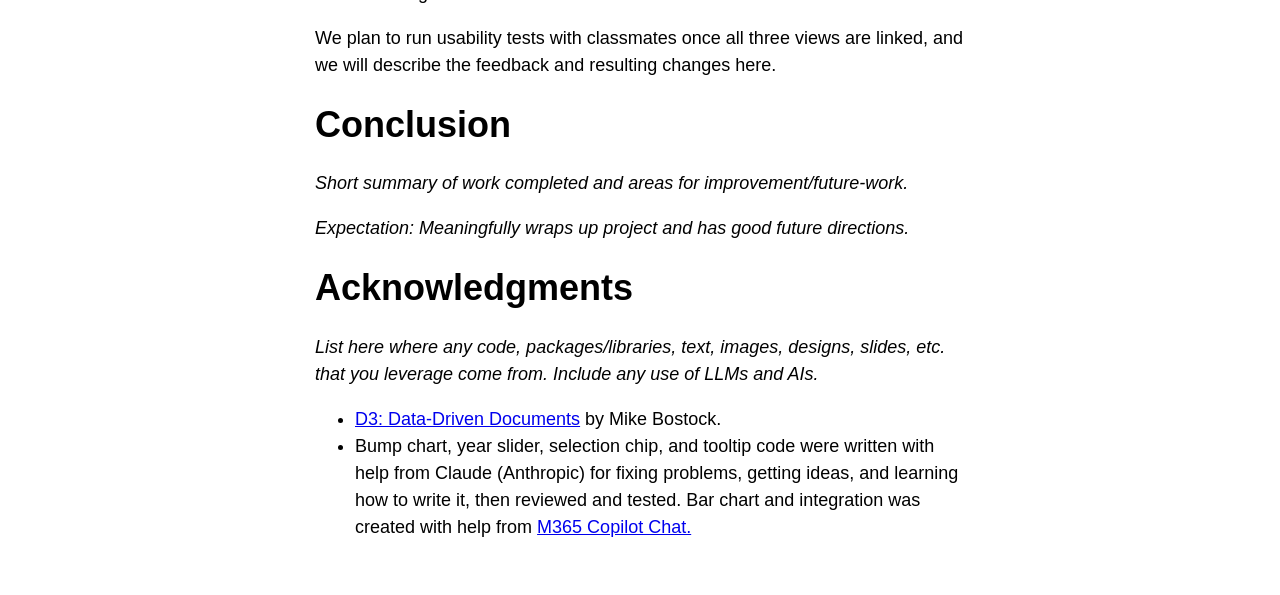
==== commit 42580358: "added bar chart acknowledgement" ====
--- a/index.html
+++ b/index.html
@@ -255,7 +255,9 @@
     <ul>
       <li><a href="https://d3js.org/">D3: Data-Driven Documents</a> by Mike Bostock.</li>
       <li>Bump chart, year slider, selection chip, and tooltip code were written with help from Claude (Anthropic) for
-        fixing problems, getting ideas, and learning how to write it, then reviewed and tested.</li>
+        fixing problems, getting ideas, and learning how to write it, then reviewed and tested. Bar chart and
+        integration was created with help from <a
+          href="https://www.brandeis.edu/its/software-systems/ai-tools/copilot.html">M365 Copilot Chat.</a></li>
     </ul>
 
   </div>
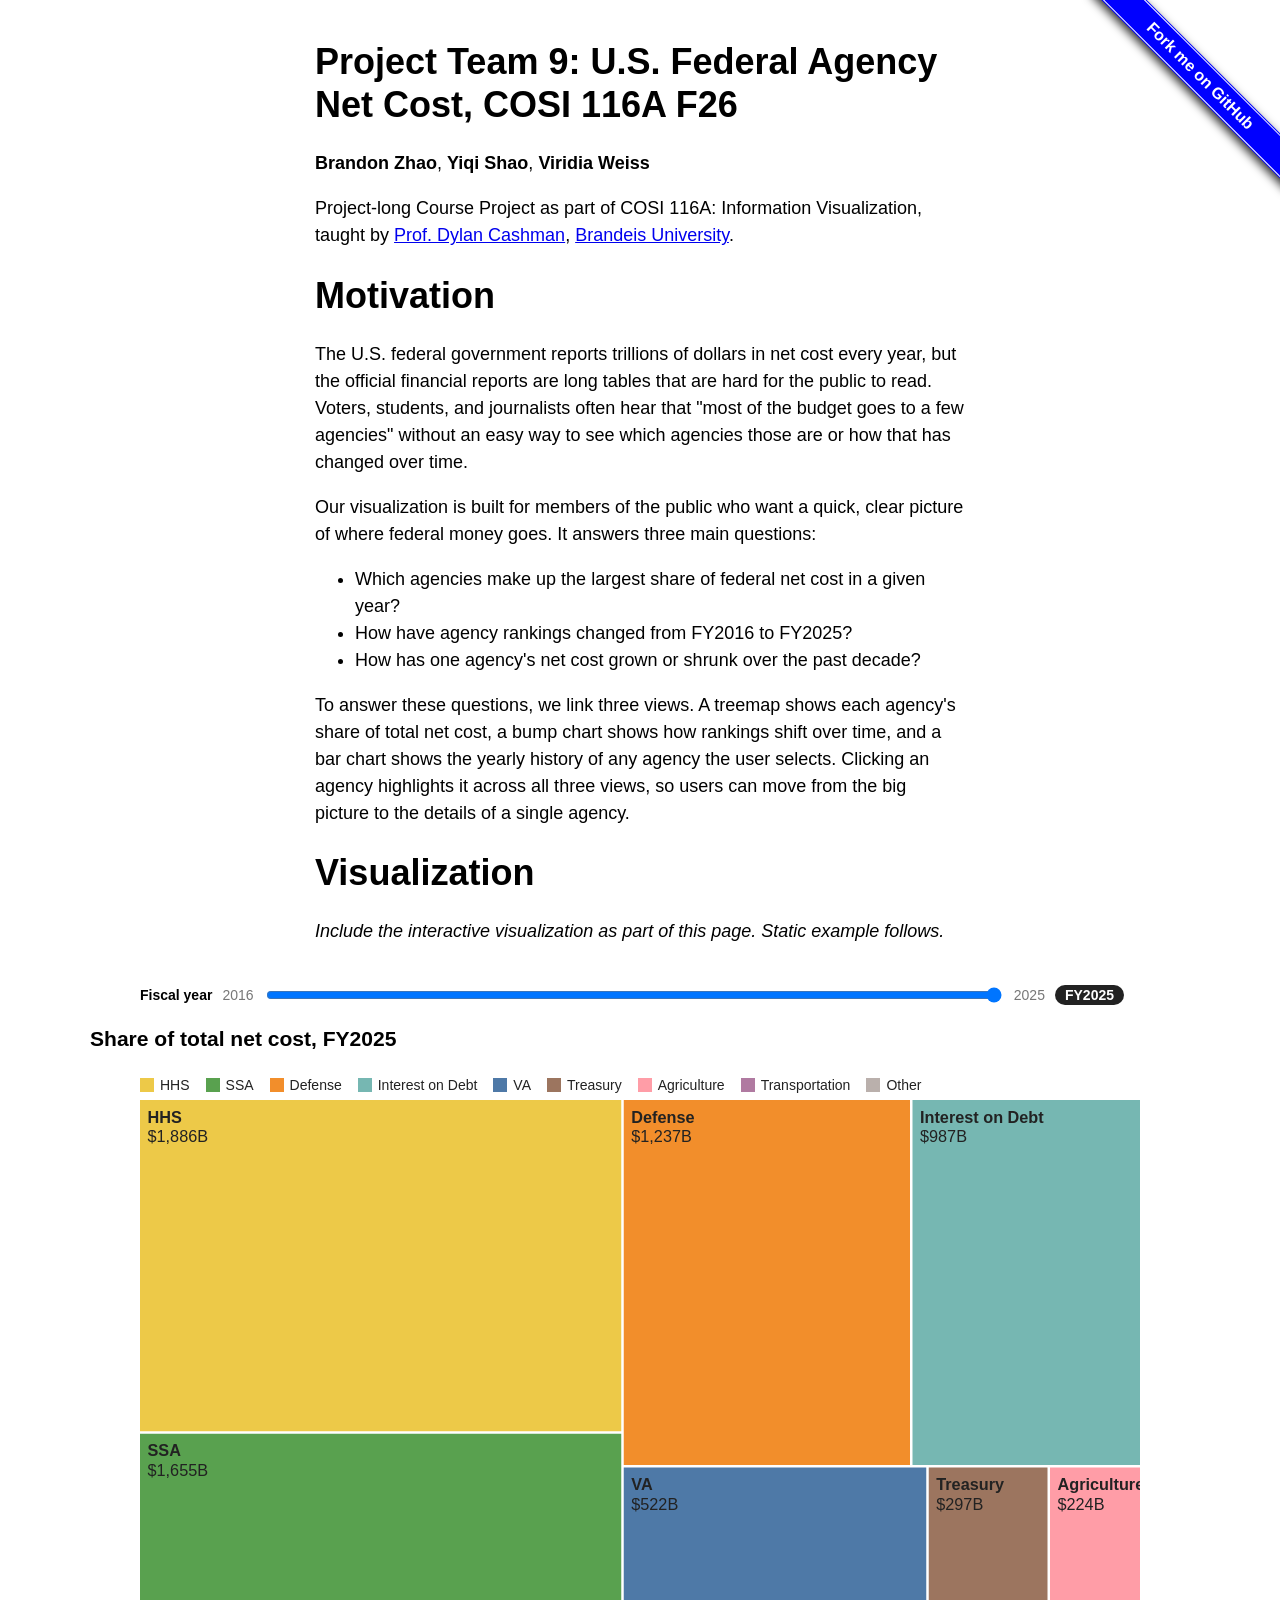
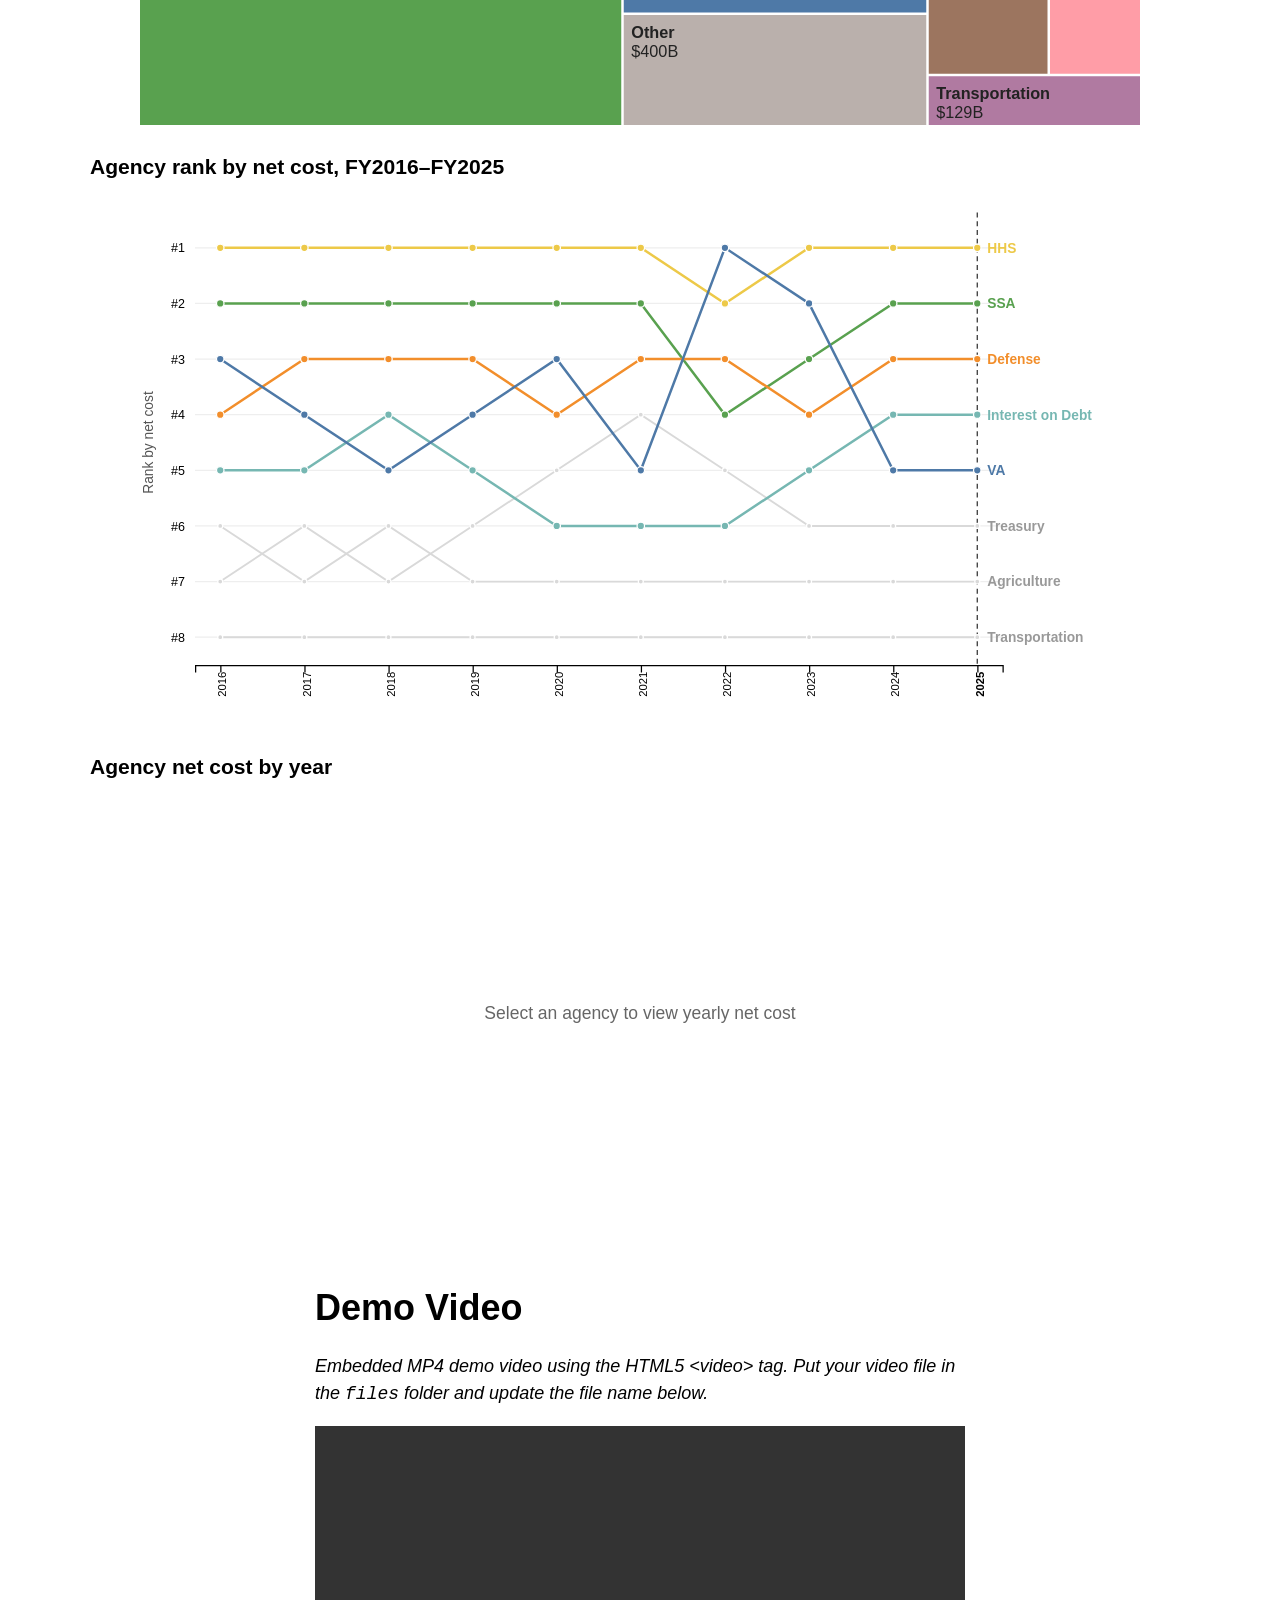
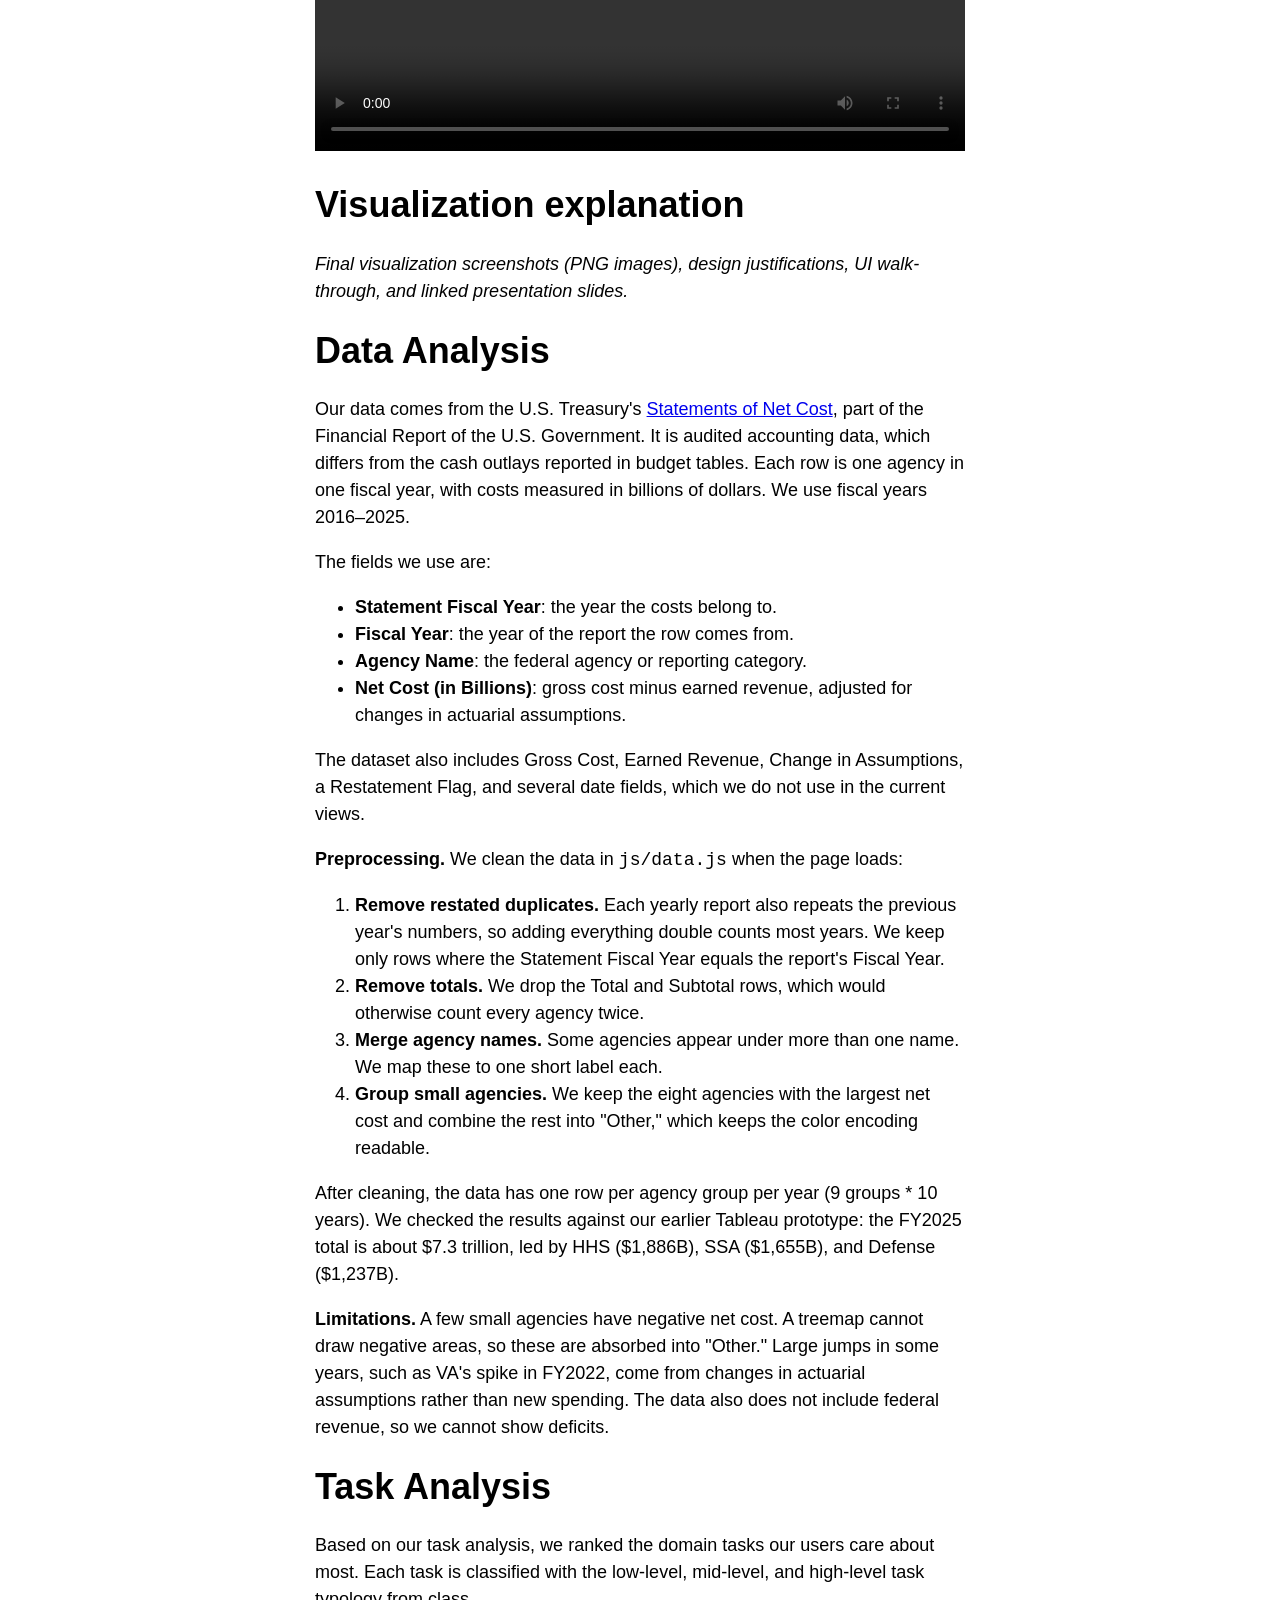
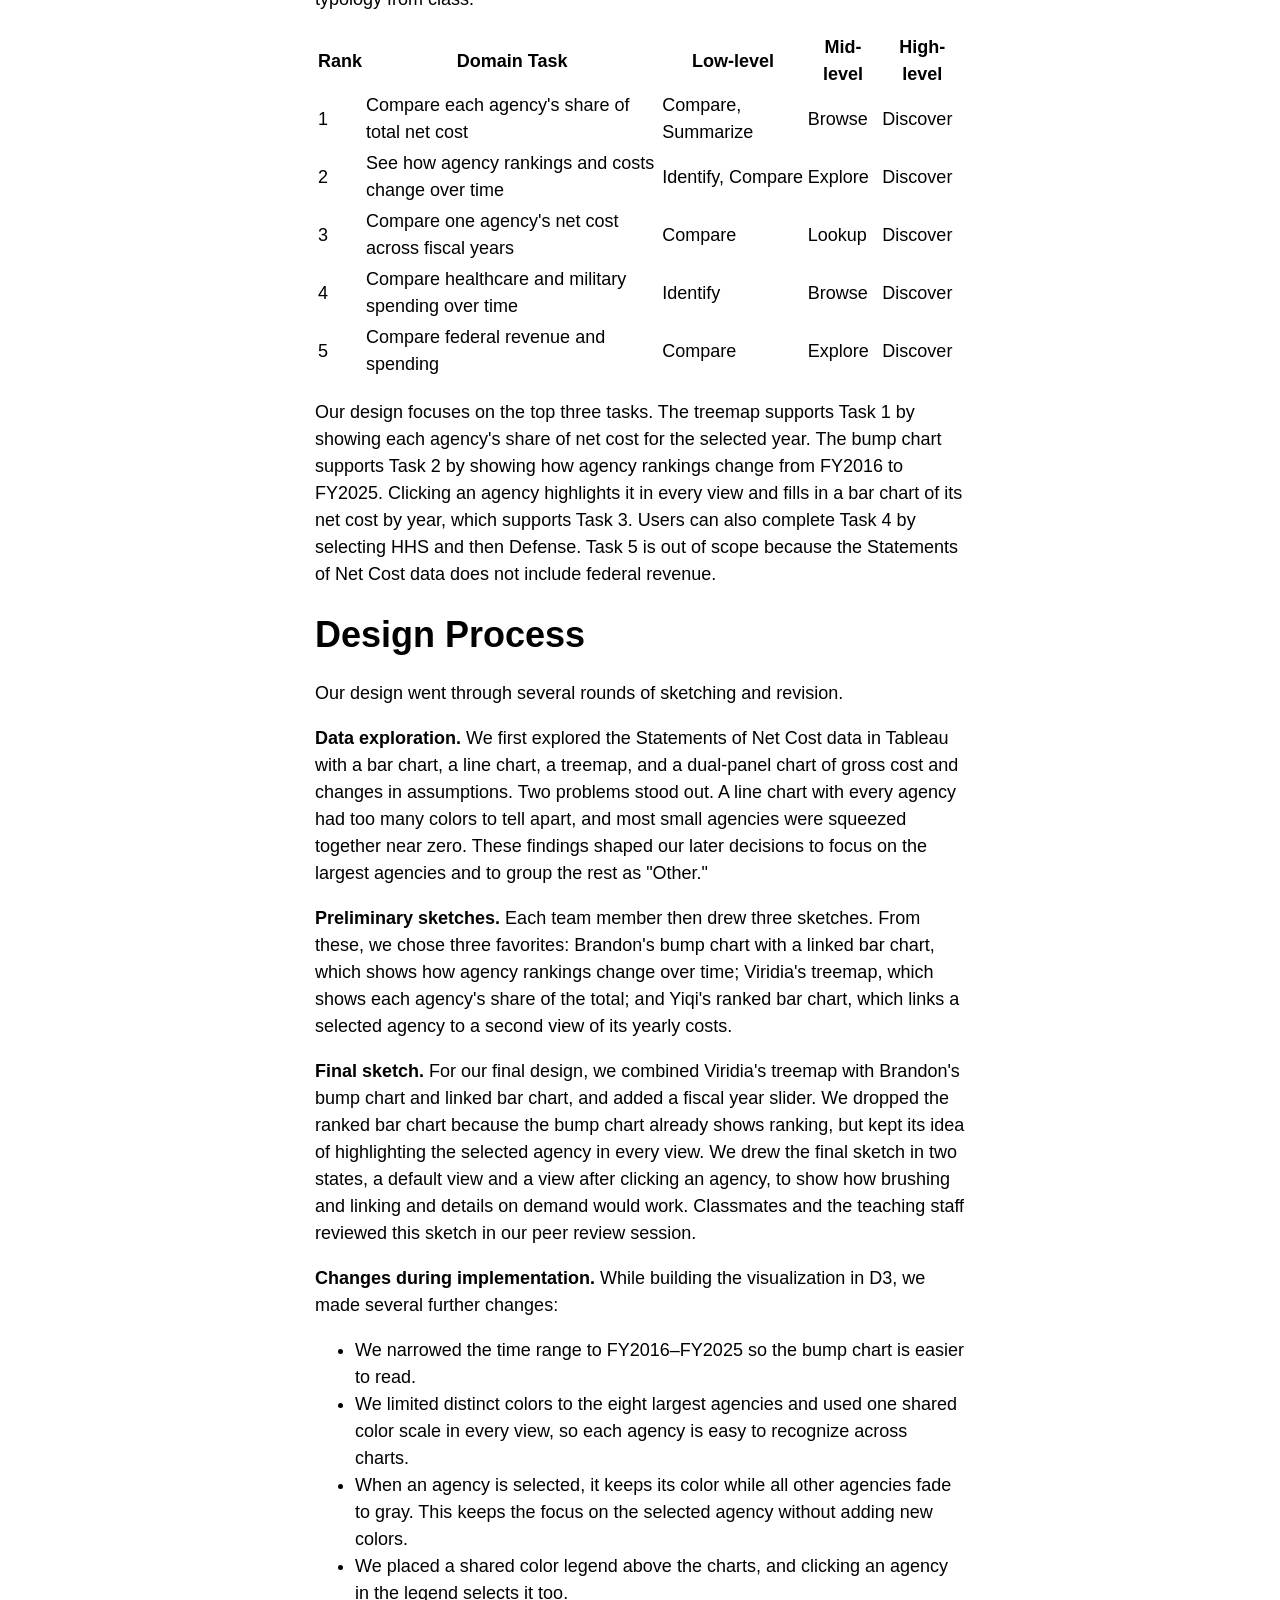
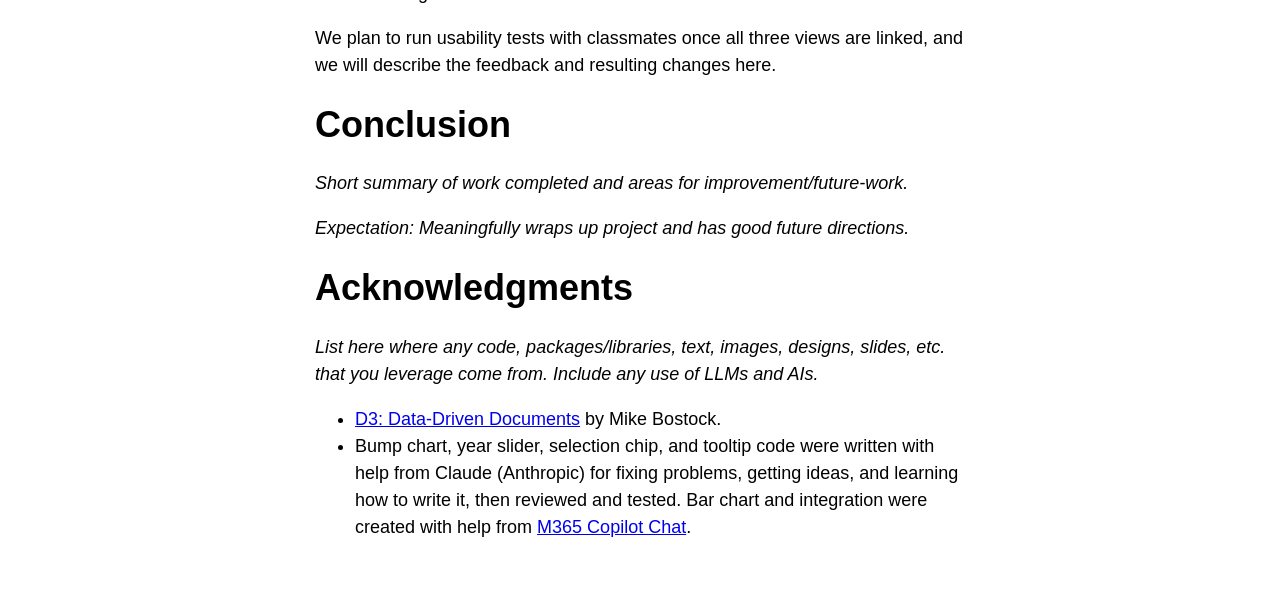
==== commit 33f056c3: "minor rewording" ====
--- a/index.html
+++ b/index.html
@@ -256,8 +256,8 @@
       <li><a href="https://d3js.org/">D3: Data-Driven Documents</a> by Mike Bostock.</li>
       <li>Bump chart, year slider, selection chip, and tooltip code were written with help from Claude (Anthropic) for
         fixing problems, getting ideas, and learning how to write it, then reviewed and tested. Bar chart and
-        integration was created with help from <a
-          href="https://www.brandeis.edu/its/software-systems/ai-tools/copilot.html">M365 Copilot Chat.</a></li>
+        integration were created with help from <a
+          href="https://www.brandeis.edu/its/software-systems/ai-tools/copilot.html">M365 Copilot Chat</a>.</li>
     </ul>
 
   </div>
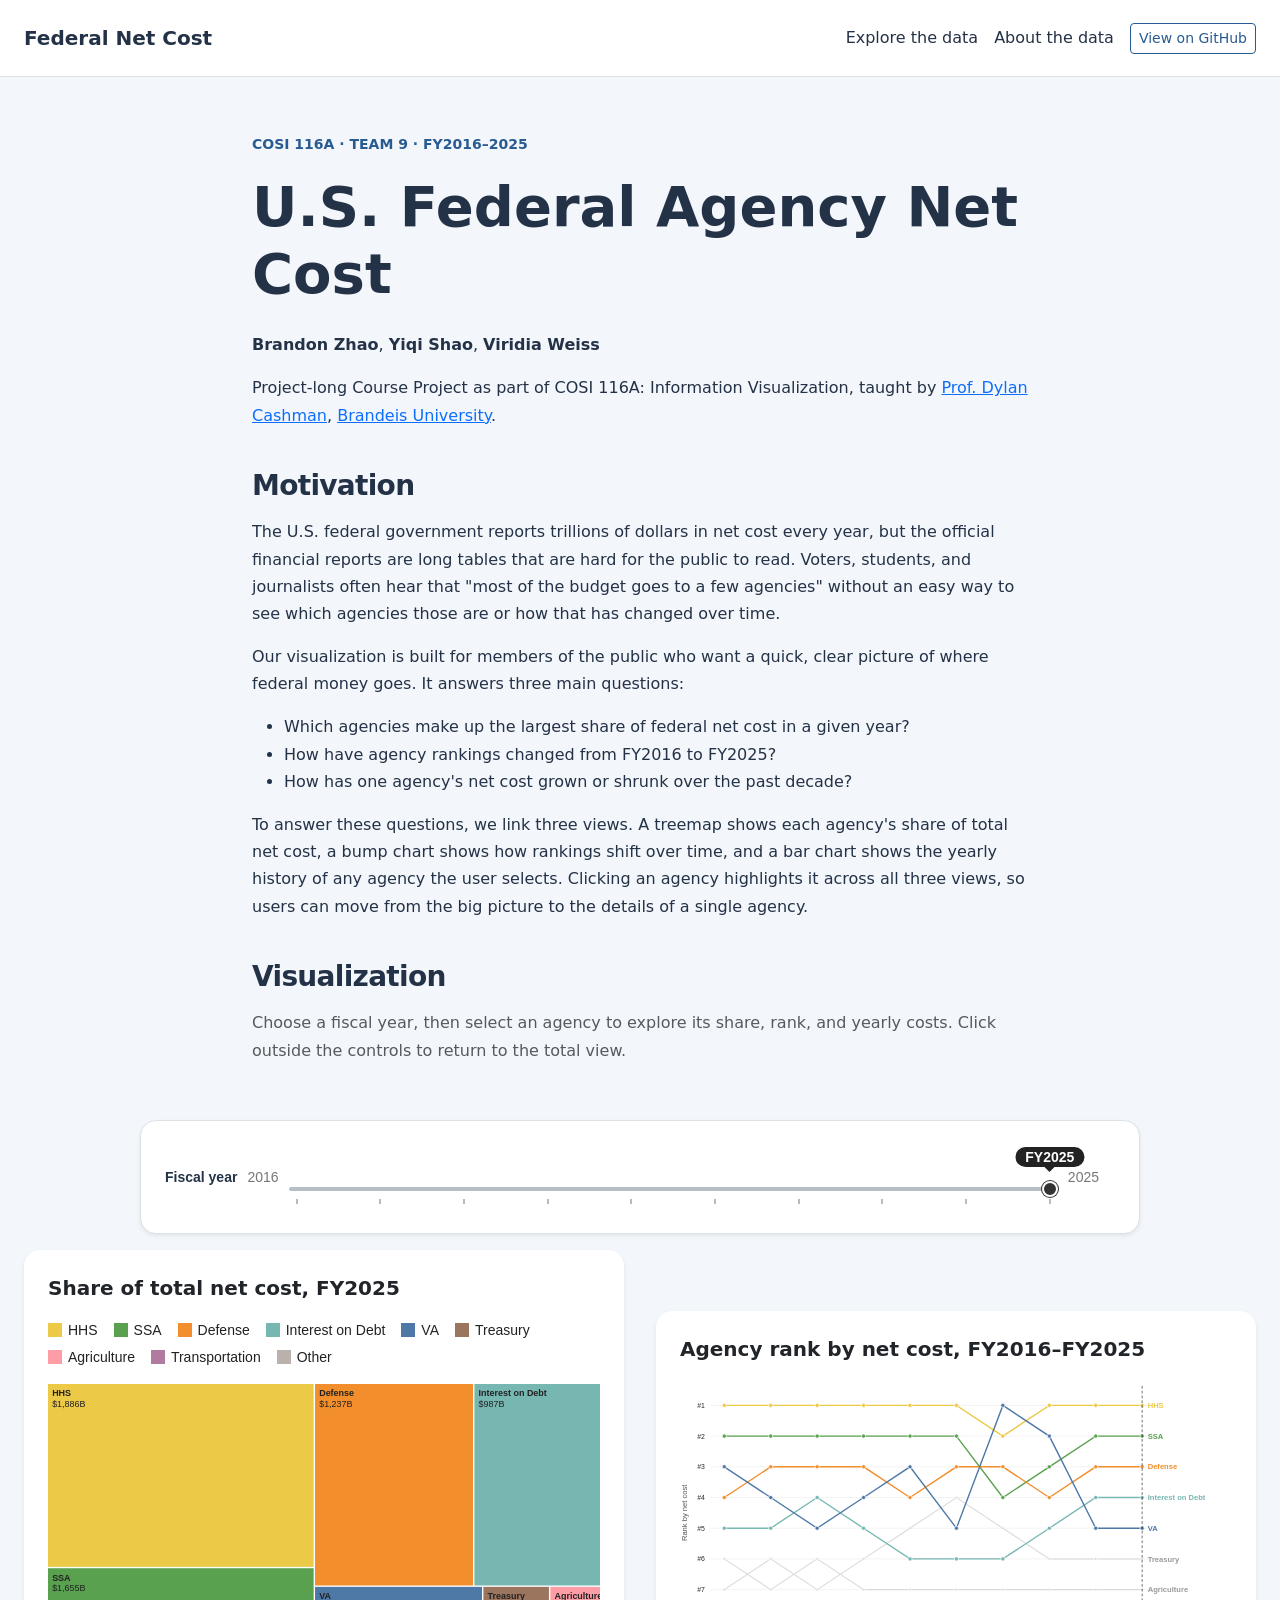
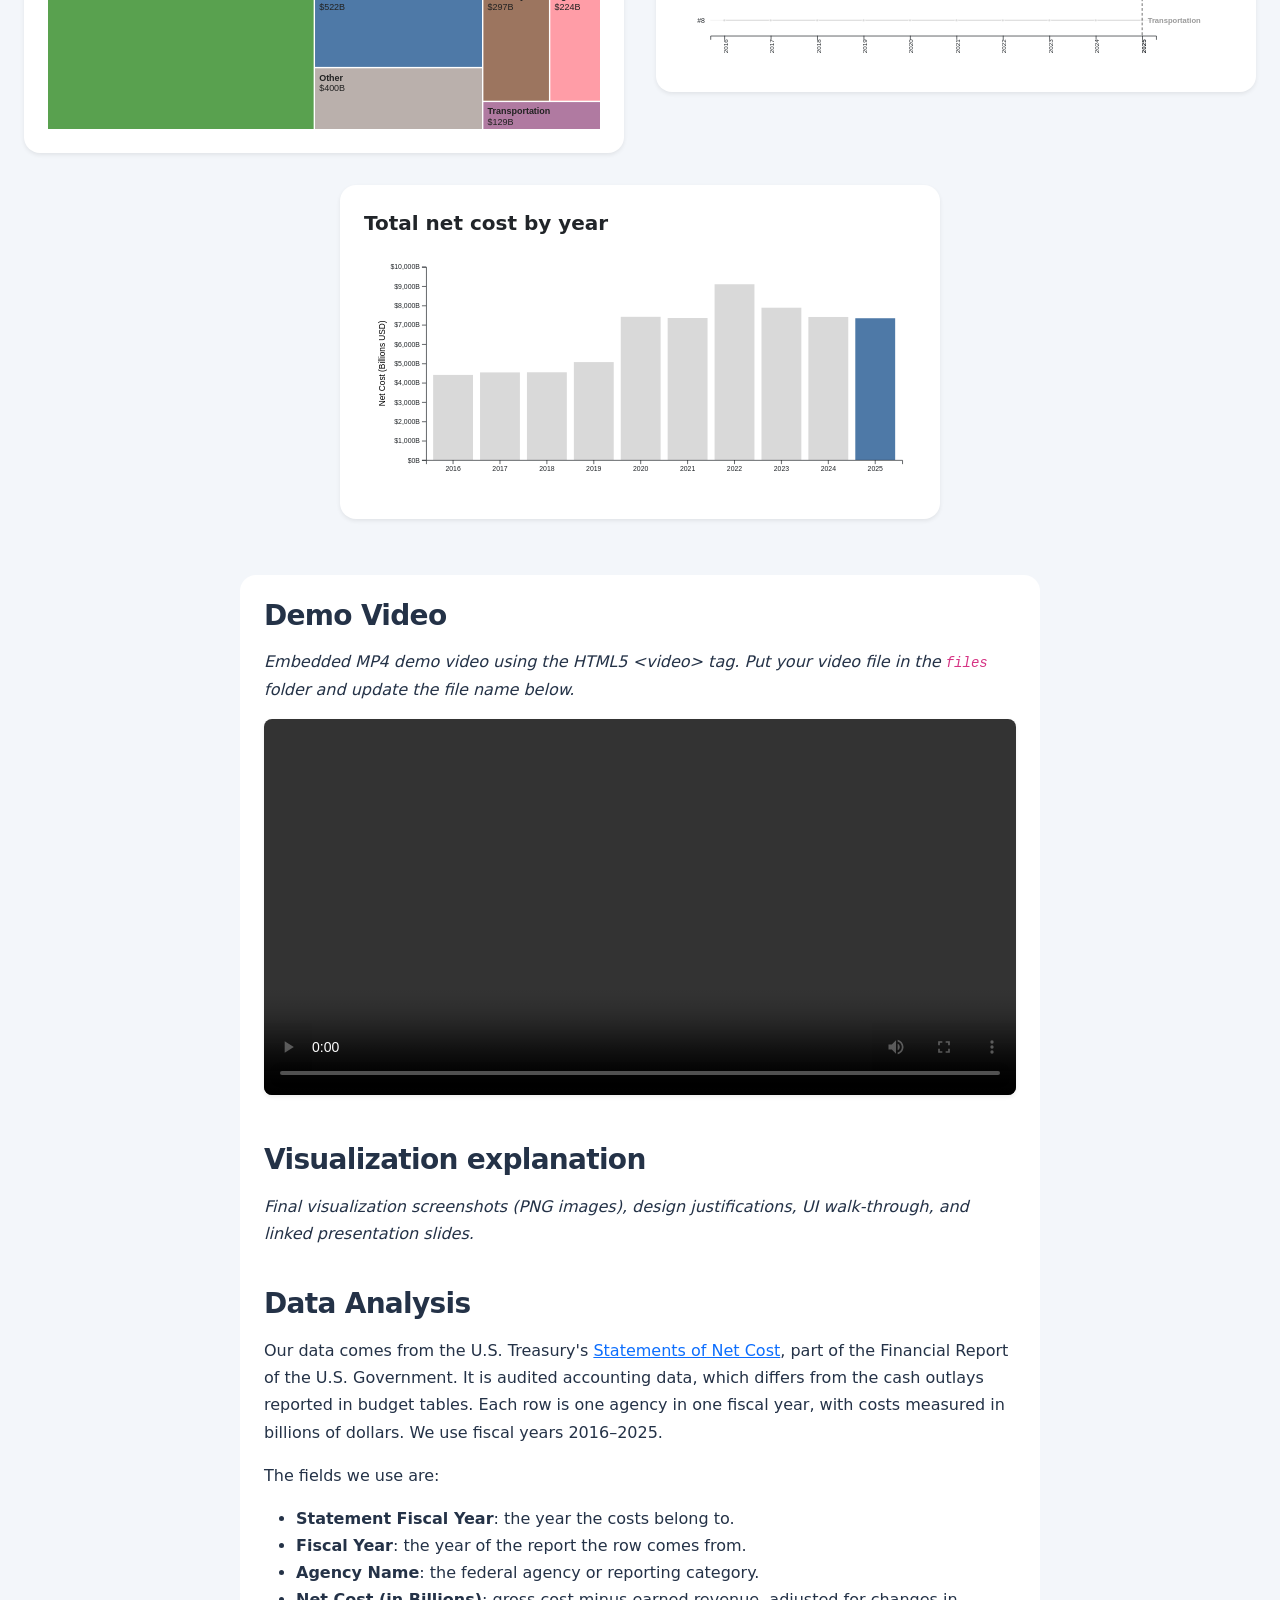
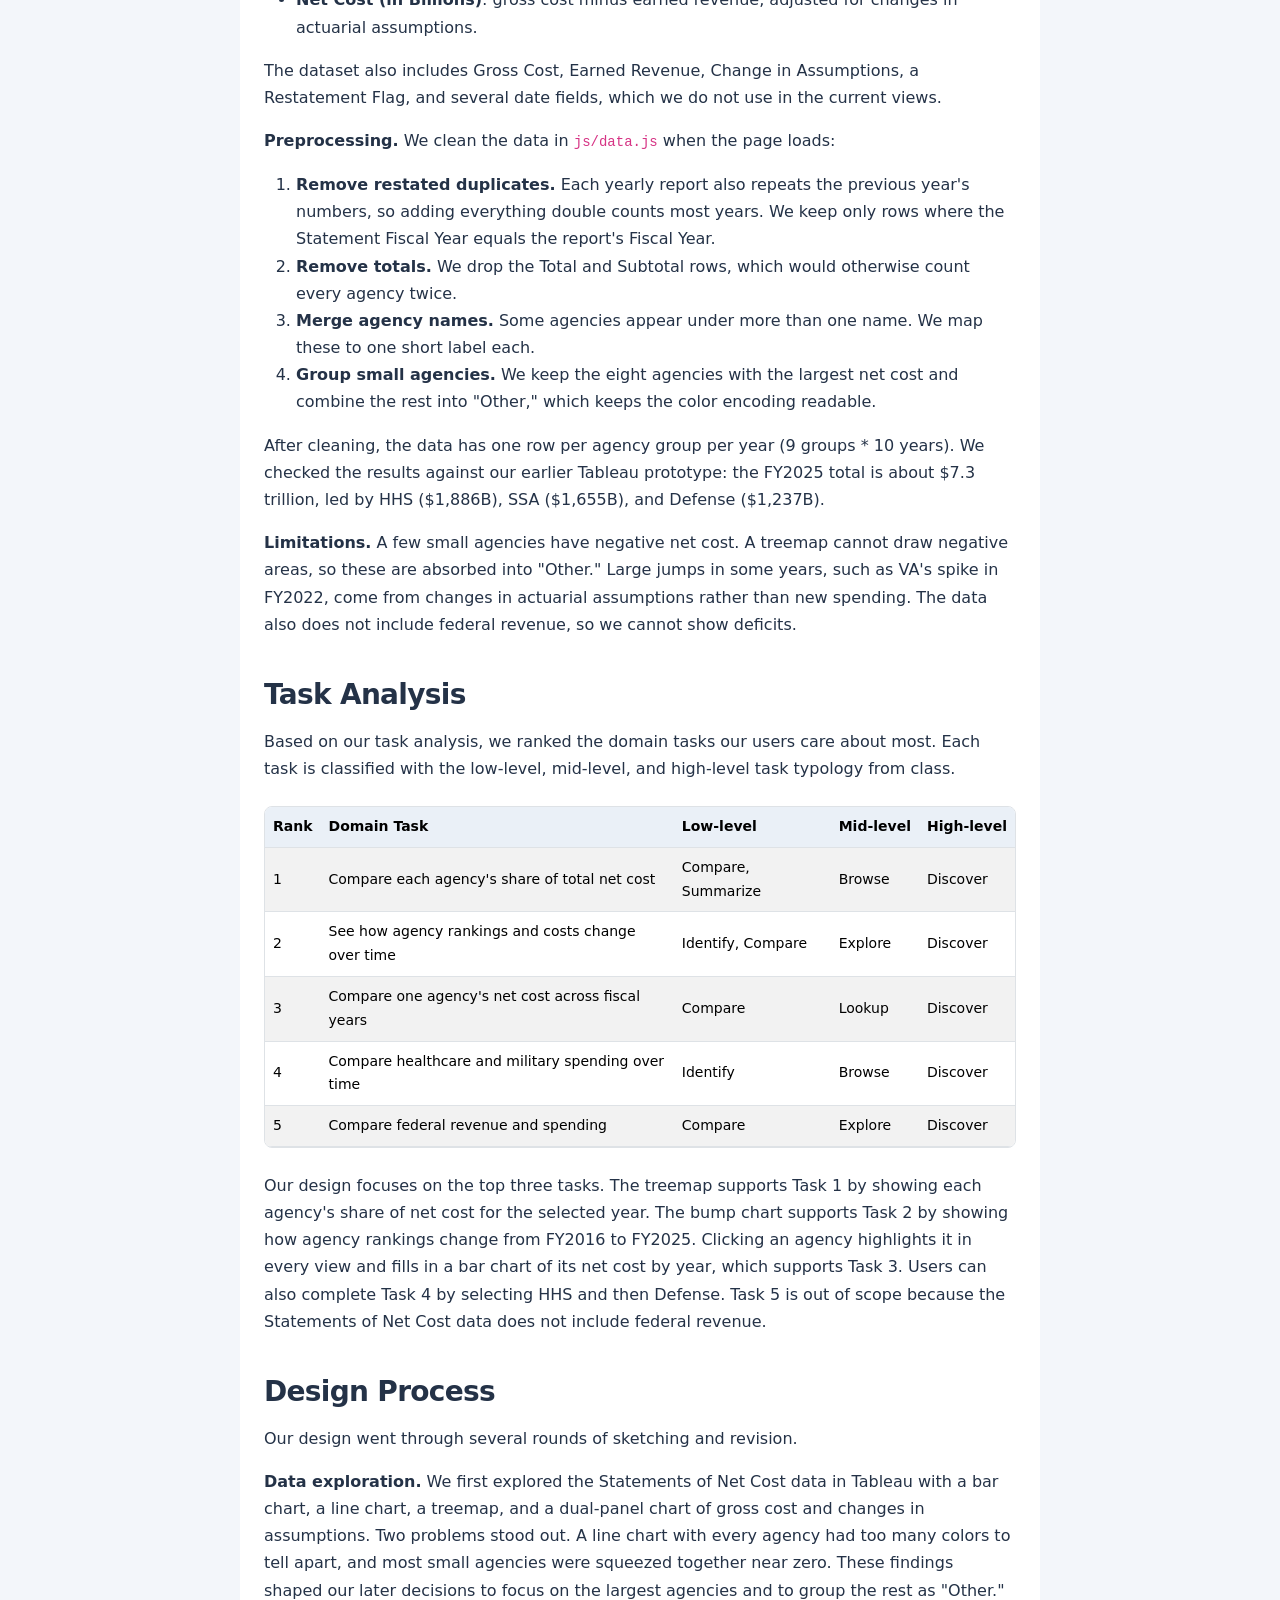
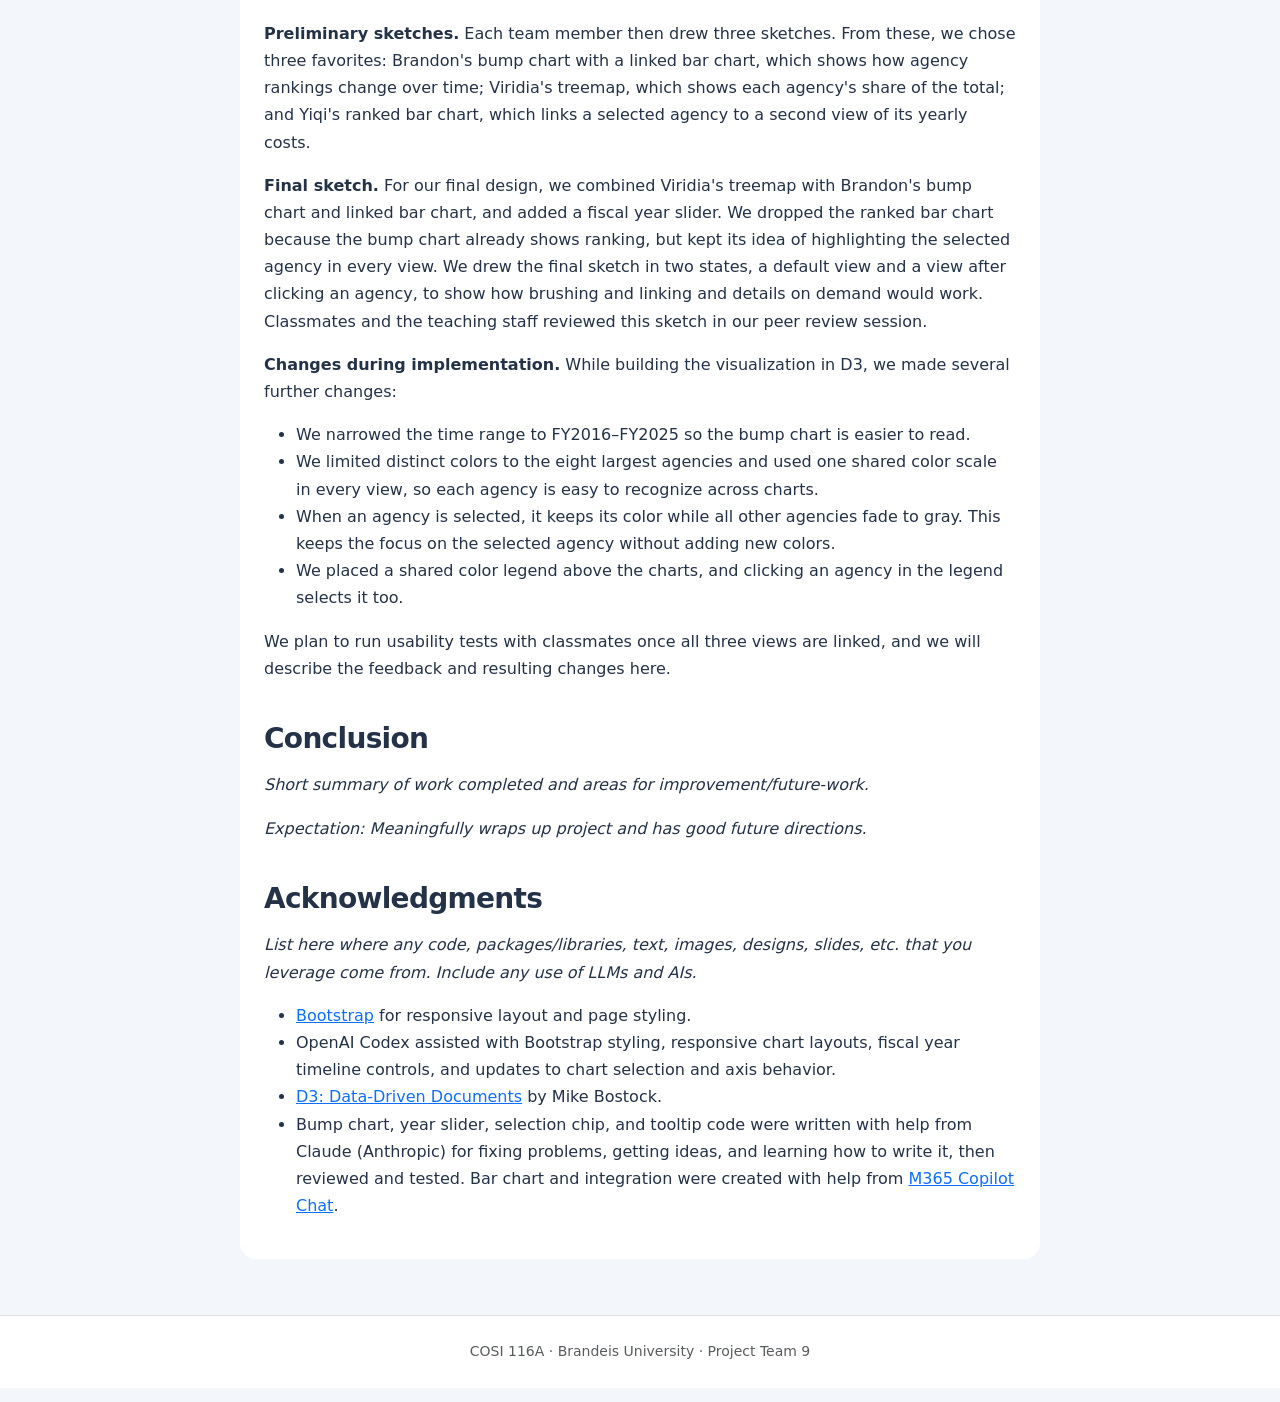
==== commit d633ed3c: "Update page styling and linked chart interactions" ====
--- a/index.html
+++ b/index.html
@@ -5,11 +5,13 @@
 
 <head>
   <meta charset="utf-8">
+  <meta name="viewport" content="width=device-width, initial-scale=1">
 
   <!-- Title -->
   <title>Project Team 9: U.S. Federal Agency Net Cost, COSI 116A F26</title>
 
   <!-- CSS Styling -->
+  <link rel="stylesheet" href="https://cdn.jsdelivr.net/npm/bootstrap@5.3.9/dist/css/bootstrap.min.css">
   <link rel="stylesheet" href="style.css">
 
   <!-- Favicons -->
@@ -26,11 +28,22 @@
 <!-- Main page content -->
 
 <body>
-  <span id="forkongithub"><a href="https://github.com/Kshao17/cosi116a-group9-final">Fork me on GitHub</a></span>
+  <nav class="navbar bg-white border-bottom" aria-label="Main navigation">
+    <div class="container-fluid page-shell d-flex flex-wrap gap-3 py-2">
+      <a class="navbar-brand fw-bold" href="#">Federal Net Cost</a>
+      <div class="d-flex flex-wrap align-items-center gap-3">
+        <a class="nav-link" href="#visualization">Explore the data</a>
+        <a class="nav-link" href="#analysis">About the data</a>
+        <a class="btn btn-outline-primary btn-sm" href="https://github.com/Kshao17/cosi116a-group9-final">View on GitHub</a>
+      </div>
+    </div>
+  </nav>
+  <main>
   <!-- Your writeup goes here -->
-  <div class="content-column">
-
-    <h1>Project Team 9: U.S. Federal Agency Net Cost, COSI 116A F26</h1>
+  <div class="content-column container">
+
+    <p class="text-primary fw-semibold small text-uppercase mb-3">COSI 116A · Team 9 · FY2016–2025</p>
+    <h1 class="display-4 fw-bold mb-4">U.S. Federal Agency Net Cost</h1>
 
     <p><strong>Brandon Zhao</strong>, <strong>Yiqi Shao</strong>, <strong>Viridia Weiss</strong></p>
 
@@ -39,7 +52,7 @@
         University</a>.</p>
 
 
-    <h1>Motivation</h1>
+    <h2 class="section-heading">Motivation</h2>
 
     <p>The U.S. federal government reports trillions of dollars in net cost every year, but the official financial
       reports are long tables that are hard for the public to read. Voters, students, and journalists often hear that
@@ -59,51 +72,59 @@
       Clicking an agency highlights it across all three views, so users can move from the big picture to the details of
       a single agency.</p>
 
-    <h1>Visualization</h1>
-
-    <p><em>Include the interactive visualization as part of this page. Static example follows.</em></p>
+    <h2 class="section-heading">Visualization</h2>
+
+    <p class="text-body-secondary">Choose a fiscal year, then select an agency to explore its share, rank, and yearly costs. Click outside the controls to return to the total view.</p>
 
   </div>
 
   <!-- Your visualization here -->
-  <div class="vis-holder">
+  <div id="visualization" class="vis-holder container-fluid page-shell">
     <!-- Controls: year slider and the "Selected: X ×" chip -->
-    <div class="controls">
+    <div class="controls bg-white border rounded-4 shadow-sm p-3 p-md-4">
       <div id="year-slider"></div>
       <div id="selection-chip"></div>
     </div>
 
-    <h3 id="treemap-title"></h3>
-    <div id="legend"></div>
-    <div id="treemap"></div>
-
-    <h3 id="bumpchart-title"></h3>
-    <div id="bumpchart"></div>
-
-    <h3 id="barchart-title">Agency net cost by year</h3>
-    <div id="barchart"></div>
+    <div class="charts">
+      <section class="chart-panel card border-0 shadow-sm p-3 p-md-4" aria-labelledby="treemap-title">
+        <h3 class="h5 fw-semibold" id="treemap-title"></h3>
+        <div id="legend"></div>
+        <div id="treemap"></div>
+      </section>
+
+      <section class="chart-panel card border-0 shadow-sm p-3 p-md-4" aria-labelledby="bumpchart-title">
+        <h3 class="h5 fw-semibold" id="bumpchart-title"></h3>
+        <div id="bumpchart"></div>
+      </section>
+
+      <section class="chart-panel card border-0 shadow-sm p-3 p-md-4" aria-labelledby="barchart-title">
+        <h3 class="h5 fw-semibold" id="barchart-title">Total net cost by year</h3>
+        <div id="barchart"></div>
+      </section>
+    </div>
   </div>
 
   <!-- Your writeup goes here -->
-  <div class="content-column">
-
-    <h1>Demo Video</h1>
+  <div class="content-column container report-content">
+
+    <h2 class="section-heading">Demo Video</h2>
 
     <p><em>Embedded MP4 demo video using the HTML5 &lt;video&gt; tag. Put your video file in the <code>files</code>
         folder and update the file name below.</em></p>
 
-    <video controls width="100%">
+    <video class="rounded-3 shadow-sm" controls width="100%">
       <source src="files/demo.mp4" type="video/mp4">
       <p>Your browser doesn't support HTML5 video. Here is
         a <a href="files/demo.mp4">link to the video</a> instead.</p>
     </video>
 
-    <h1>Visualization explanation</h1>
+    <h2 class="section-heading">Visualization explanation</h2>
 
     <p><em>Final visualization screenshots (PNG images), design justifications, UI walk-through, and linked presentation
         slides.</em></p>
 
-    <h1>Data Analysis</h1>
+    <h2 id="analysis" class="section-heading">Data Analysis</h2>
 
     <p>Our data comes from the U.S. Treasury's <a
         href="https://fiscaldata.treasury.gov/datasets/u-s-government-financial-report/statements-of-net-cost">Statements
@@ -144,12 +165,13 @@
       actuarial assumptions rather than new spending. The data also does not include federal revenue, so we cannot show
       deficits.</p>
 
-    <h1>Task Analysis</h1>
+    <h2 class="section-heading">Task Analysis</h2>
 
     <p>Based on our task analysis, we ranked the domain tasks our users care about most. Each task is classified with
       the low-level, mid-level, and high-level task typology from class.</p>
 
-    <table>
+    <div class="table-responsive border rounded-3 my-4">
+    <table class="table table-striped table-hover align-middle mb-0">
       <thead>
         <tr>
           <th>Rank</th>
@@ -197,6 +219,7 @@
         </tr>
       </tbody>
     </table>
+    </div>
 
     <p>Our design focuses on the top three tasks. The treemap supports Task 1 by showing each agency's share of net cost
       for the selected year. The bump chart supports Task 2 by showing how agency rankings change from FY2016 to FY2025.
@@ -204,7 +227,7 @@
       Task 3. Users can also complete Task 4 by selecting HHS and then Defense. Task 5 is out of scope because the
       Statements of Net Cost data does not include federal revenue.</p>
 
-    <h1>Design Process</h1>
+    <h2 class="section-heading">Design Process</h2>
 
     <p>Our design went through several rounds of sketching and revision.</p>
 
@@ -240,19 +263,22 @@
       and resulting changes here.</p>
 
 
-    <h1>Conclusion</h1>
+    <h2 class="section-heading">Conclusion</h2>
 
     <p><em>Short summary of work completed and areas for improvement/future-work.</em></p>
 
     <p><em>Expectation: Meaningfully wraps up project and has good future directions.</em></p>
 
 
-    <h1>Acknowledgments</h1>
+    <h2 class="section-heading">Acknowledgments</h2>
 
     <p><em>List here where any code, packages/libraries, text, images, designs, slides, etc. that you leverage come
         from. Include any use of LLMs and AIs.</em></p>
 
     <ul>
+      <li><a href="https://getbootstrap.com/">Bootstrap</a> for responsive layout and page styling.</li>
+      <li>OpenAI Codex assisted with Bootstrap styling, responsive chart layouts, fiscal year timeline controls,
+        and updates to chart selection and axis behavior.</li>
       <li><a href="https://d3js.org/">D3: Data-Driven Documents</a> by Mike Bostock.</li>
       <li>Bump chart, year slider, selection chip, and tooltip code were written with help from Claude (Anthropic) for
         fixing problems, getting ideas, and learning how to write it, then reviewed and tested. Bar chart and
@@ -261,6 +287,11 @@
     </ul>
 
   </div>
+
+  </main>
+  <footer class="border-top bg-white py-4 mt-5">
+    <div class="container text-center text-body-secondary small">COSI 116A · Brandeis University · Project Team 9</div>
+  </footer>
 
   <!-- Scripts at the end avoid need for dealing with async, defer, or onload event handlers -->
   <script src="lib/d3.v7/d3.v7.min.js"></script>
@@ -276,4 +307,4 @@
   <script src="js/visualization.js"></script>
 </body>
 
-</html>+</html>
